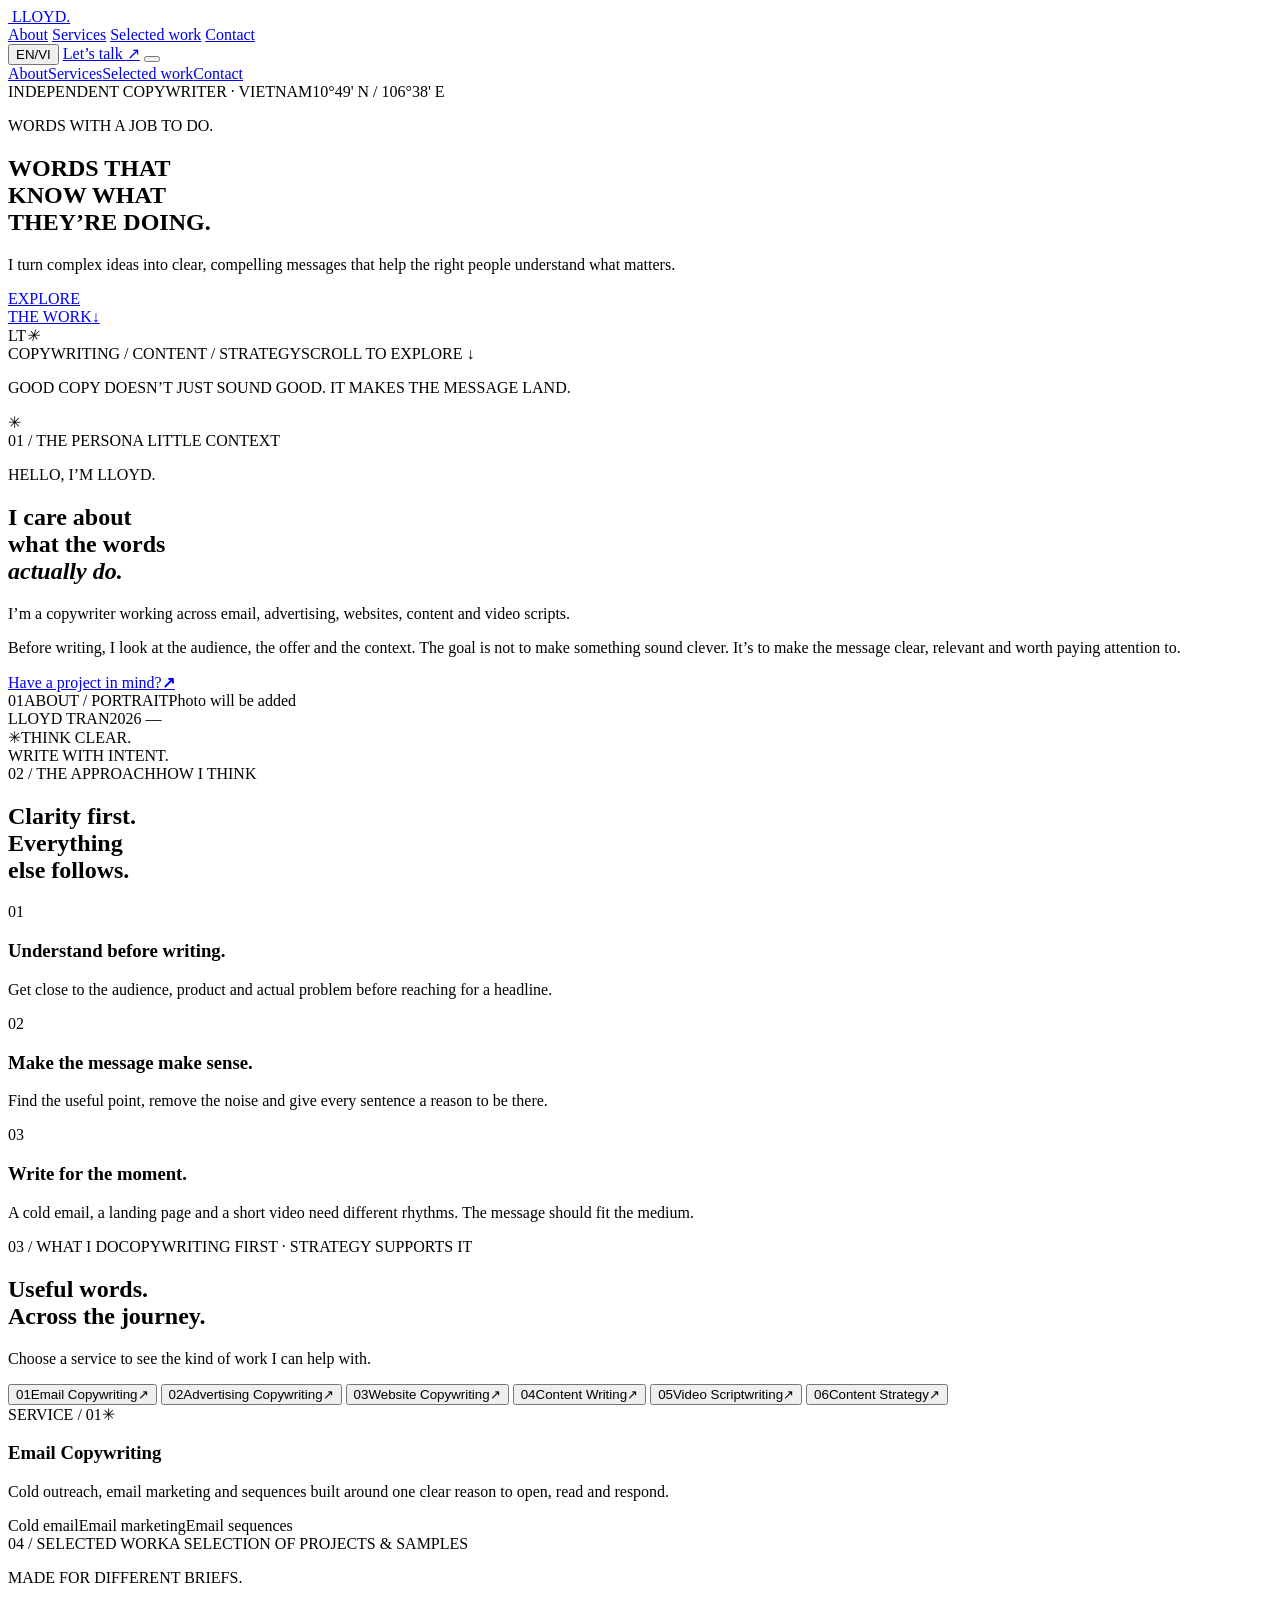
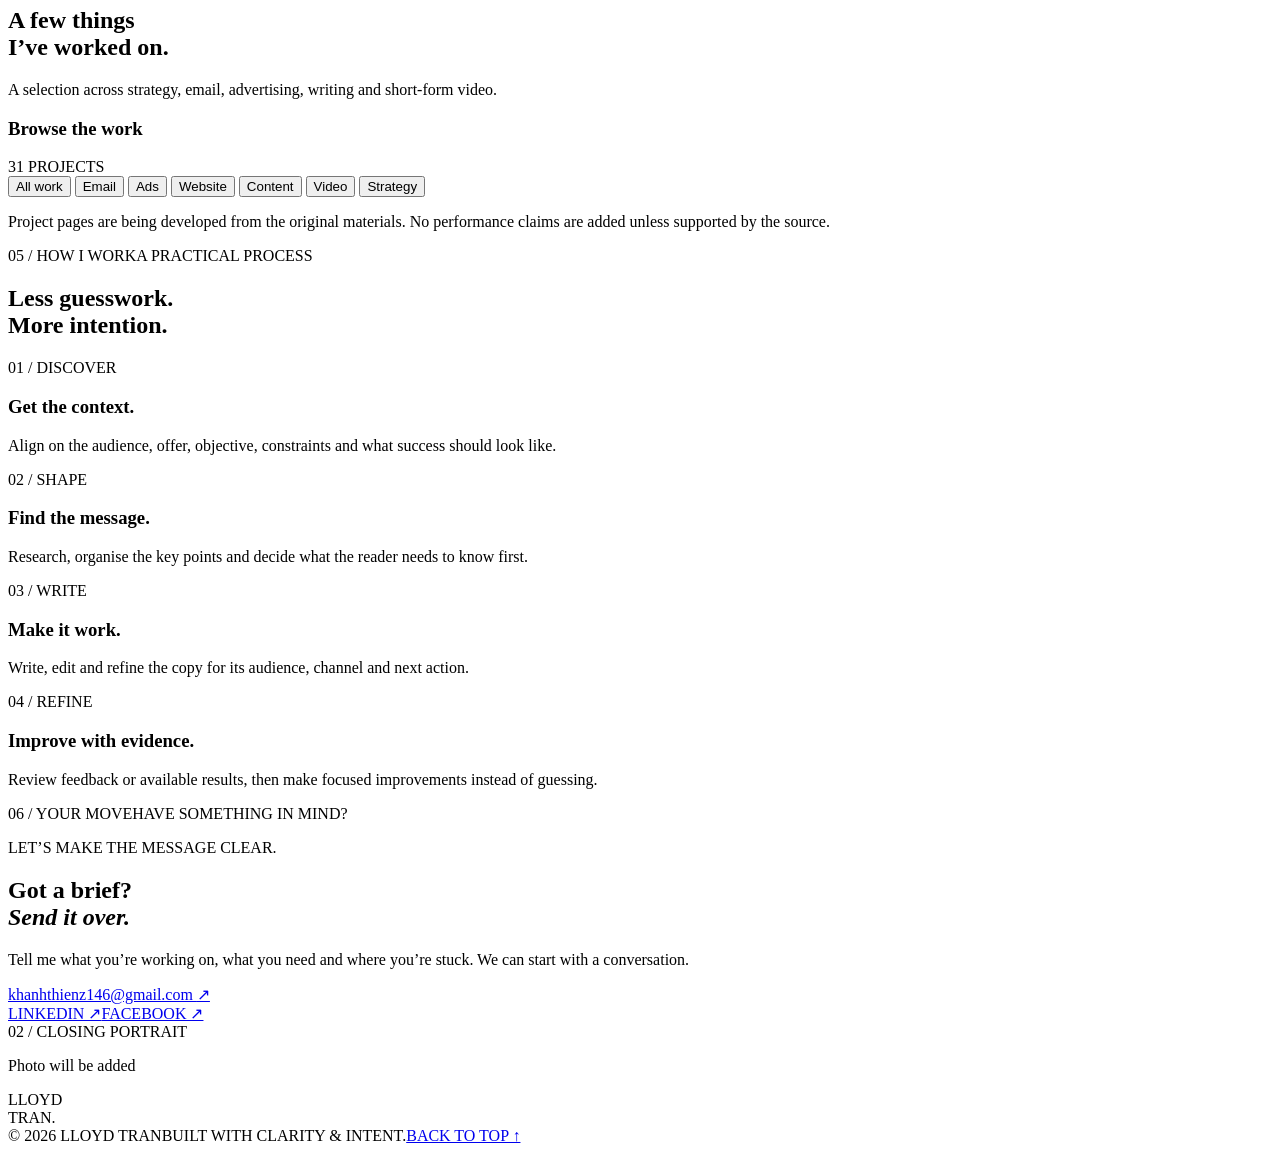
==== index.html @ ca958fb4 "Add bilingual portfolio homepage" ====
<!doctype html>
<html lang="en">
<head>
  <meta charset="utf-8">
  <meta name="viewport" content="width=device-width, initial-scale=1">
  <meta name="theme-color" content="#101114">
  <meta name="description" content="Lloyd Tran — Copywriter turning complex ideas into clear, compelling messages.">
  <title>Lloyd Tran — Copywriter</title>
  <link rel="icon" href="assets/mark.svg" type="image/svg+xml">
  <link rel="preconnect" href="https://fonts.googleapis.com">
  <link rel="preconnect" href="https://fonts.gstatic.com" crossorigin>
  <link href="https://fonts.googleapis.com/css2?family=DM+Mono:wght@400;500&family=Manrope:wght@400;500;600;700;800&family=Space+Grotesk:wght@400;500;600;700&display=swap" rel="stylesheet">
  <link rel="stylesheet" href="styles.css">
  <script defer src="app.js"></script>
</head>
<body>
  <div class="noise" aria-hidden="true"></div>
  <header class="site-header" id="top">
    <a class="brand" href="#top" aria-label="Lloyd Tran home">
      <img src="assets/mark.svg" alt="" class="brand-mark">
      <span class="brand-name">LLOYD<span class="brand-dot">.</span></span>
    </a>
    <nav class="desktop-nav" aria-label="Main navigation">
      <a href="#about" data-i18n="navAbout">About</a>
      <a href="#services" data-i18n="navServices">Services</a>
      <a href="#work" data-i18n="navWork">Selected work</a>
      <a href="#contact" data-i18n="navContact">Contact</a>
    </nav>
    <div class="header-actions">
      <button class="lang-toggle" id="langToggle" type="button" aria-label="Switch language"><span class="lang-active">EN</span><span class="lang-divider">/</span><span>VI</span></button>
      <a class="header-cta" href="mailto:khanhthienz146@gmail.com" data-i18n="headerCta">Let’s talk <span>↗</span></a>
      <button class="menu-toggle" id="menuToggle" type="button" aria-label="Open menu" aria-expanded="false"><span></span><span></span></button>
    </div>
  </header>
  <nav class="mobile-nav" id="mobileNav" aria-label="Mobile navigation">
    <a href="#about" data-i18n="navAbout">About</a><a href="#services" data-i18n="navServices">Services</a><a href="#work" data-i18n="navWork">Selected work</a><a href="#contact" data-i18n="navContact">Contact</a>
  </nav>

  <main>
    <section class="hero section-dark">
      <div class="hero-gridline" aria-hidden="true"></div>
      <div class="hero-topline mono"><span data-i18n="heroKicker">INDEPENDENT COPYWRITER · VIETNAM</span><span>10°49' N / 106°38' E</span></div>
      <div class="hero-content">
        <p class="eyebrow hero-eyebrow" data-i18n="heroEyebrow">WORDS WITH A JOB TO DO.</p>
        <h1 class="hero-title"><span data-i18n="heroLine1">WORDS THAT</span><br><span class="outline-word" data-i18n="heroLine2">KNOW</span> <span data-i18n="heroLine3">WHAT</span><br><span data-i18n="heroLine4">THEY’RE</span> <span class="blue-word" data-i18n="heroLine5">DOING.</span></h1>
        <div class="hero-bottom">
          <p class="hero-description" data-i18n="heroDescription">I turn complex ideas into clear, compelling messages that help the right people understand what matters.</p>
          <a class="round-link" href="#work" aria-label="Explore selected work"><span data-i18n="exploreWork">EXPLORE<br>THE WORK</span><b>↓</b></a>
        </div>
      </div>
      <div class="hero-stamp" aria-hidden="true"><span>LT</span><i>✳</i></div>
      <div class="hero-footer mono"><span data-i18n="heroFooterLeft">COPYWRITING / CONTENT / STRATEGY</span><span data-i18n="heroFooterRight">SCROLL TO EXPLORE ↓</span></div>
    </section>

    <section class="intro-strip">
      <p data-i18n="introStrip">GOOD COPY DOESN’T JUST SOUND GOOD. IT MAKES THE MESSAGE LAND.</p>
      <span class="strip-star">✳</span>
    </section>

    <section class="about section-light section-pad" id="about">
      <div class="section-index mono"><span>01 / <span data-i18n="aboutIndex">THE PERSON</span></span><span data-i18n="aboutAside">A LITTLE CONTEXT</span></div>
      <div class="about-layout">
        <div class="about-copy">
          <p class="eyebrow blue-eyebrow" data-i18n="aboutEyebrow">HELLO, I’M LLOYD.</p>
          <h2 class="section-heading" data-i18n="aboutHeading">I care about<br>what the words<br><em>actually do.</em></h2>
          <div class="about-paragraphs">
            <p data-i18n="aboutP1">I’m a copywriter working across email, advertising, websites, content and video scripts.</p>
            <p data-i18n="aboutP2">Before writing, I look at the audience, the offer and the context. The goal is not to make something sound clever. It’s to make the message clear, relevant and worth paying attention to.</p>
          </div>
          <a class="text-link" href="mailto:khanhthienz146@gmail.com"><span data-i18n="aboutLink">Have a project in mind?</span><b>↗</b></a>
        </div>
        <div class="about-visual">
          <div class="portrait-frame portrait-about" data-photo-slot="about">
            <div class="portrait-placeholder"><span class="portrait-number">01</span><span class="portrait-label" data-i18n="portraitAbout">ABOUT / PORTRAIT</span><span class="portrait-note" data-i18n="photoPending">Photo will be added</span></div>
            <img class="portrait-real" src="assets/portrait-about.jpg" alt="Lloyd Tran portrait" onerror="this.hidden=true">
            <div class="portrait-caption mono"><span>LLOYD TRAN</span><span>2026 —</span></div>
          </div>
          <div class="orbit-note mono"><span>✳</span><span data-i18n="orbitNote">THINK CLEAR.<br>WRITE WITH INTENT.</span></div>
        </div>
      </div>
    </section>

    <section class="thinking section-dark section-pad" id="thinking">
      <div class="section-index mono"><span>02 / <span data-i18n="thinkingIndex">THE APPROACH</span></span><span data-i18n="thinkingAside">HOW I THINK</span></div>
      <div class="thinking-layout">
        <h2 class="section-heading light-heading" data-i18n="thinkingHeading">Clarity first.<br><span class="blue-word">Everything</span><br>else follows.</h2>
        <div class="thinking-points">
          <article><span class="point-no mono">01</span><div><h3 data-i18n="think1Title">Understand before writing.</h3><p data-i18n="think1Body">Get close to the audience, product and actual problem before reaching for a headline.</p></div></article>
          <article><span class="point-no mono">02</span><div><h3 data-i18n="think2Title">Make the message make sense.</h3><p data-i18n="think2Body">Find the useful point, remove the noise and give every sentence a reason to be there.</p></div></article>
          <article><span class="point-no mono">03</span><div><h3 data-i18n="think3Title">Write for the moment.</h3><p data-i18n="think3Body">A cold email, a landing page and a short video need different rhythms. The message should fit the medium.</p></div></article>
        </div>
      </div>
    </section>

    <section class="services section-blue section-pad" id="services">
      <div class="section-index mono"><span>03 / <span data-i18n="servicesIndex">WHAT I DO</span></span><span data-i18n="servicesAside">COPYWRITING FIRST · STRATEGY SUPPORTS IT</span></div>
      <div class="services-heading-row"><h2 class="section-heading" data-i18n="servicesHeading">Useful words.<br>Across the journey.</h2><p data-i18n="servicesIntro">Choose a service to see the kind of work I can help with.</p></div>
      <div class="service-list" id="serviceList">
        <button class="service-item is-active" type="button" data-service="email"><span class="service-number mono">01</span><span class="service-name" data-i18n="serviceEmail">Email Copywriting</span><span class="service-arrow">↗</span></button>
        <button class="service-item" type="button" data-service="ads"><span class="service-number mono">02</span><span class="service-name" data-i18n="serviceAds">Advertising Copywriting</span><span class="service-arrow">↗</span></button>
        <button class="service-item" type="button" data-service="website"><span class="service-number mono">03</span><span class="service-name" data-i18n="serviceWebsite">Website Copywriting</span><span class="service-arrow">↗</span></button>
        <button class="service-item" type="button" data-service="content"><span class="service-number mono">04</span><span class="service-name" data-i18n="serviceContent">Content Writing</span><span class="service-arrow">↗</span></button>
        <button class="service-item" type="button" data-service="video"><span class="service-number mono">05</span><span class="service-name" data-i18n="serviceVideo">Video Scriptwriting</span><span class="service-arrow">↗</span></button>
        <button class="service-item" type="button" data-service="strategy"><span class="service-number mono">06</span><span class="service-name" data-i18n="serviceStrategy">Content Strategy</span><span class="service-arrow">↗</span></button>
      </div>
      <aside class="service-detail" id="serviceDetail" aria-live="polite">
        <div class="service-detail-top"><span class="mono" id="serviceDetailNo">SERVICE / 01</span><span class="service-detail-mark">✳</span></div>
        <h3 id="serviceDetailTitle">Email Copywriting</h3>
        <p id="serviceDetailBody">Cold outreach, email marketing and sequences built around one clear reason to open, read and respond.</p>
        <div class="service-tags" id="serviceDetailTags"><span>Cold email</span><span>Email marketing</span><span>Email sequences</span></div>
      </aside>
    </section>

    <section class="work section-light section-pad" id="work">
      <div class="section-index mono"><span>04 / <span data-i18n="workIndex">SELECTED WORK</span></span><span data-i18n="workAside">A SELECTION OF PROJECTS & SAMPLES</span></div>
      <div class="work-heading-row"><div><p class="eyebrow blue-eyebrow" data-i18n="workEyebrow">MADE FOR DIFFERENT BRIEFS.</p><h2 class="section-heading" data-i18n="workHeading">A few things<br>I’ve worked on<span class="blue-word">.</span></h2></div><p data-i18n="workIntro">A selection across strategy, email, advertising, writing and short-form video.</p></div>
      <div class="featured-grid" id="featuredGrid"></div>
      <div class="all-work-header"><h3 data-i18n="allWorkHeading">Browse the work</h3><span class="mono" id="projectCount">31 PROJECTS</span></div>
      <div class="filter-row" id="filterRow" aria-label="Filter projects">
        <button class="filter-button is-active" data-filter="all" type="button" data-i18n="filterAll">All work</button>
        <button class="filter-button" data-filter="email" type="button">Email</button>
        <button class="filter-button" data-filter="ads" type="button">Ads</button>
        <button class="filter-button" data-filter="website" type="button">Website</button>
        <button class="filter-button" data-filter="content" type="button">Content</button>
        <button class="filter-button" data-filter="video" type="button">Video</button>
        <button class="filter-button" data-filter="strategy" type="button">Strategy</button>
      </div>
      <div class="project-grid" id="projectGrid"></div>
      <p class="work-footnote" data-i18n="workFootnote">Project pages are being developed from the original materials. No performance claims are added unless supported by the source.</p>
    </section>

    <section class="process section-dark section-pad" id="process">
      <div class="section-index mono"><span>05 / <span data-i18n="processIndex">HOW I WORK</span></span><span data-i18n="processAside">A PRACTICAL PROCESS</span></div>
      <h2 class="section-heading light-heading process-heading" data-i18n="processHeading">Less guesswork.<br><span class="blue-word">More intention.</span></h2>
      <div class="process-steps">
        <article><span class="mono">01 / DISCOVER</span><h3 data-i18n="process1Title">Get the context.</h3><p data-i18n="process1Body">Align on the audience, offer, objective, constraints and what success should look like.</p></article>
        <article><span class="mono">02 / SHAPE</span><h3 data-i18n="process2Title">Find the message.</h3><p data-i18n="process2Body">Research, organise the key points and decide what the reader needs to know first.</p></article>
        <article><span class="mono">03 / WRITE</span><h3 data-i18n="process3Title">Make it work.</h3><p data-i18n="process3Body">Write, edit and refine the copy for its audience, channel and next action.</p></article>
        <article><span class="mono">04 / REFINE</span><h3 data-i18n="process4Title">Improve with evidence.</h3><p data-i18n="process4Body">Review feedback or available results, then make focused improvements instead of guessing.</p></article>
      </div>
    </section>

    <section class="contact section-blue section-pad" id="contact">
      <div class="section-index mono"><span>06 / <span data-i18n="contactIndex">YOUR MOVE</span></span><span data-i18n="contactAside">HAVE SOMETHING IN MIND?</span></div>
      <div class="contact-layout">
        <div><p class="eyebrow" data-i18n="contactEyebrow">LET’S MAKE THE MESSAGE CLEAR.</p><h2 class="contact-heading" data-i18n="contactHeading">Got a brief?<br><em>Send it over.</em></h2></div>
        <div class="contact-side"><p data-i18n="contactBody">Tell me what you’re working on, what you need and where you’re stuck. We can start with a conversation.</p><a class="email-link" href="mailto:khanhthienz146@gmail.com">khanhthienz146@gmail.com <span>↗</span></a><div class="social-links"><a href="https://www.linkedin.com/in/kh%C3%A1nh-thi%E1%BB%87n-lloyd-90896231b/" target="_blank" rel="noopener noreferrer">LINKEDIN ↗</a><a href="https://web.facebook.com/khanh.thien.75873" target="_blank" rel="noopener noreferrer">FACEBOOK ↗</a></div></div>
      </div>
      <div class="closing-portrait" data-photo-slot="closing"><div class="closing-photo-placeholder"><span class="mono">02 / <span data-i18n="portraitClosing">CLOSING PORTRAIT</span></span><p data-i18n="photoPending">Photo will be added</p></div><img class="closing-photo-real" src="assets/portrait-closing.jpg" alt="Lloyd Tran full-body portrait" onerror="this.hidden=true"><div class="closing-signature">LLOYD<br><span>TRAN.</span></div></div>
      <footer class="site-footer mono"><span>© <span id="year">2026</span> LLOYD TRAN</span><span data-i18n="footerNote">BUILT WITH CLARITY & INTENT.</span><a href="#top" data-i18n="backTop">BACK TO TOP ↑</a></footer>
    </section>
  </main>
  <div class="cursor-dot" id="cursorDot" aria-hidden="true"></div>
</body>
</html>
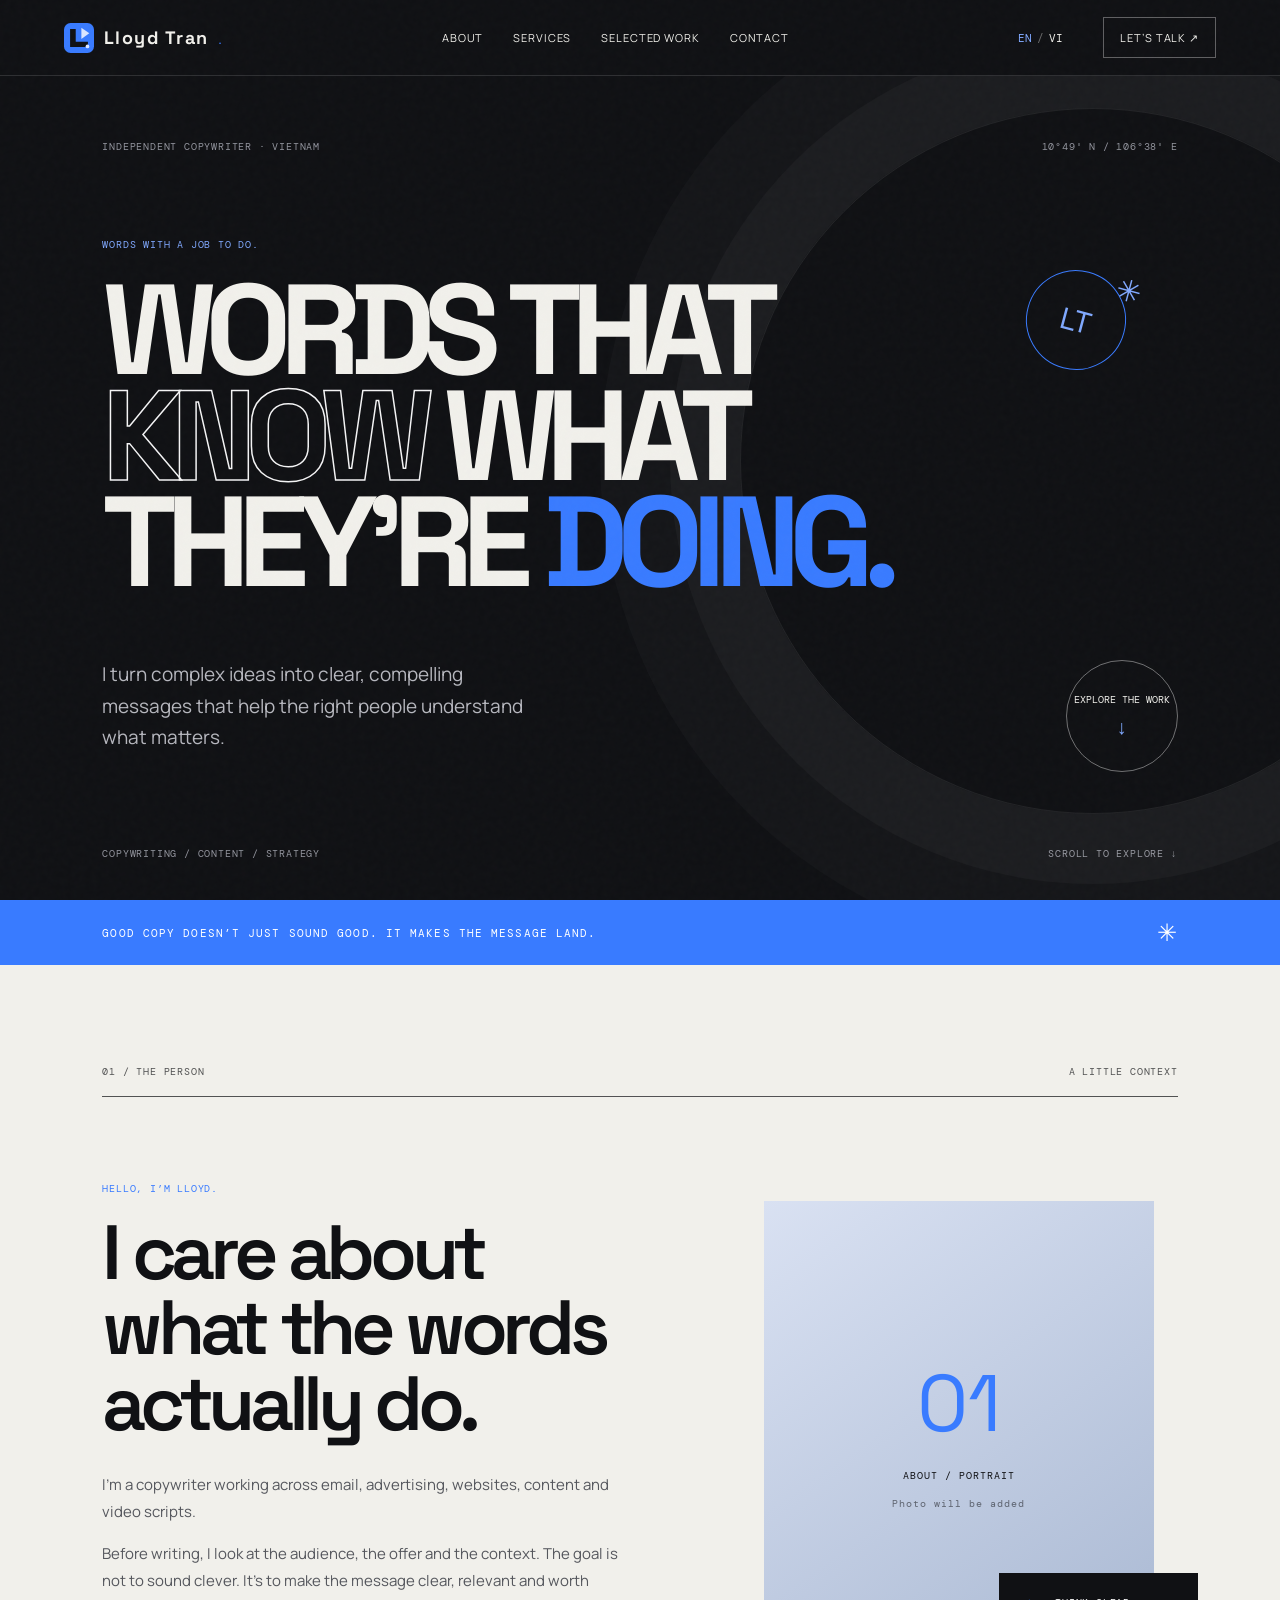
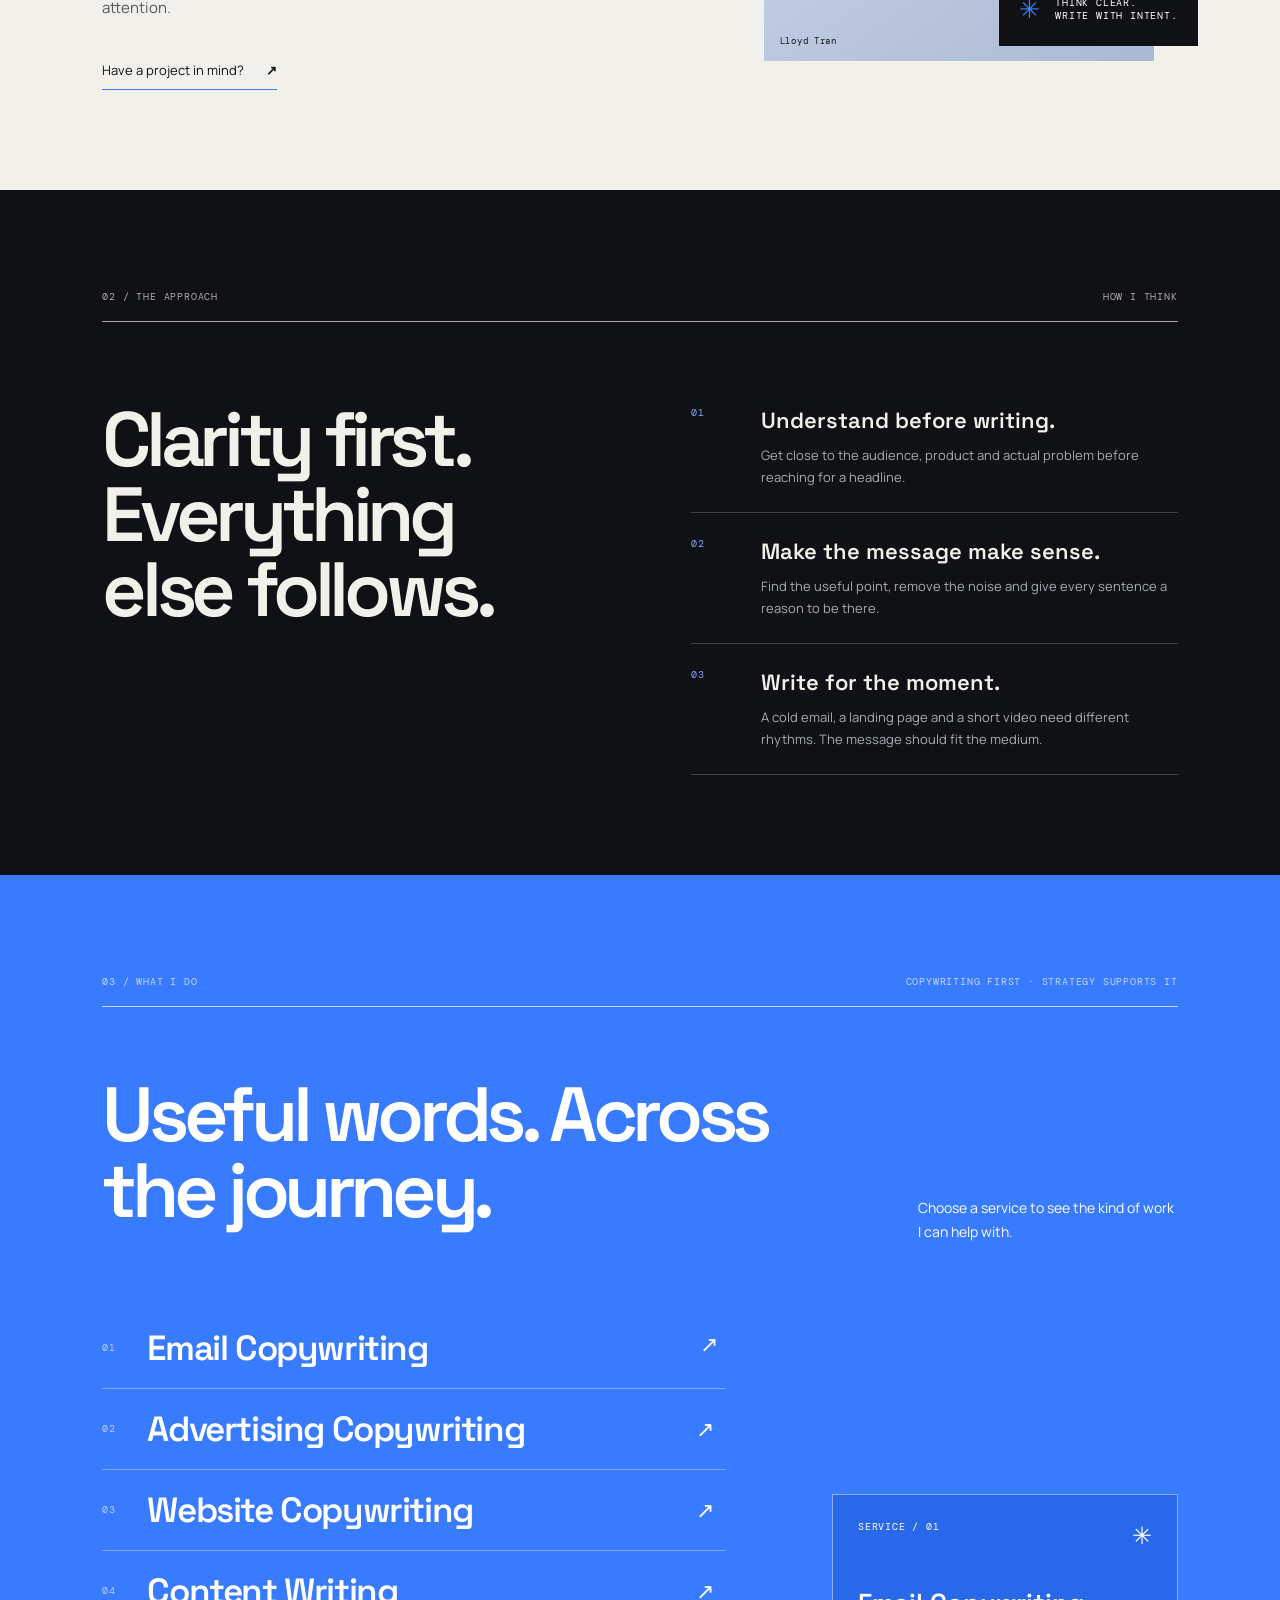
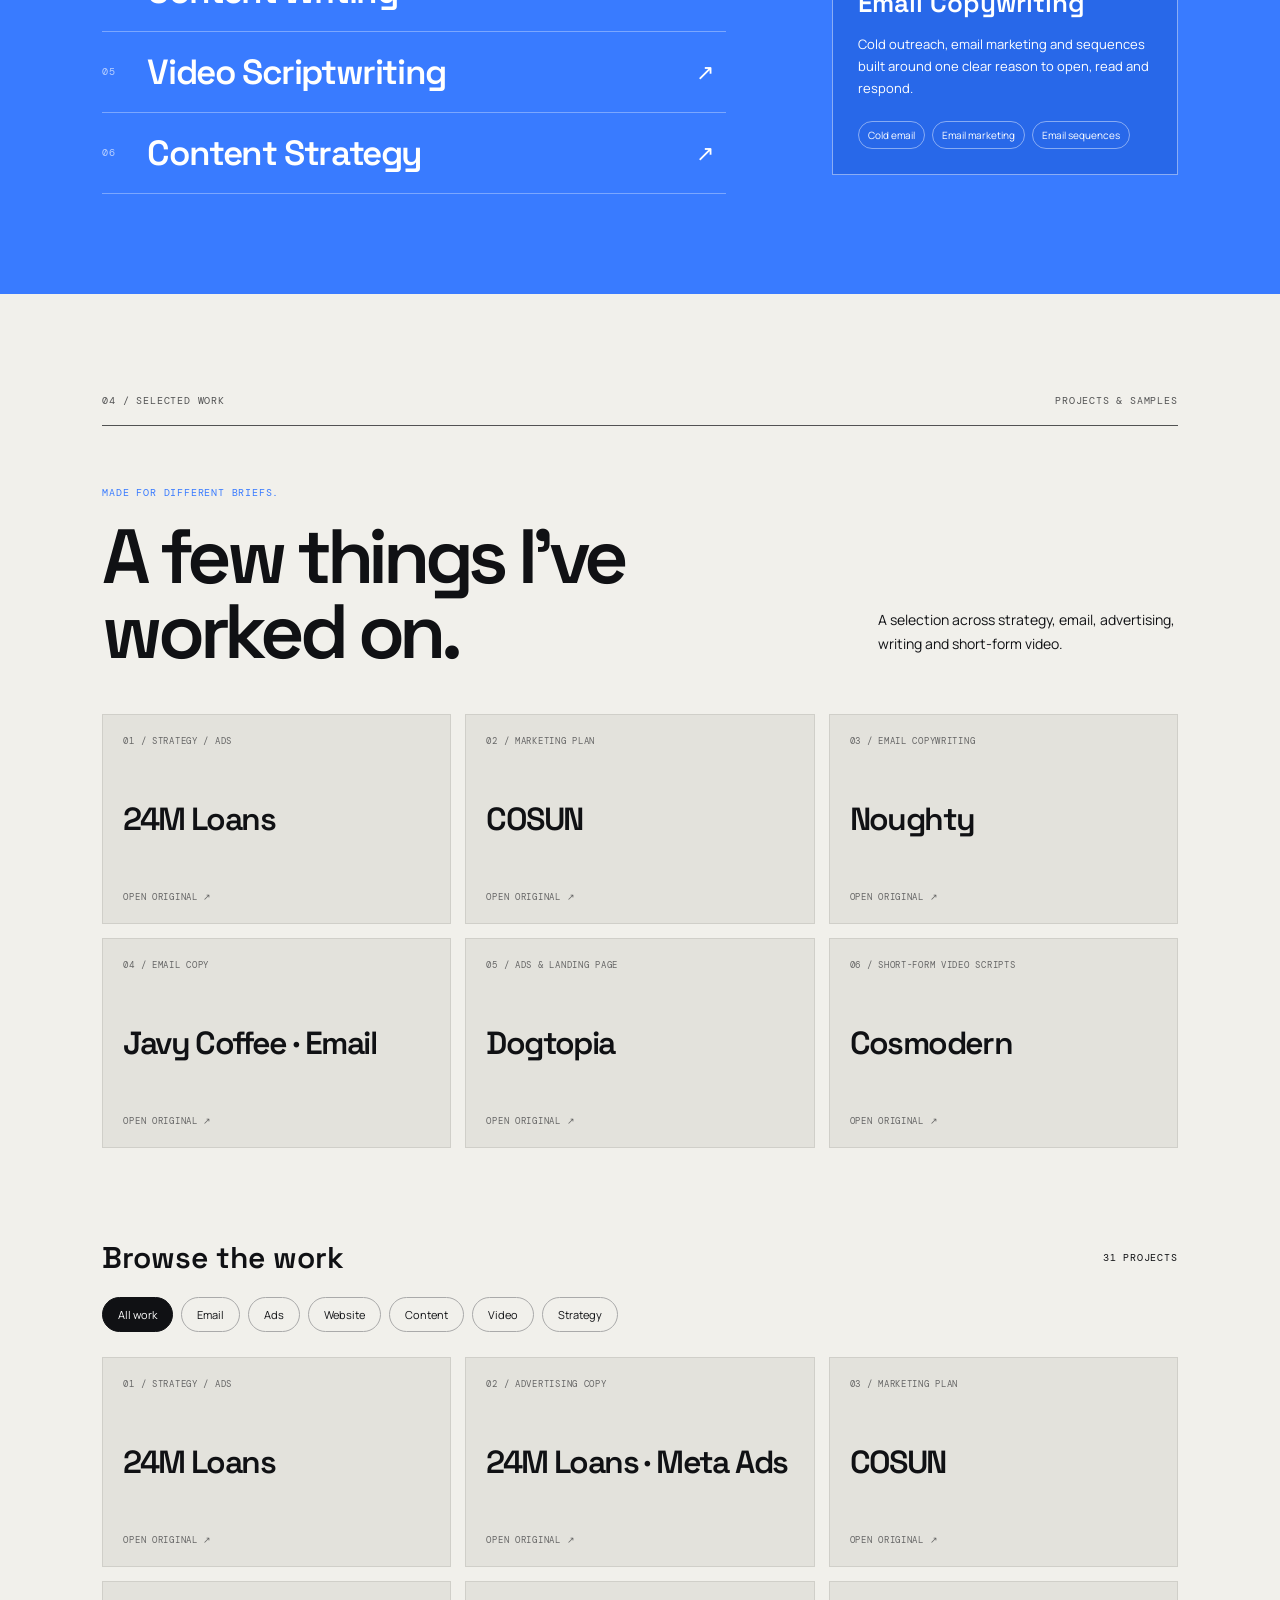
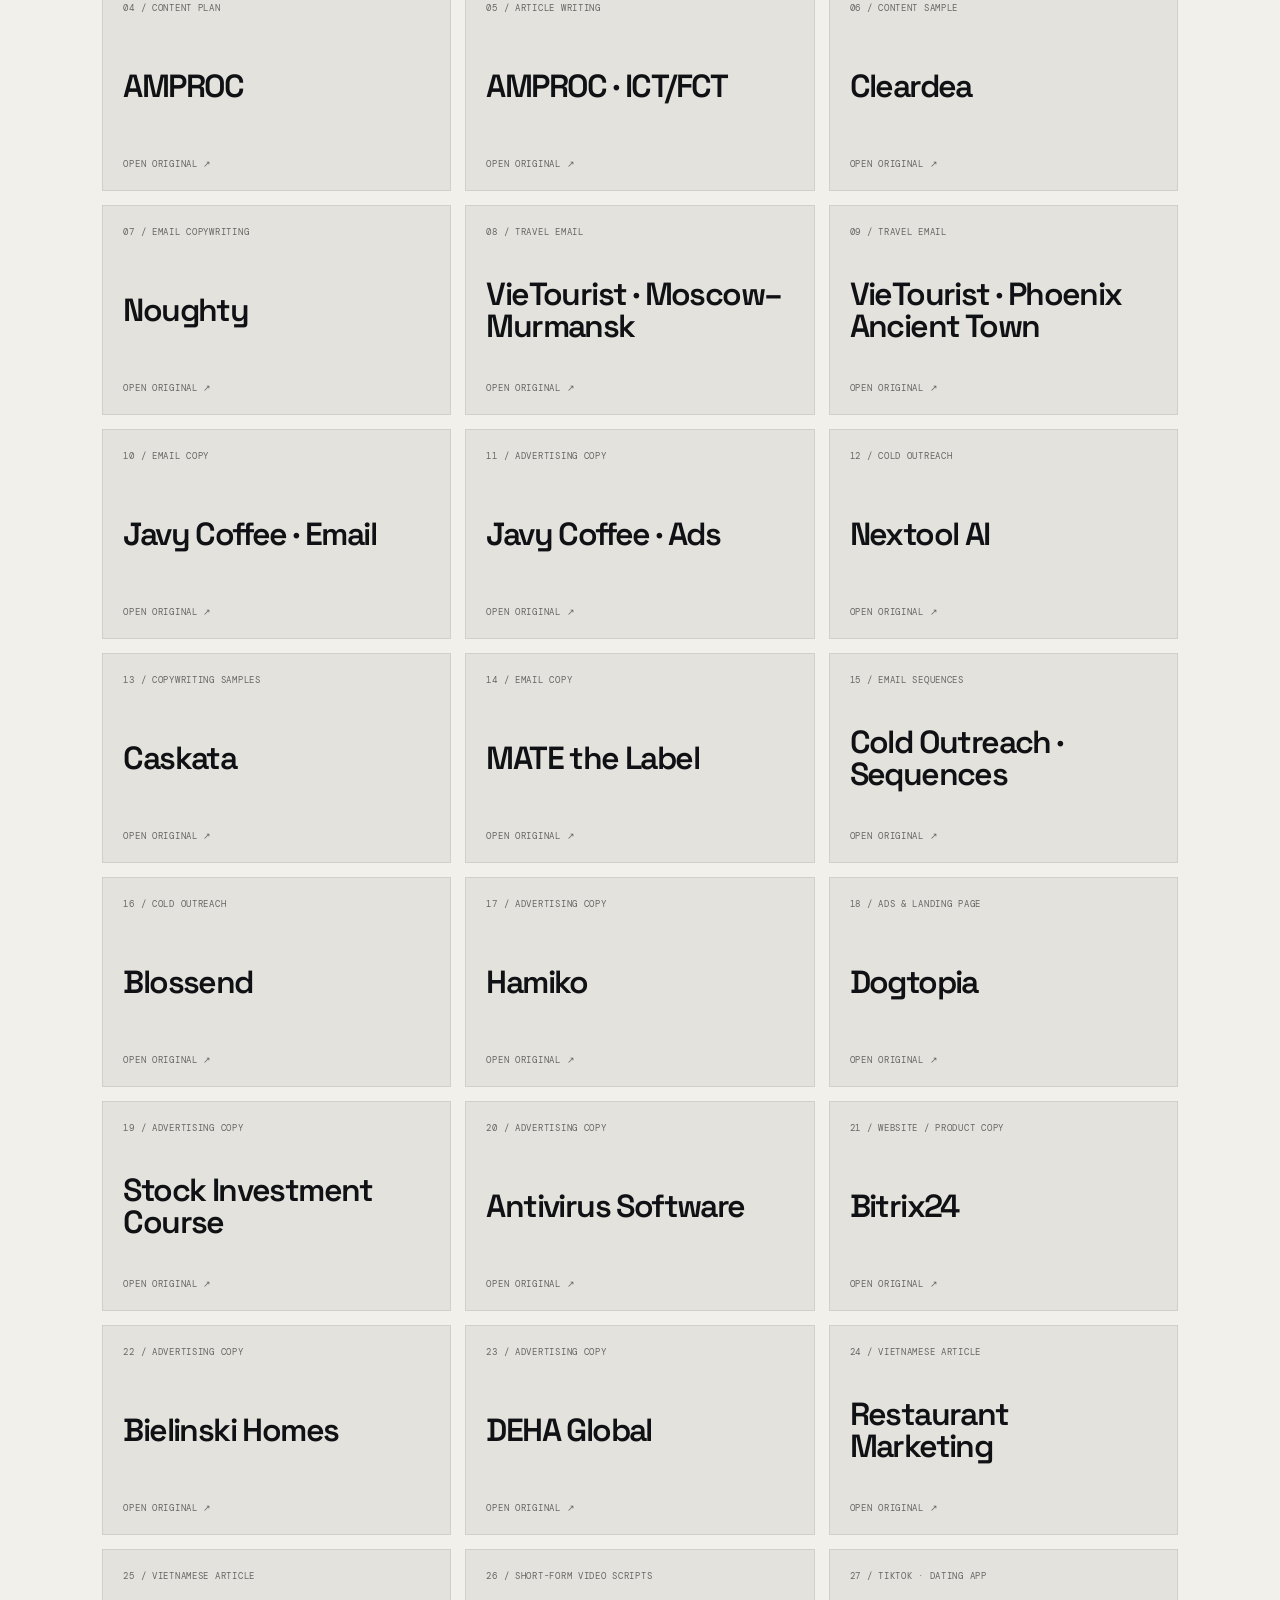
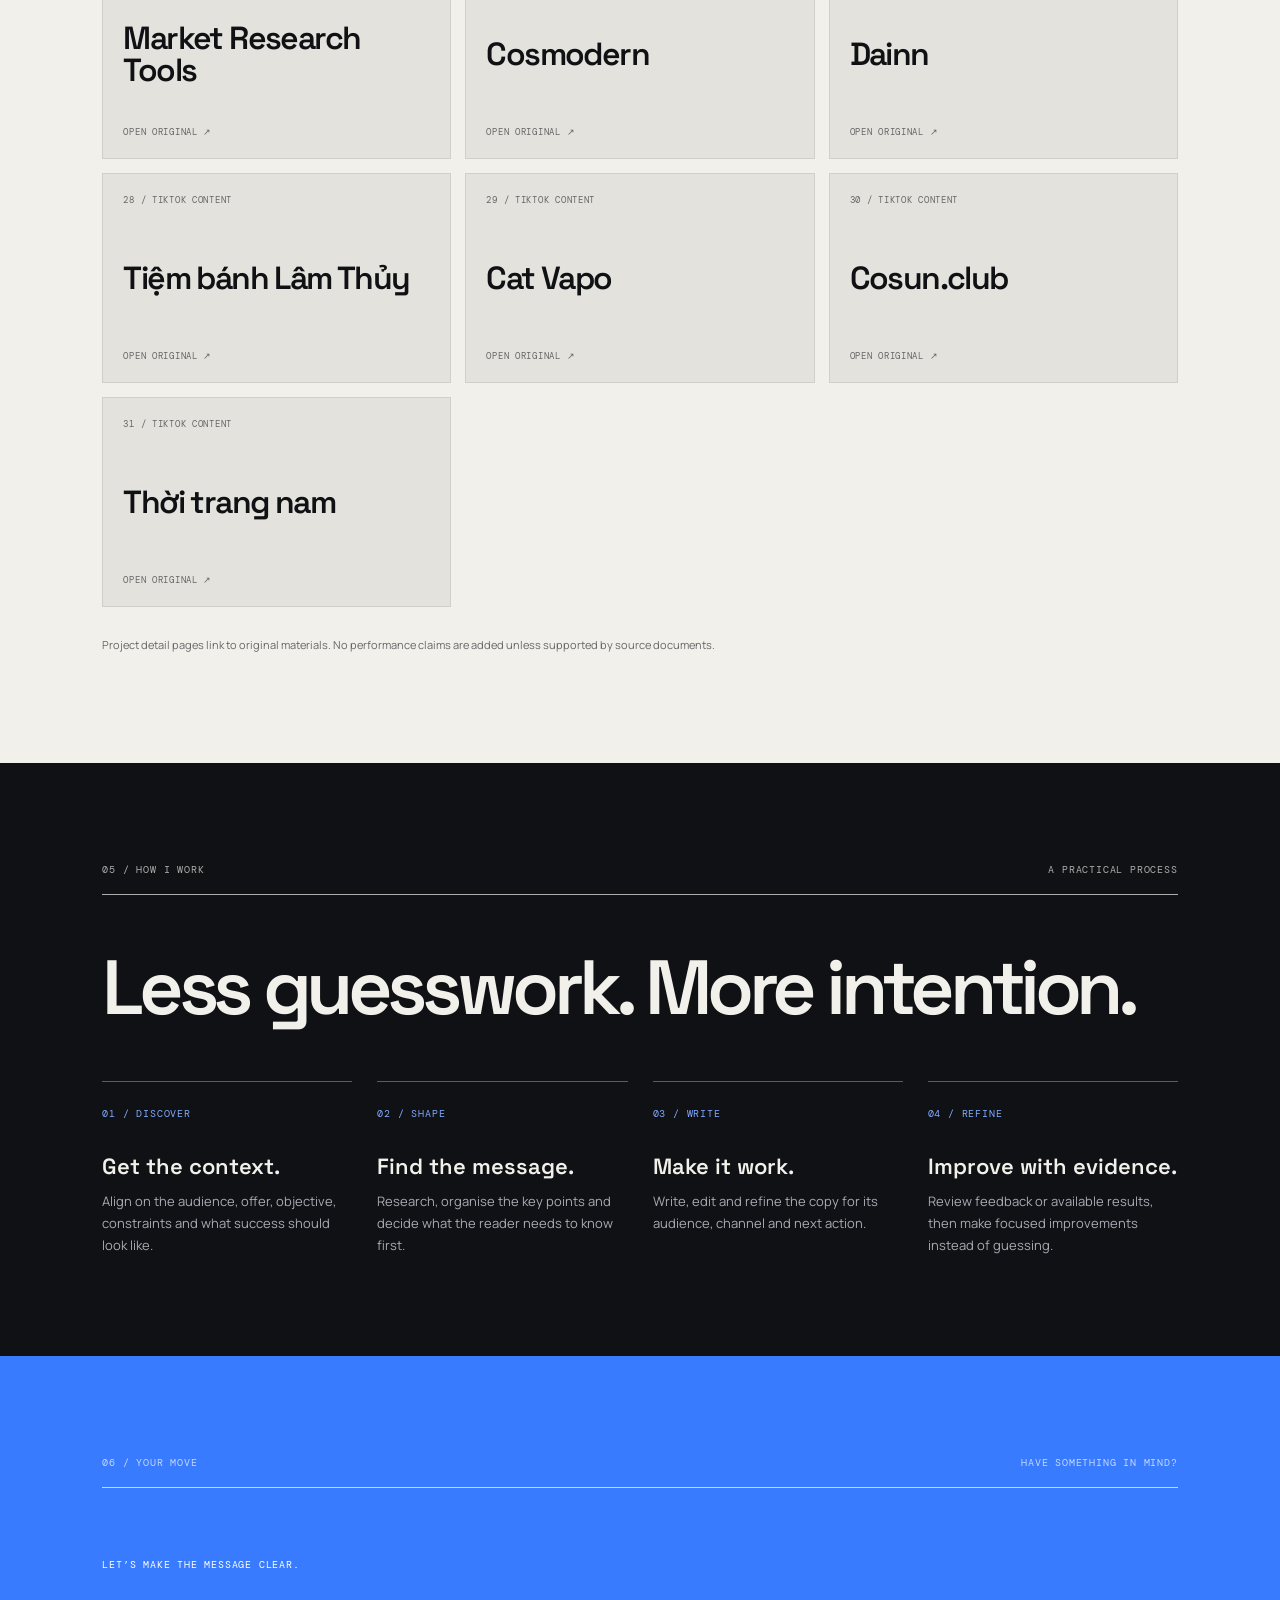
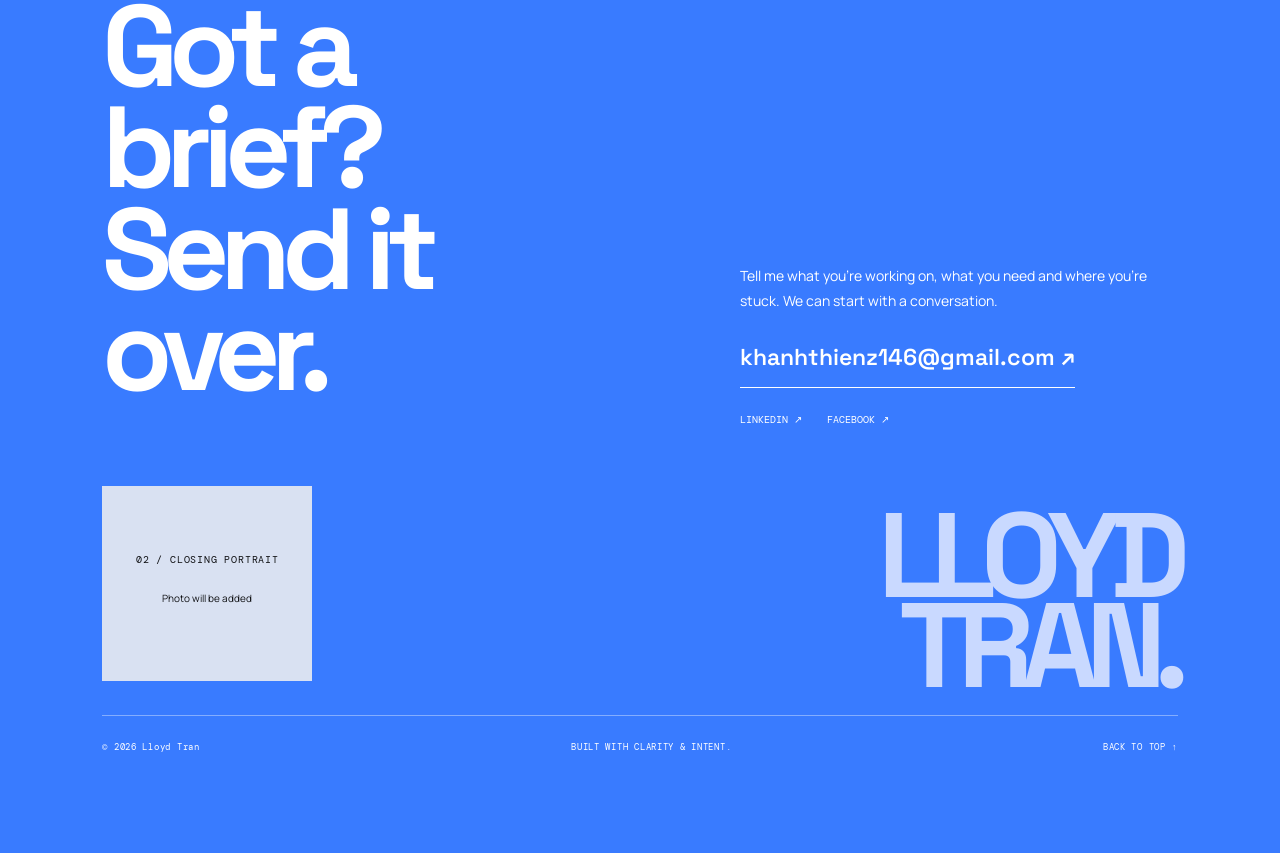
==== commit 893e8649: "Show localized personal name across the portfolio" ====
--- a/index.html
+++ b/index.html
@@ -18,7 +18,7 @@
   <header class="site-header" id="top">
     <a class="brand" href="#top" aria-label="Lloyd Tran home">
       <img src="assets/mark.svg" alt="" class="brand-mark">
-      <span class="brand-name">LLOYD<span class="brand-dot">.</span></span>
+      <span class="brand-name" data-i18n="brandName">Lloyd Tran</span><span class="brand-dot">.</span>
     </a>
     <nav class="desktop-nav" aria-label="Main navigation">
       <a href="#about" data-i18n="navAbout">About</a>
@@ -73,7 +73,7 @@
           <div class="portrait-frame portrait-about" data-photo-slot="about">
             <div class="portrait-placeholder"><span class="portrait-number">01</span><span class="portrait-label" data-i18n="portraitAbout">ABOUT / PORTRAIT</span><span class="portrait-note" data-i18n="photoPending">Photo will be added</span></div>
             <img class="portrait-real" src="assets/portrait-about.jpg" alt="Lloyd Tran portrait" onerror="this.hidden=true">
-            <div class="portrait-caption mono"><span>LLOYD TRAN</span><span>2026 —</span></div>
+            <div class="portrait-caption mono"><span data-i18n="brandName">Lloyd Tran</span><span>2026 —</span></div>
           </div>
           <div class="orbit-note mono"><span>✳</span><span data-i18n="orbitNote">THINK CLEAR.<br>WRITE WITH INTENT.</span></div>
         </div>
@@ -146,8 +146,8 @@
         <div><p class="eyebrow" data-i18n="contactEyebrow">LET’S MAKE THE MESSAGE CLEAR.</p><h2 class="contact-heading" data-i18n="contactHeading">Got a brief?<br><em>Send it over.</em></h2></div>
         <div class="contact-side"><p data-i18n="contactBody">Tell me what you’re working on, what you need and where you’re stuck. We can start with a conversation.</p><a class="email-link" href="mailto:khanhthienz146@gmail.com">khanhthienz146@gmail.com <span>↗</span></a><div class="social-links"><a href="https://www.linkedin.com/in/kh%C3%A1nh-thi%E1%BB%87n-lloyd-90896231b/" target="_blank" rel="noopener noreferrer">LINKEDIN ↗</a><a href="https://web.facebook.com/khanh.thien.75873" target="_blank" rel="noopener noreferrer">FACEBOOK ↗</a></div></div>
       </div>
-      <div class="closing-portrait" data-photo-slot="closing"><div class="closing-photo-placeholder"><span class="mono">02 / <span data-i18n="portraitClosing">CLOSING PORTRAIT</span></span><p data-i18n="photoPending">Photo will be added</p></div><img class="closing-photo-real" src="assets/portrait-closing.jpg" alt="Lloyd Tran full-body portrait" onerror="this.hidden=true"><div class="closing-signature">LLOYD<br><span>TRAN.</span></div></div>
-      <footer class="site-footer mono"><span>© <span id="year">2026</span> LLOYD TRAN</span><span data-i18n="footerNote">BUILT WITH CLARITY & INTENT.</span><a href="#top" data-i18n="backTop">BACK TO TOP ↑</a></footer>
+      <div class="closing-portrait" data-photo-slot="closing"><div class="closing-photo-placeholder"><span class="mono">02 / <span data-i18n="portraitClosing">CLOSING PORTRAIT</span></span><p data-i18n="photoPending">Photo will be added</p></div><img class="closing-photo-real" src="assets/portrait-closing.jpg" alt="Lloyd Tran full-body portrait" onerror="this.hidden=true"><div class="closing-signature"><span data-i18n="signatureLine1">LLOYD</span><br><span data-i18n="signatureLine2">TRAN.</span></div></div>
+      <footer class="site-footer mono"><span>© <span id="year">2026</span> <span data-i18n="brandName">Lloyd Tran</span></span><span data-i18n="footerNote">BUILT WITH CLARITY & INTENT.</span><a href="#top" data-i18n="backTop">BACK TO TOP ↑</a></footer>
     </section>
   </main>
   <div class="cursor-dot" id="cursorDot" aria-hidden="true"></div>
--- a/styles.css
+++ b/styles.css
@@ -0,0 +1 @@
+:root{--ink:#101114;--paper:#f1f0eb;--blue:#397bff;--line:rgba(16,17,20,.17);--display:"Space Grotesk",sans-serif;--body:"Manrope",sans-serif;--mono:"DM Mono",monospace}*{box-sizing:border-box}html{scroll-behavior:smooth}body{margin:0;background:var(--ink);color:var(--paper);font-family:var(--body);overflow-x:hidden}a{color:inherit;text-decoration:none}button{font:inherit;cursor:pointer}.noise{pointer-events:none;position:fixed;inset:0;z-index:20;opacity:.035;background-image:url("data:image/svg+xml,%3Csvg viewBox='0 0 180 180' xmlns='http://www.w3.org/2000/svg'%3E%3Cfilter id='n'%3E%3CfeTurbulence type='fractalNoise' baseFrequency='.8' numOctaves='3' stitchTiles='stitch'/%3E%3C/filter%3E%3Crect width='100%25' height='100%25' filter='url(%23n)' opacity='.6'/%3E%3C/svg%3E")}.mono,.eyebrow,.section-index,.hero-topline,.hero-footer,.project-card-top,.project-card-bottom{font-family:var(--mono);letter-spacing:.08em;font-size:10px}.site-header{height:76px;padding:0 5vw;display:flex;align-items:center;justify-content:space-between;border-bottom:1px solid #ffffff20;background:#101114;position:absolute;z-index:10;top:0;width:100%}.brand{display:flex;align-items:center;gap:10px}.brand-mark{width:30px}.brand-name{font:700 18px var(--display);letter-spacing:.08em}.brand-dot,.blue-word{color:var(--blue)}.desktop-nav,.header-actions{display:flex;align-items:center;gap:30px}.desktop-nav a,.header-cta{font-size:11px;text-transform:uppercase;letter-spacing:.08em}.desktop-nav a:hover,.header-cta:hover{color:#80a9ff}.lang-toggle{border:0;background:none;color:inherit;font:11px var(--mono);padding:10px}.lang-active{color:#80a9ff}.lang-divider{opacity:.4;padding:0 5px}.header-cta{border:1px solid #ffffff55;padding:12px 16px}.menu-toggle,.mobile-nav{display:none}.hero{min-height:760px;min-height:100svh;padding:140px 8vw 40px;position:relative;display:flex;flex-direction:column;justify-content:space-between;overflow:hidden}.hero:after{content:"";position:absolute;width:55vw;height:55vw;border:1px solid #ffffff14;border-radius:50%;right:-13vw;top:12%;box-shadow:0 0 0 70px #ffffff08,0 0 0 140px #ffffff05;pointer-events:none}.hero-topline,.hero-footer{display:flex;justify-content:space-between;color:#92949d}.hero-content{position:relative;z-index:1;margin:auto 0}.hero-eyebrow{color:#80a9ff;margin-bottom:26px}.hero-title{font:700 clamp(58px,10vw,150px)/.83 var(--display);letter-spacing:-.09em;margin:0;max-width:1200px}.outline-word{-webkit-text-stroke:1.5px #f4f4f5;color:transparent}.hero-bottom{display:flex;align-items:end;justify-content:space-between;gap:30px;margin-top:45px}.hero-description{font-size:clamp(14px,1.5vw,19px);line-height:1.65;max-width:450px;color:#b7b8bf}.round-link{width:112px;height:112px;border-radius:50%;border:1px solid #ffffff65;display:flex;flex-direction:column;justify-content:center;align-items:center;gap:8px;font:10px var(--mono);text-align:center}.round-link b{font-size:20px;color:#80a9ff}.hero-stamp{position:absolute;right:12%;top:30%;width:100px;height:100px;border:1px solid #397bff;border-radius:50%;display:grid;place-items:center;color:#80a9ff;font:30px var(--display);transform:rotate(15deg)}.hero-stamp i{position:absolute;right:-7px;top:-12px;font-style:normal;font-size:30px}.intro-strip{background:var(--blue);color:#fff;padding:17px 8vw;display:flex;justify-content:space-between;align-items:center;font:11px var(--mono);letter-spacing:.1em}.intro-strip p{margin:0}.strip-star{font-size:24px}.section-pad{padding:100px 8vw}.section-light{background:var(--paper);color:var(--ink)}.section-dark{background:var(--ink);color:var(--paper)}.section-blue{background:var(--blue);color:white}.section-index{display:flex;justify-content:space-between;border-bottom:1px solid currentColor;padding-bottom:18px;opacity:.7}.about-layout{display:grid;grid-template-columns:1.1fr .9fr;gap:8vw;padding-top:75px;align-items:center}.blue-eyebrow{color:var(--blue)}.section-heading{font:600 clamp(42px,6vw,84px)/.98 var(--display);letter-spacing:-.07em;margin:20px 0 30px}.section-heading em{font-style:normal;color:var(--blue)}.about-paragraphs{max-width:570px;font-size:15px;line-height:1.8;color:#55575d}.text-link{display:inline-flex;gap:22px;margin-top:25px;padding-bottom:10px;border-bottom:1px solid var(--blue);font-size:13px}.about-visual{position:relative;min-height:430px;display:grid;place-items:center}.portrait-frame{position:relative;width:min(100%,390px);height:460px;background:#d5d9e3;overflow:hidden;color:#101114}.portrait-placeholder{position:absolute;inset:0;display:flex;flex-direction:column;align-items:center;justify-content:center;gap:15px;background:linear-gradient(145deg,#d9e1f2,#aab9d3)}.portrait-number{font:80px var(--display);color:#397bff}.portrait-label,.portrait-note{font:10px var(--mono);letter-spacing:.1em}.portrait-note{opacity:.55}.portrait-caption{position:absolute;bottom:14px;left:16px;right:16px;display:flex;justify-content:space-between;font-size:9px}.portrait-real{position:absolute;inset:0;width:100%;height:100%;object-fit:cover;z-index:2}.orbit-note{position:absolute;right:-20px;bottom:15px;background:var(--ink);color:#fff;padding:20px;display:flex;gap:14px;align-items:center}.orbit-note>span:first-child{color:var(--blue);font-size:25px}.thinking-layout{display:grid;grid-template-columns:1fr 1fr;gap:8vw;padding-top:60px}.light-heading{color:var(--paper)}.thinking-points article{display:grid;grid-template-columns:50px 1fr;gap:20px;border-bottom:1px solid #ffffff30;padding:24px 0}.point-no{color:#80a9ff}.thinking-points h3,.process-steps h3{font:600 22px var(--display);margin:0 0 10px}.thinking-points p,.process-steps p{color:#a9abb4;line-height:1.7;font-size:13px;margin:0}.services-heading-row,.work-heading-row{display:flex;justify-content:space-between;align-items:end;gap:35px;margin:50px 0}.services-heading-row p,.work-heading-row>p{max-width:300px;font-size:14px;line-height:1.7}.service-list{width:58%}.service-item{display:grid;grid-template-columns:45px 1fr 30px;align-items:center;width:100%;padding:18px 0;border:0;border-bottom:1px solid #ffffff55;background:transparent;color:white;text-align:left}.service-number{font-size:10px;opacity:.65}.service-name{font:600 clamp(20px,3vw,35px) var(--display);letter-spacing:-.04em}.service-arrow{font-size:22px;transition:transform .2s}.service-item:hover .service-arrow,.service-item.is-active .service-arrow{transform:translate(4px,-4px)}.service-detail{position:absolute;right:8vw;width:27%;margin-top:-300px;padding:25px;border:1px solid #ffffff75;background:#2868e9}.service-detail-top{display:flex;justify-content:space-between;font:10px var(--mono)}.service-detail-mark{font-size:24px}.service-detail h3{font:600 26px var(--display);margin:35px 0 12px}.service-detail p{font-size:13px;line-height:1.7}.service-tags{display:flex;gap:7px;flex-wrap:wrap;margin-top:22px}.service-tags span{border:1px solid #ffffff70;border-radius:30px;padding:6px 9px;font-size:10px}.work-heading-row{margin-bottom:45px}.work-heading-row .section-heading{margin-bottom:0}.featured-grid,.project-grid{display:grid;grid-template-columns:repeat(3,1fr);gap:14px}.project-card{min-height:210px;background:#e3e2dc;border:1px solid #d0cfc9;padding:20px;display:flex;flex-direction:column;justify-content:space-between;color:var(--ink);transition:transform .25s,background .25s}.project-card:hover{transform:translateY(-6px);background:#fff}.project-card-top,.project-card-bottom{font-size:9px;color:#666}.project-card h4{font:600 clamp(22px,2.5vw,34px)/1 var(--display);letter-spacing:-.05em;margin:35px 0}.all-work-header{display:flex;justify-content:space-between;align-items:center;margin:90px 0 20px}.all-work-header h3{font:600 30px var(--display);margin:0}.filter-row{display:flex;gap:8px;flex-wrap:wrap;margin-bottom:25px}.filter-button{border:1px solid #aaa;background:transparent;color:var(--ink);padding:9px 15px;border-radius:30px;font-size:11px}.filter-button.is-active,.filter-button:hover{background:var(--ink);color:white;border-color:var(--ink)}.work-footnote{font-size:11px;color:#666;margin-top:30px}.process-heading{margin:55px 0}.process-steps{display:grid;grid-template-columns:repeat(4,1fr);gap:25px}.process-steps article{border-top:1px solid #ffffff50;padding-top:18px}.process-steps article>span{color:#80a9ff}.process-steps h3{margin-top:30px}.contact-layout{display:grid;grid-template-columns:1.1fr .9fr;gap:8vw;padding:60px 0}.contact-heading{font:700 clamp(55px,9vw,125px)/.88 var(--display);letter-spacing:-.08em;margin:25px 0}.contact-heading em{font-style:normal;color:#c9d9ff}.contact-side{align-self:end;max-width:450px}.contact-side p{line-height:1.8;font-size:14px}.email-link{display:inline-block;font:600 clamp(16px,2vw,23px) var(--display);padding:15px 0;border-bottom:1px solid white}.social-links{display:flex;gap:25px;margin-top:25px;font:10px var(--mono)}.closing-portrait{height:230px;position:relative;display:flex;justify-content:end;align-items:center;border-bottom:1px solid #ffffff60}.closing-photo-placeholder{position:absolute;left:0;top:0;width:210px;height:195px;background:#d9e1f2;color:#101114;display:flex;flex-direction:column;justify-content:center;align-items:center;gap:15px}.closing-photo-placeholder p{font-size:10px}.closing-photo-real{position:absolute;left:0;top:25px;width:210px;height:195px;object-fit:cover;z-index:2}.closing-signature{font:700 clamp(49px,13vw,120px)/.75 var(--display);letter-spacing:-.1em;text-align:right}.closing-signature span{color:#c9d9ff}.site-footer{display:flex;justify-content:space-between;padding-top:25px;font-size:9px}.site-footer a:hover{text-decoration:underline}.cursor-dot{display:none}.case-hero{padding:145px 8vw 75px;background:radial-gradient(circle at 82% 46%,#397bff38,transparent 30%),var(--ink)}.case-top{display:flex;justify-content:space-between;color:#9a9ca4}.case-category{color:#80a9ff;margin:70px 0 15px}.case-hero h1{font:700 clamp(58px,10vw,138px)/.9 var(--display);letter-spacing:-.08em;margin:0;max-width:1100px}.case-meta{display:grid;grid-template-columns:repeat(3,1fr);gap:25px;border-top:1px solid #ffffff30;margin-top:80px;padding-top:20px}.case-meta span,.case-body>.mono{font:10px var(--mono);color:#888}.case-body{background:var(--paper);color:var(--ink);padding:90px 8vw}.case-body h2{font:600 clamp(30px,4vw,48px) var(--display);margin:28px 0}.case-body>p:not(.mono){max-width:680px;line-height:1.8;color:#56585e}.case-source-link{display:inline-block;margin:30px 0;padding:16px 20px;background:var(--blue);color:white;font:11px var(--mono)}.case-note{font-size:11px!important;color:#777!important}.case-back-link{display:inline-block;margin-top:60px;font:11px var(--mono);color:var(--blue)}.case-footer{display:flex;justify-content:space-between;padding:25px 8vw;color:#aaa;font-size:10px}.case-footer a:hover{text-decoration:underline}@media(max-width:850px){.desktop-nav{display:none}.menu-toggle{display:flex;flex-direction:column;gap:5px;background:none;border:0;padding:10px}.menu-toggle span{width:22px;height:1px;background:white}.mobile-nav{display:flex;position:absolute;top:76px;left:0;right:0;background:#101114;padding:0 8vw;max-height:0;overflow:hidden;flex-direction:column;transition:max-height .3s,padding .3s;z-index:9}.mobile-nav.is-open{max-height:260px;padding:18px 8vw}.mobile-nav a{padding:12px 0;border-bottom:1px solid #ffffff25}.about-layout,.thinking-layout,.contact-layout{grid-template-columns:1fr}.about-visual{margin-top:20px}.service-list{width:100%}.service-detail{position:static;width:100%;margin:30px 0 0}.process-steps{grid-template-columns:repeat(2,1fr)}.featured-grid,.project-grid{grid-template-columns:repeat(2,1fr)}.services-heading-row,.work-heading-row{align-items:start;flex-direction:column}.hero{min-height:800px}.hero-stamp{right:8%;top:25%}}@media(max-width:520px){.site-header{height:66px;padding:0 5vw}.header-cta{display:none}.mobile-nav{top:66px}.hero{padding:120px 6vw 28px;min-height:760px}.hero-topline,.hero-footer{font-size:8px}.hero-title{font-size:clamp(49px,14vw,75px)}.hero-stamp{width:65px;height:65px;font-size:20px;top:24%;right:9%}.hero-bottom{align-items:start}.round-link{width:78px;height:78px;flex-basis:78px;font-size:8px}.section-pad{padding:70px 6vw}.section-index{font-size:8px}.section-heading{font-size:clamp(40px,12vw,58px)}.about-layout{padding-top:45px}.portrait-frame{height:380px}.orbit-note{right:-5px}.service-name{font-size:20px}.service-item{grid-template-columns:32px 1fr 24px}.featured-grid,.project-grid{grid-template-columns:1fr}.project-card{min-height:170px}.process-steps{grid-template-columns:1fr}.all-work-header{margin-top:60px}.filter-row{gap:6px}.filter-button{padding:8px 11px}.contact-heading{font-size:clamp(52px,15vw,78px)}.closing-portrait{height:190px}.closing-photo-placeholder,.closing-photo-real{width:125px;height:140px}.closing-photo-real{top:25px}.closing-signature{font-size:49px}.site-footer{font-size:7px;gap:10px;flex-wrap:wrap}.case-hero{padding:115px 6vw 55px}.case-hero h1{font-size:55px}.case-meta{grid-template-columns:1fr;gap:5px;margin-top:50px}.case-body{padding:65px 6vw}.case-footer{padding:20px 6vw}}@media(prefers-reduced-motion:reduce){*,*:before,*:after{animation-duration:.01ms!important;transition-duration:.01ms!important;scroll-behavior:auto!important}}
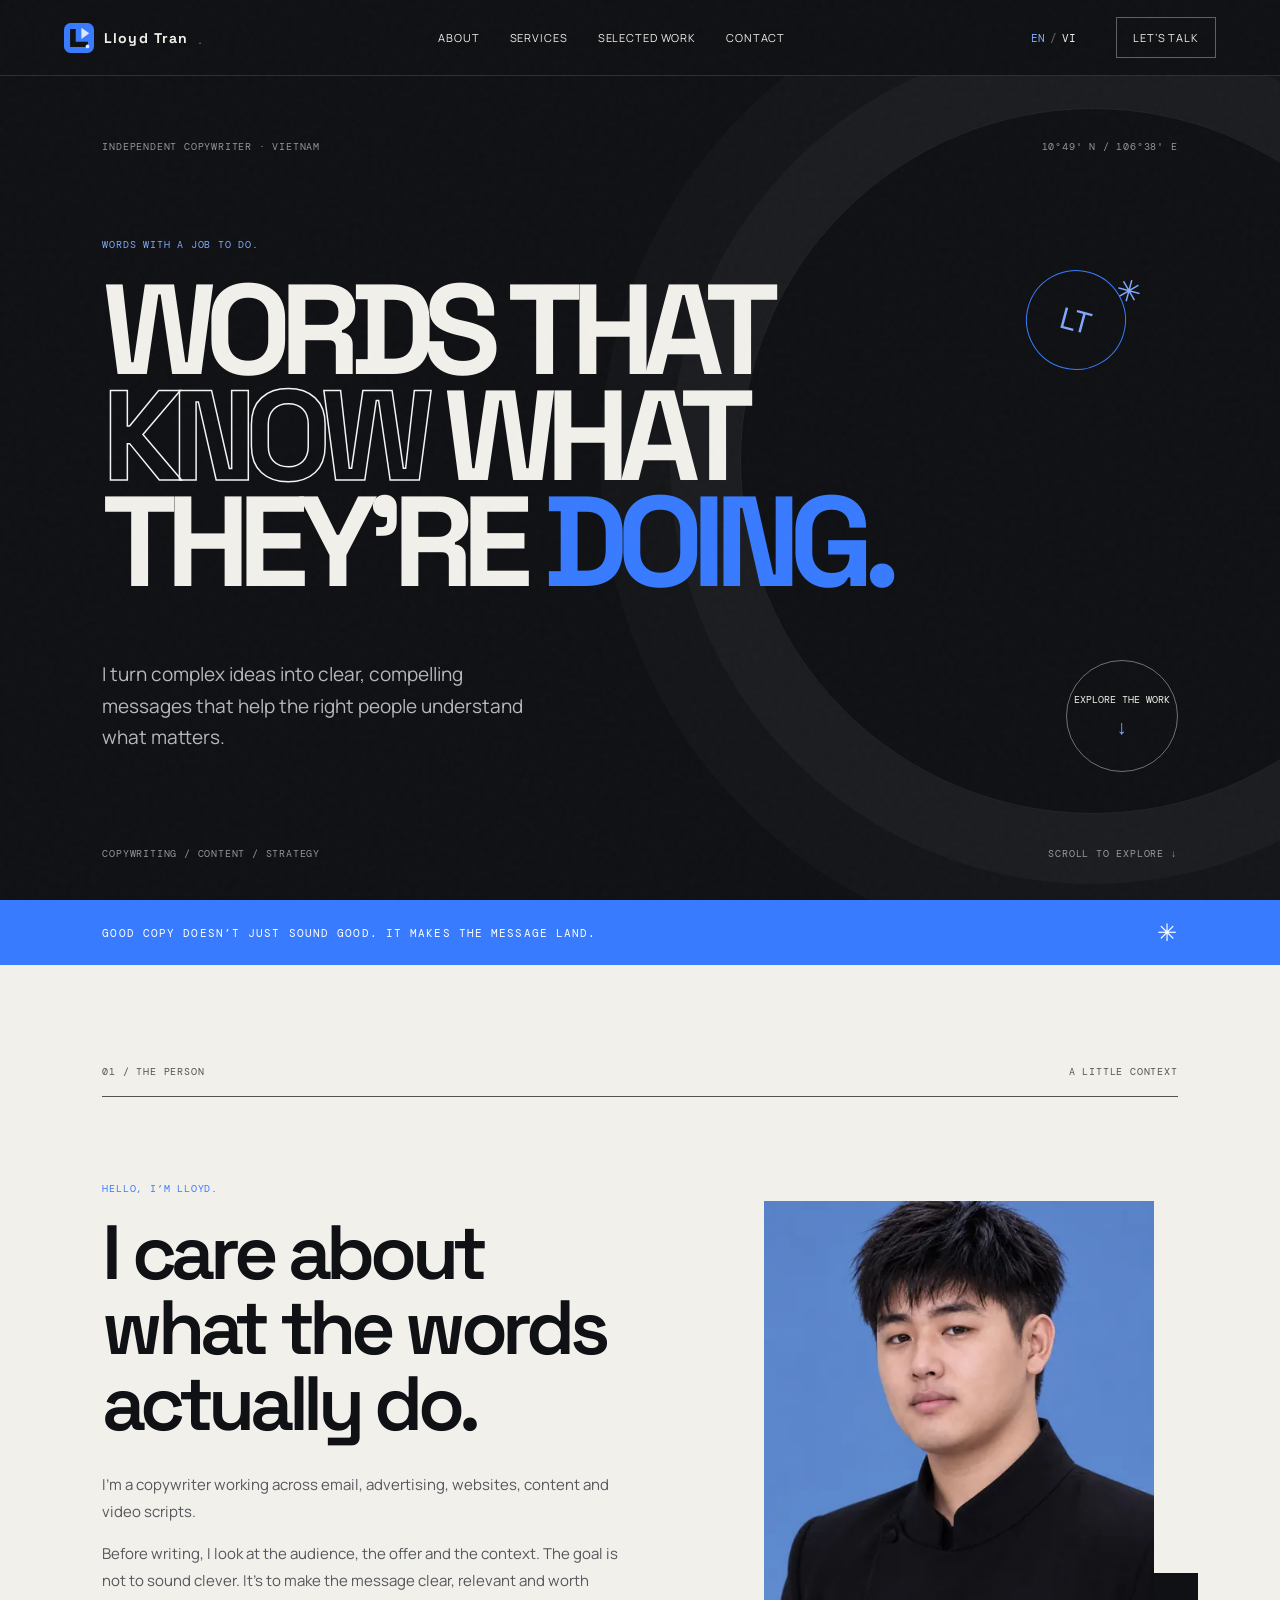
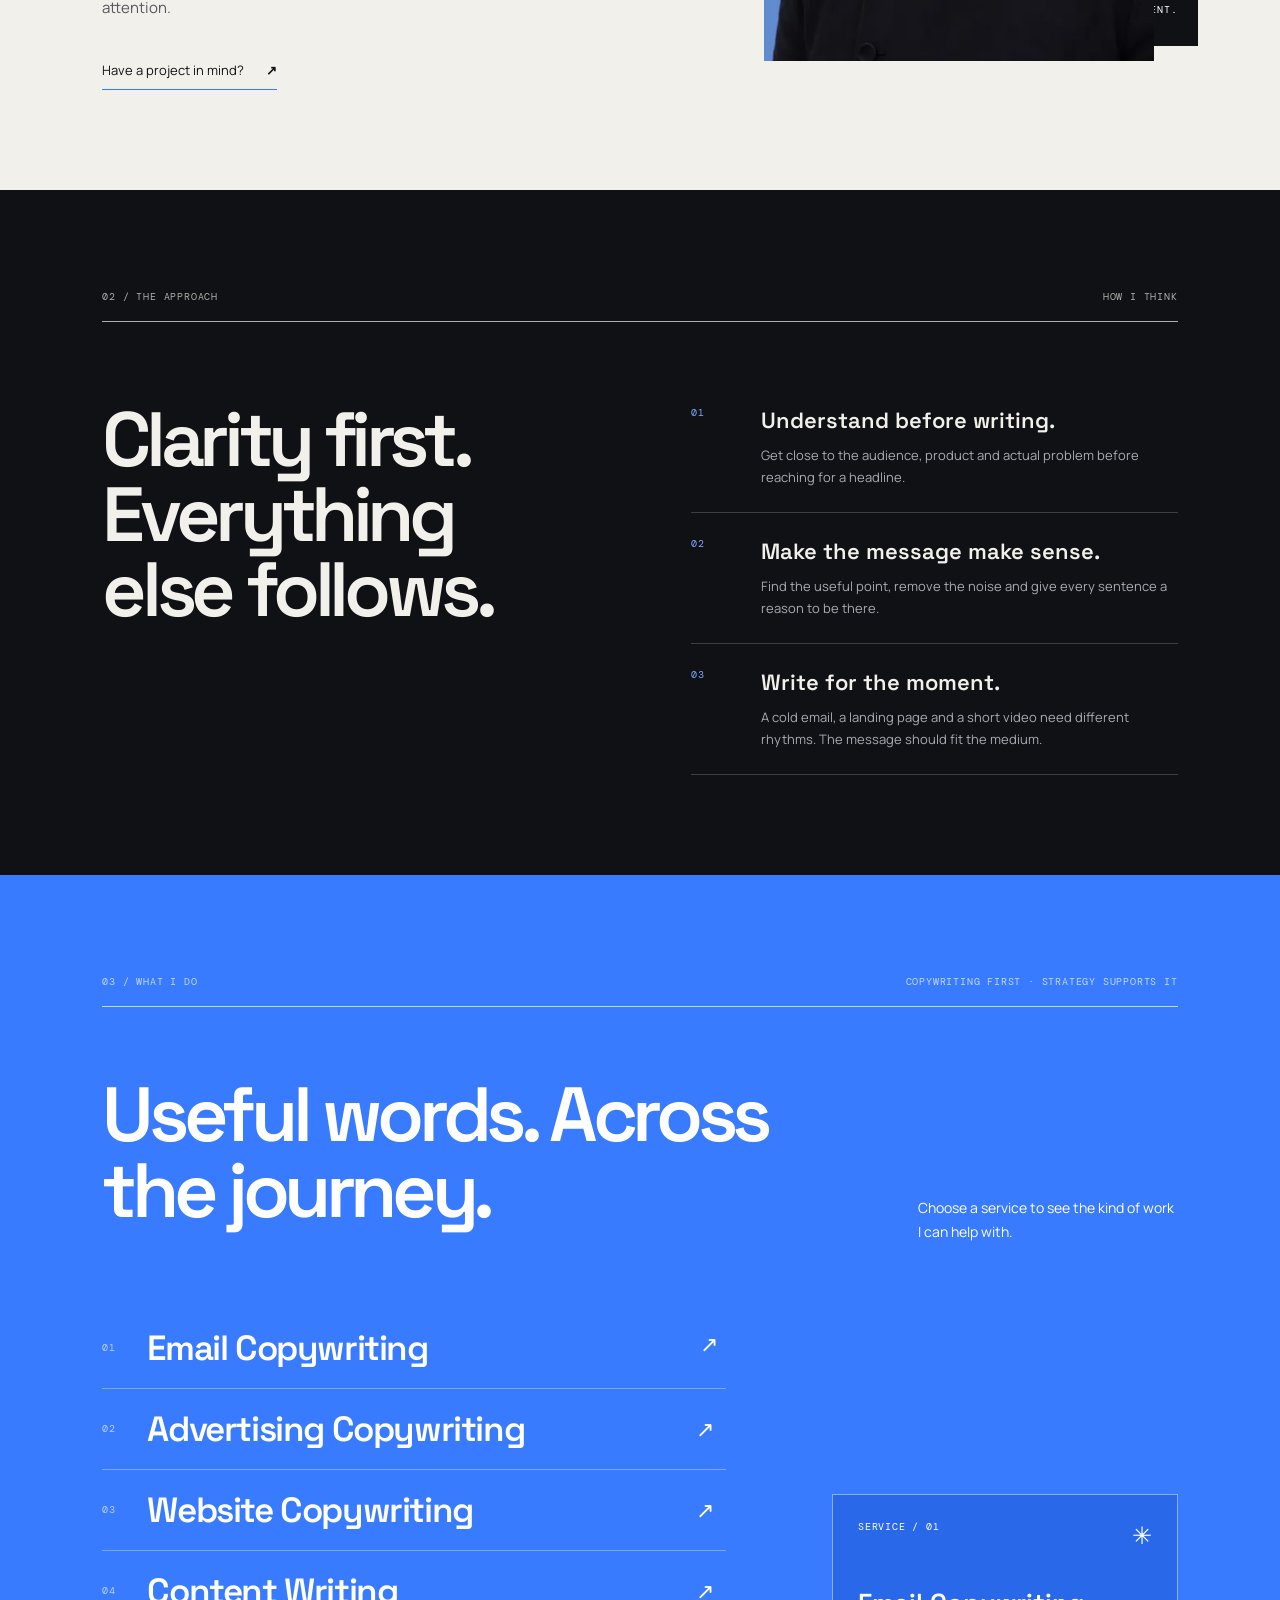
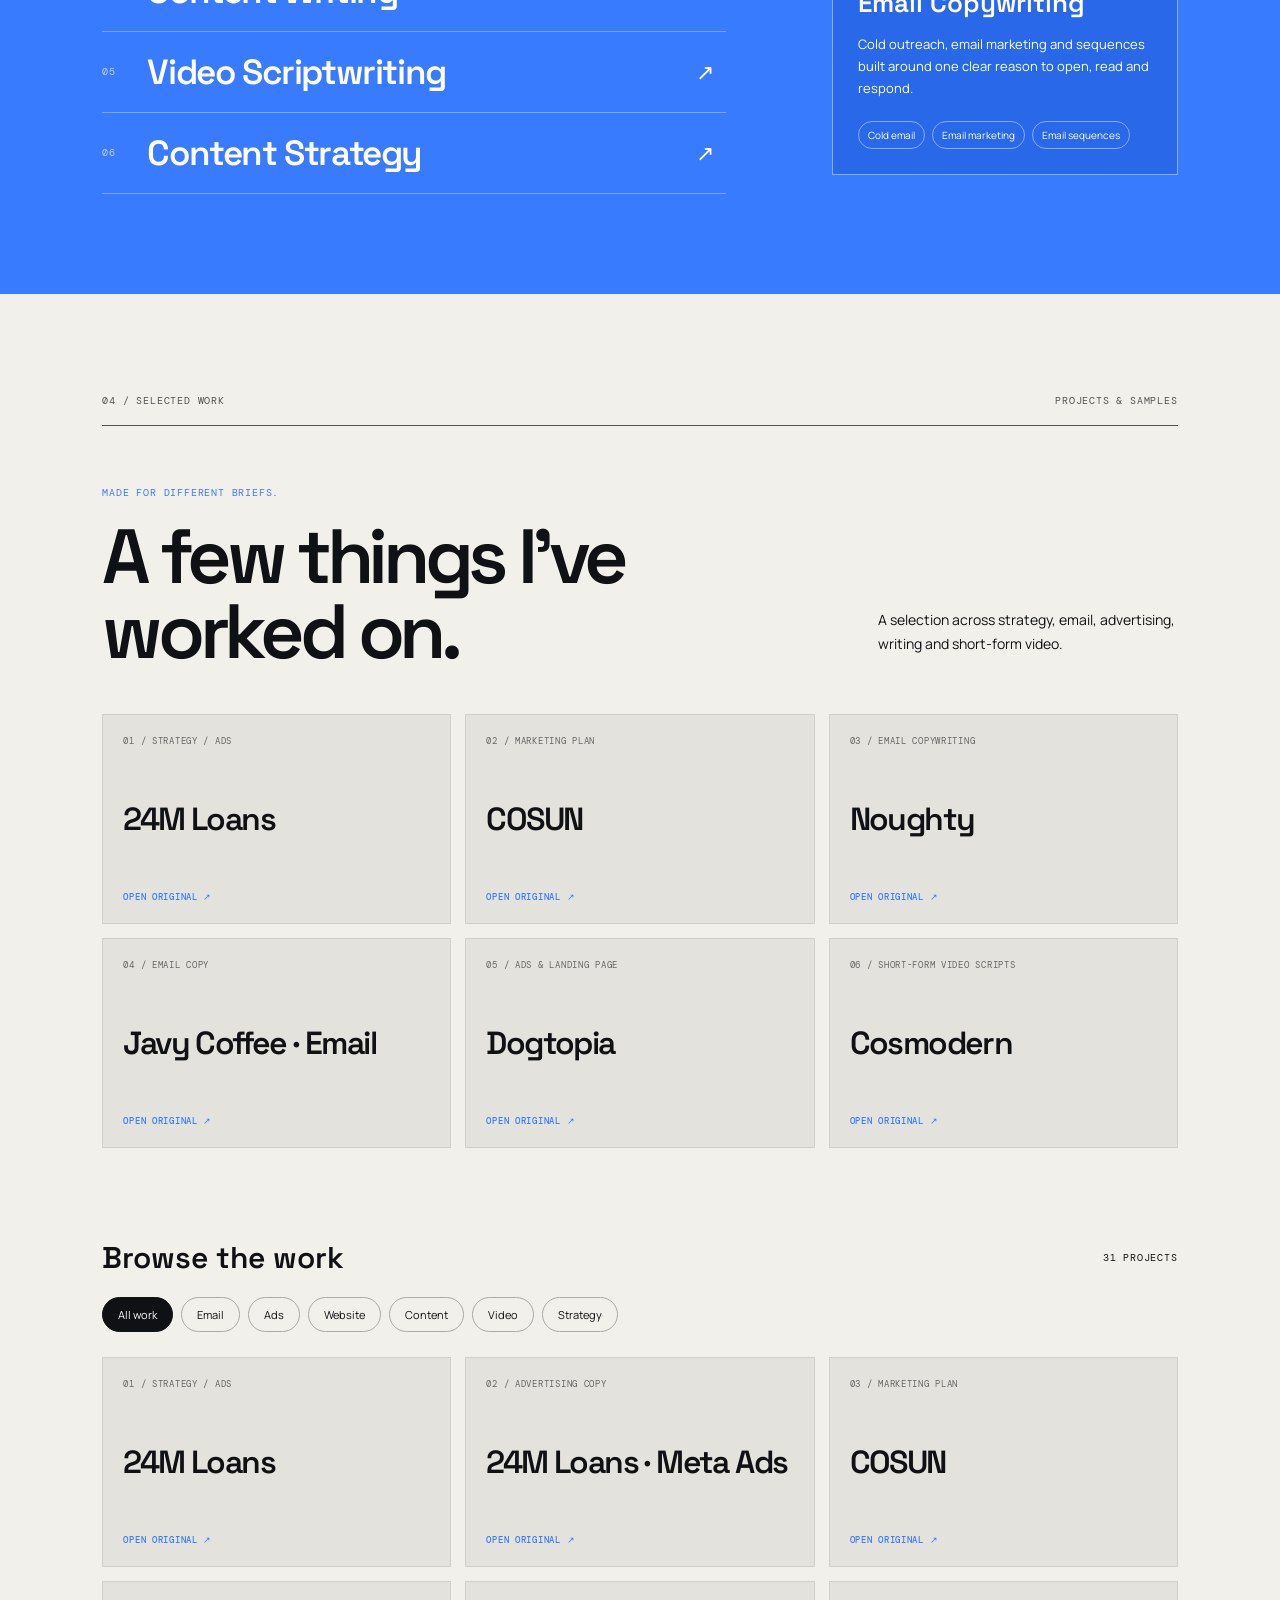
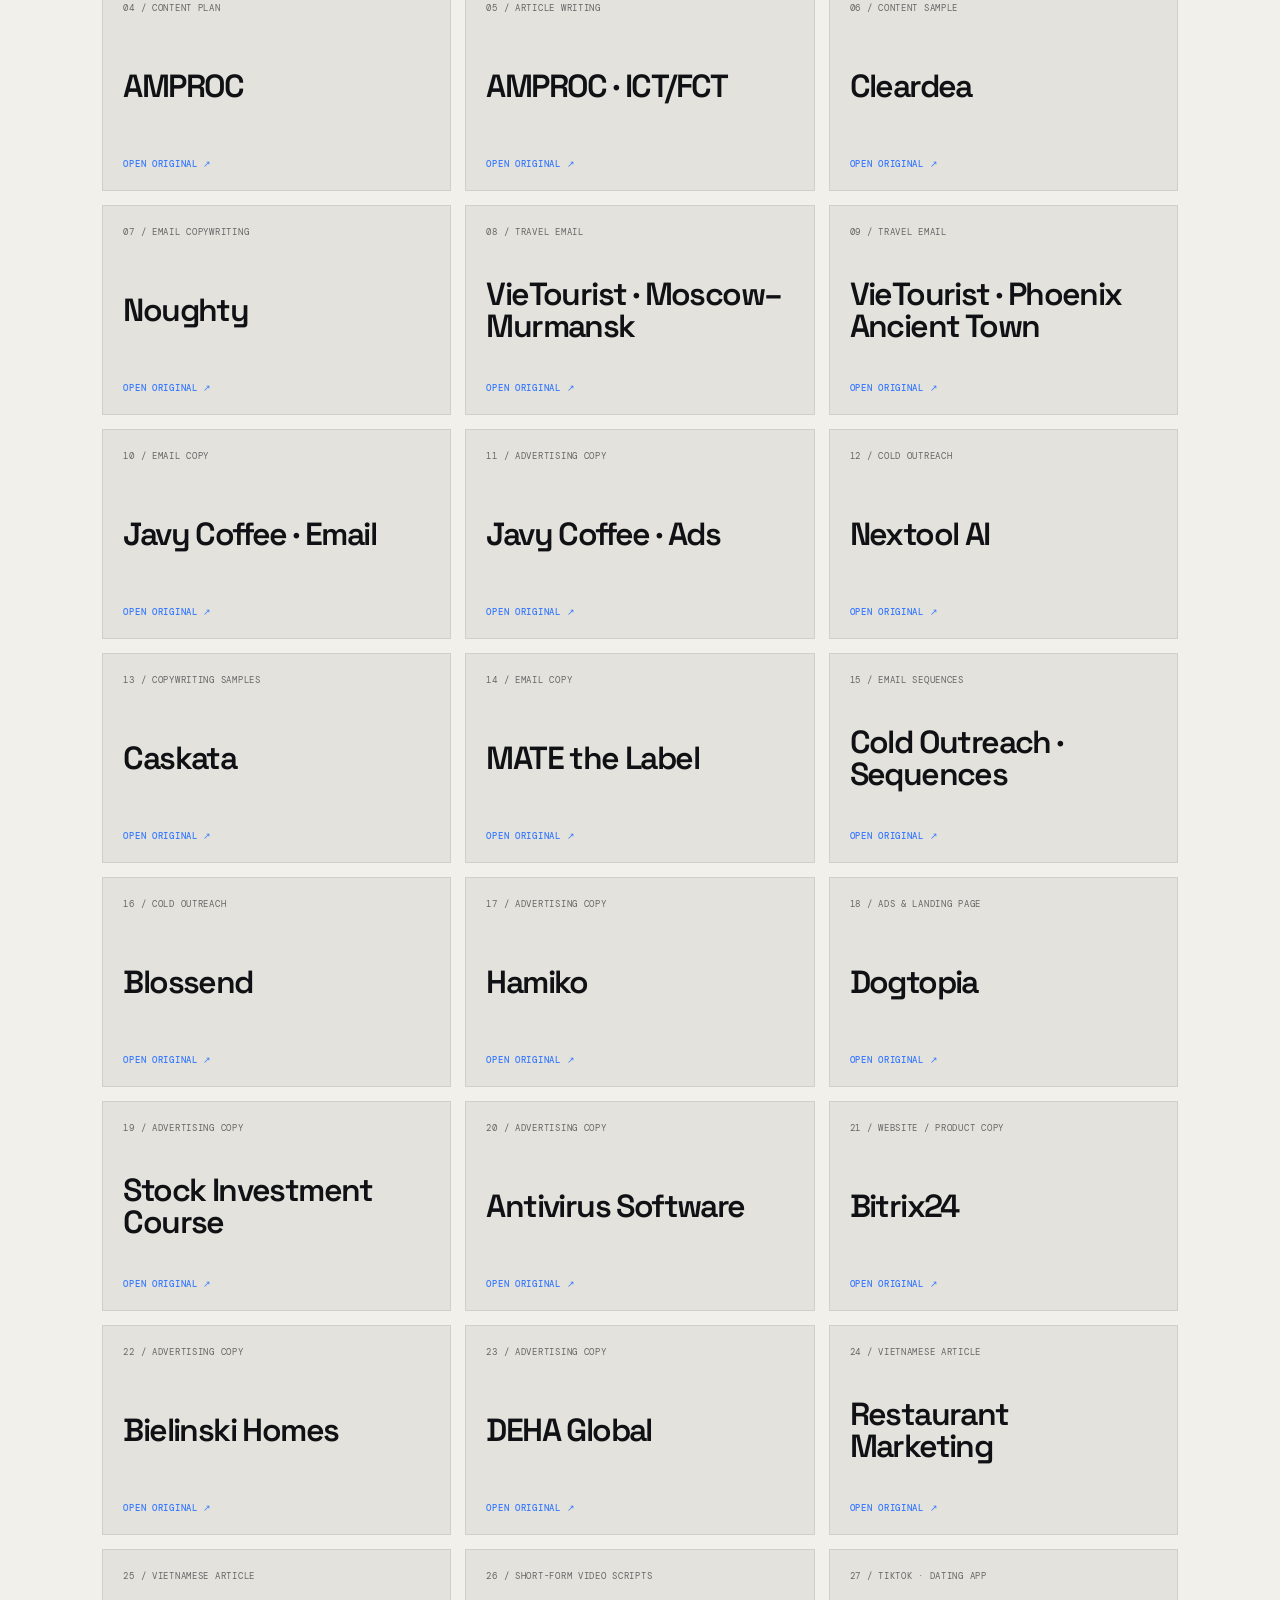
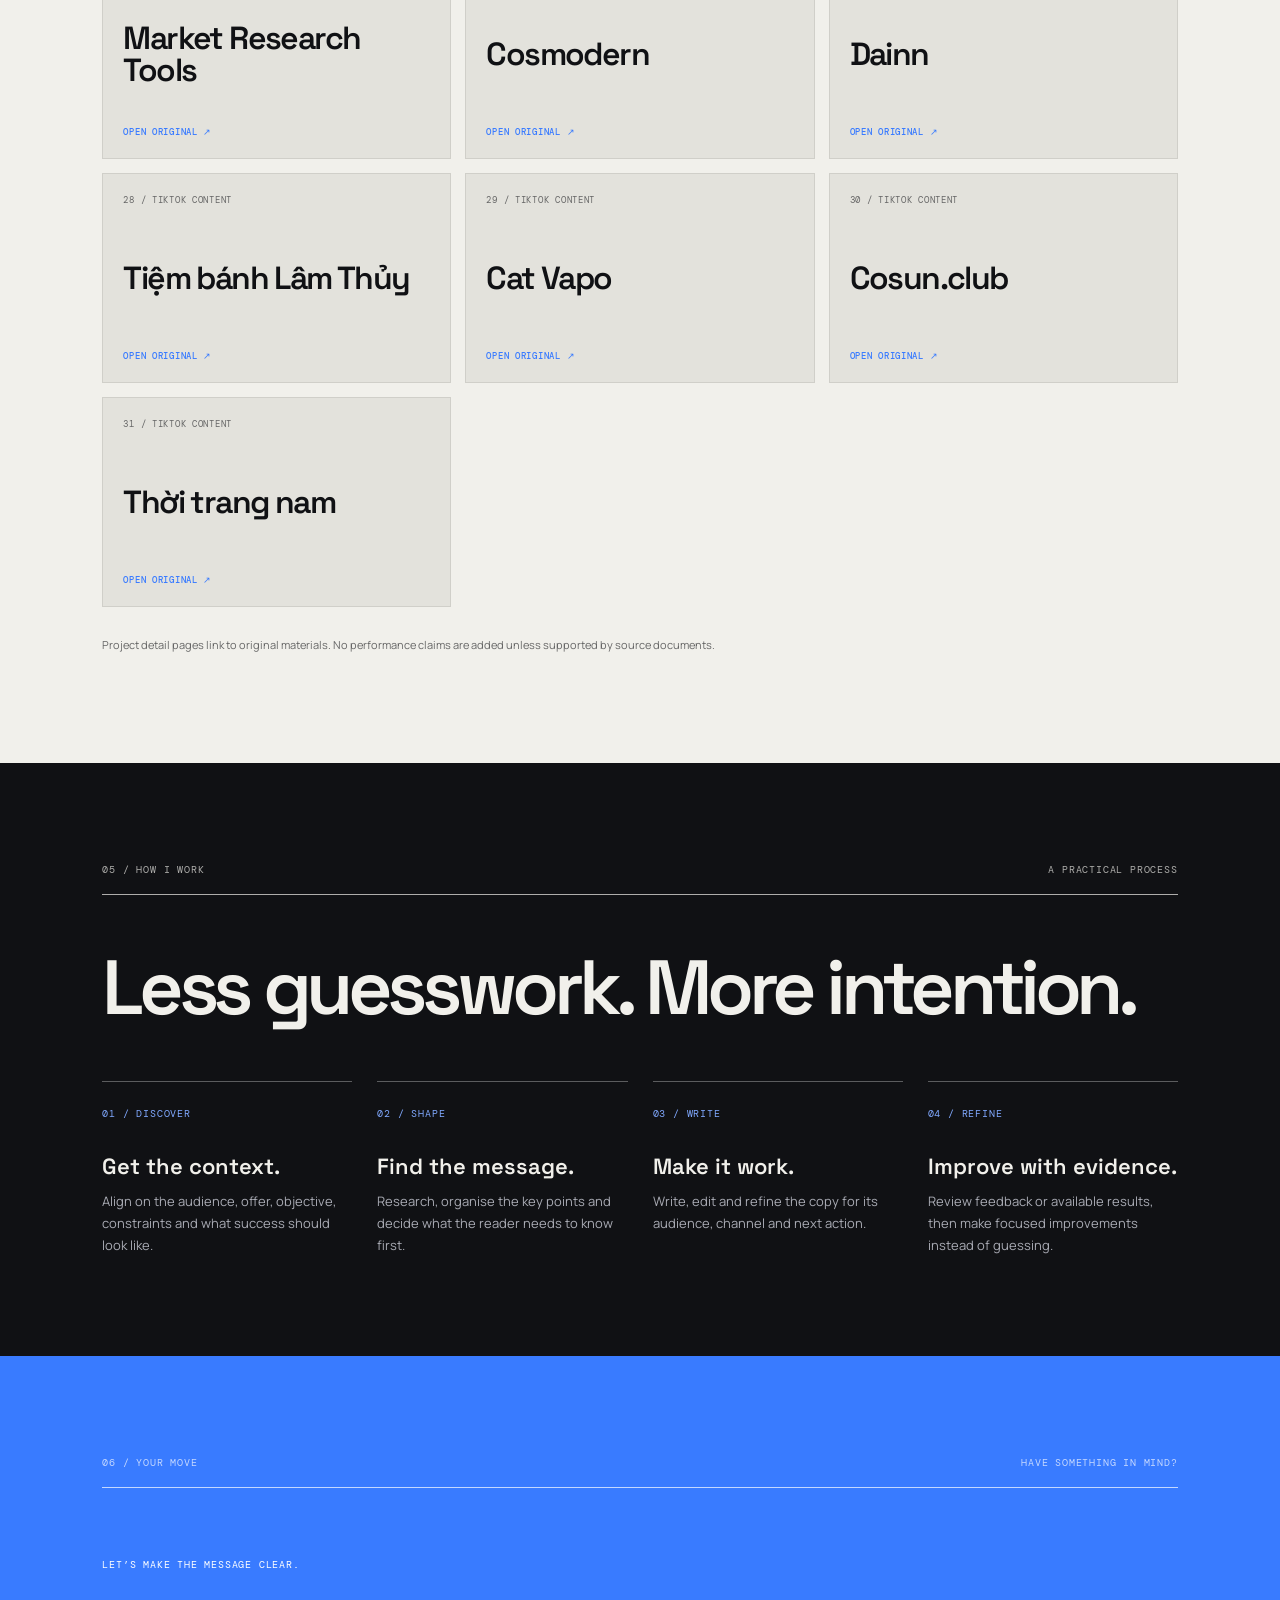
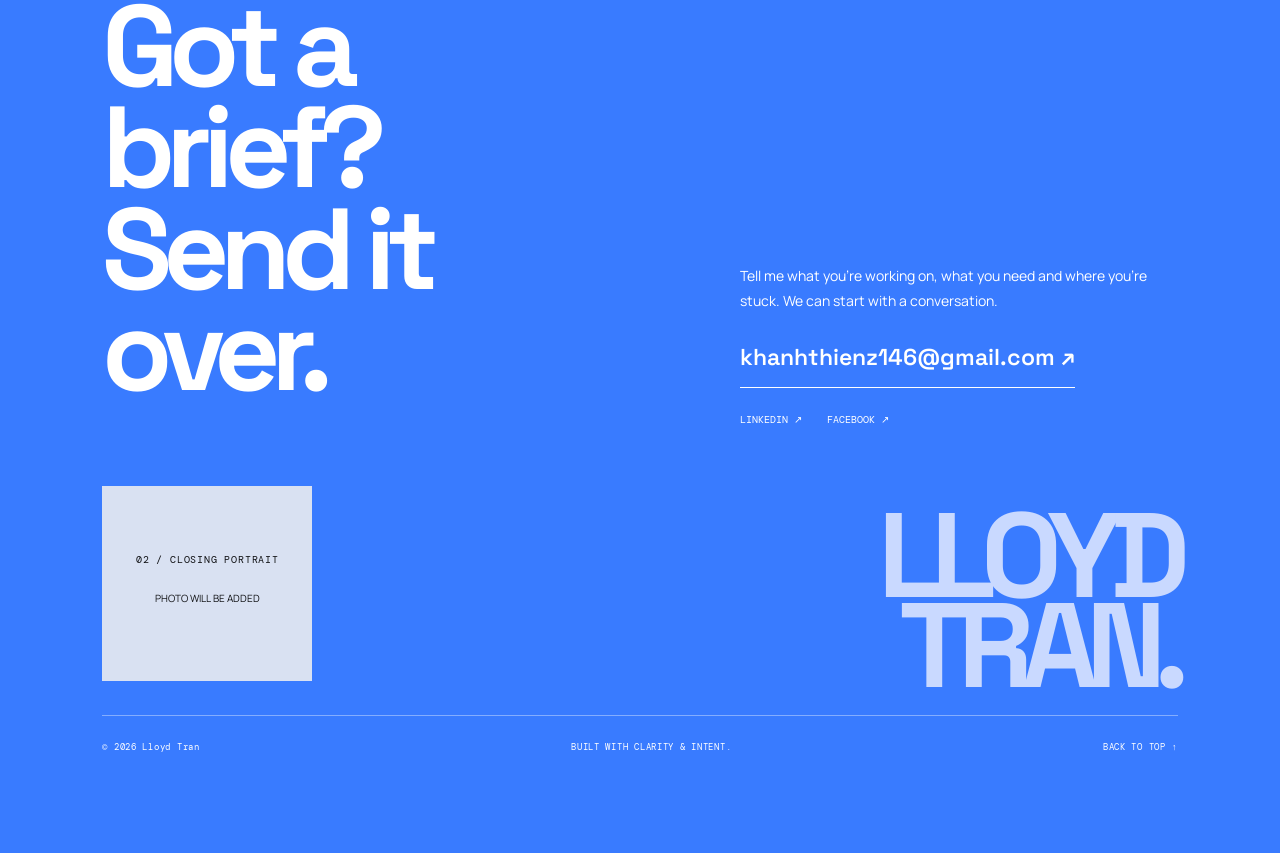
==== commit d495e0ca: "Add original portrait photos to portfolio" ====
--- a/index.html
+++ b/index.html
@@ -72,7 +72,7 @@
         <div class="about-visual">
           <div class="portrait-frame portrait-about" data-photo-slot="about">
             <div class="portrait-placeholder"><span class="portrait-number">01</span><span class="portrait-label" data-i18n="portraitAbout">ABOUT / PORTRAIT</span><span class="portrait-note" data-i18n="photoPending">Photo will be added</span></div>
-            <img class="portrait-real" src="assets/portrait-about.jpg" alt="Lloyd Tran portrait" onerror="this.hidden=true">
+            <img class="portrait-real" src="assets/portrait-about.webp" alt="Lloyd Tran portrait" onerror="this.hidden=true">
             <div class="portrait-caption mono"><span data-i18n="brandName">Lloyd Tran</span><span>2026 —</span></div>
           </div>
           <div class="orbit-note mono"><span>✳</span><span data-i18n="orbitNote">THINK CLEAR.<br>WRITE WITH INTENT.</span></div>
@@ -146,7 +146,7 @@
         <div><p class="eyebrow" data-i18n="contactEyebrow">LET’S MAKE THE MESSAGE CLEAR.</p><h2 class="contact-heading" data-i18n="contactHeading">Got a brief?<br><em>Send it over.</em></h2></div>
         <div class="contact-side"><p data-i18n="contactBody">Tell me what you’re working on, what you need and where you’re stuck. We can start with a conversation.</p><a class="email-link" href="mailto:khanhthienz146@gmail.com">khanhthienz146@gmail.com <span>↗</span></a><div class="social-links"><a href="https://www.linkedin.com/in/kh%C3%A1nh-thi%E1%BB%87n-lloyd-90896231b/" target="_blank" rel="noopener noreferrer">LINKEDIN ↗</a><a href="https://web.facebook.com/khanh.thien.75873" target="_blank" rel="noopener noreferrer">FACEBOOK ↗</a></div></div>
       </div>
-      <div class="closing-portrait" data-photo-slot="closing"><div class="closing-photo-placeholder"><span class="mono">02 / <span data-i18n="portraitClosing">CLOSING PORTRAIT</span></span><p data-i18n="photoPending">Photo will be added</p></div><img class="closing-photo-real" src="assets/portrait-closing.jpg" alt="Lloyd Tran full-body portrait" onerror="this.hidden=true"><div class="closing-signature"><span data-i18n="signatureLine1">LLOYD</span><br><span data-i18n="signatureLine2">TRAN.</span></div></div>
+      <div class="closing-portrait" data-photo-slot="closing"><div class="closing-photo-placeholder"><span class="mono">02 / <span data-i18n="portraitClosing">CLOSING PORTRAIT</span></span><p data-i18n="photoPending">Photo will be added</p></div><img class="closing-photo-real" src="assets/portrait-closing.webp" alt="Lloyd Tran full-body portrait" onerror="this.hidden=true"><div class="closing-signature"><span data-i18n="signatureLine1">LLOYD</span><br><span data-i18n="signatureLine2">TRAN.</span></div></div>
       <footer class="site-footer mono"><span>© <span id="year">2026</span> <span data-i18n="brandName">Lloyd Tran</span></span><span data-i18n="footerNote">BUILT WITH CLARITY & INTENT.</span><a href="#top" data-i18n="backTop">BACK TO TOP ↑</a></footer>
     </section>
   </main>
--- a/styles.css
+++ b/styles.css
@@ -1 +1,3 @@
-:root{--ink:#101114;--paper:#f1f0eb;--blue:#397bff;--line:rgba(16,17,20,.17);--display:"Space Grotesk",sans-serif;--body:"Manrope",sans-serif;--mono:"DM Mono",monospace}*{box-sizing:border-box}html{scroll-behavior:smooth}body{margin:0;background:var(--ink);color:var(--paper);font-family:var(--body);overflow-x:hidden}a{color:inherit;text-decoration:none}button{font:inherit;cursor:pointer}.noise{pointer-events:none;position:fixed;inset:0;z-index:20;opacity:.035;background-image:url("data:image/svg+xml,%3Csvg viewBox='0 0 180 180' xmlns='http://www.w3.org/2000/svg'%3E%3Cfilter id='n'%3E%3CfeTurbulence type='fractalNoise' baseFrequency='.8' numOctaves='3' stitchTiles='stitch'/%3E%3C/filter%3E%3Crect width='100%25' height='100%25' filter='url(%23n)' opacity='.6'/%3E%3C/svg%3E")}.mono,.eyebrow,.section-index,.hero-topline,.hero-footer,.project-card-top,.project-card-bottom{font-family:var(--mono);letter-spacing:.08em;font-size:10px}.site-header{height:76px;padding:0 5vw;display:flex;align-items:center;justify-content:space-between;border-bottom:1px solid #ffffff20;background:#101114;position:absolute;z-index:10;top:0;width:100%}.brand{display:flex;align-items:center;gap:10px}.brand-mark{width:30px}.brand-name{font:700 18px var(--display);letter-spacing:.08em}.brand-dot,.blue-word{color:var(--blue)}.desktop-nav,.header-actions{display:flex;align-items:center;gap:30px}.desktop-nav a,.header-cta{font-size:11px;text-transform:uppercase;letter-spacing:.08em}.desktop-nav a:hover,.header-cta:hover{color:#80a9ff}.lang-toggle{border:0;background:none;color:inherit;font:11px var(--mono);padding:10px}.lang-active{color:#80a9ff}.lang-divider{opacity:.4;padding:0 5px}.header-cta{border:1px solid #ffffff55;padding:12px 16px}.menu-toggle,.mobile-nav{display:none}.hero{min-height:760px;min-height:100svh;padding:140px 8vw 40px;position:relative;display:flex;flex-direction:column;justify-content:space-between;overflow:hidden}.hero:after{content:"";position:absolute;width:55vw;height:55vw;border:1px solid #ffffff14;border-radius:50%;right:-13vw;top:12%;box-shadow:0 0 0 70px #ffffff08,0 0 0 140px #ffffff05;pointer-events:none}.hero-topline,.hero-footer{display:flex;justify-content:space-between;color:#92949d}.hero-content{position:relative;z-index:1;margin:auto 0}.hero-eyebrow{color:#80a9ff;margin-bottom:26px}.hero-title{font:700 clamp(58px,10vw,150px)/.83 var(--display);letter-spacing:-.09em;margin:0;max-width:1200px}.outline-word{-webkit-text-stroke:1.5px #f4f4f5;color:transparent}.hero-bottom{display:flex;align-items:end;justify-content:space-between;gap:30px;margin-top:45px}.hero-description{font-size:clamp(14px,1.5vw,19px);line-height:1.65;max-width:450px;color:#b7b8bf}.round-link{width:112px;height:112px;border-radius:50%;border:1px solid #ffffff65;display:flex;flex-direction:column;justify-content:center;align-items:center;gap:8px;font:10px var(--mono);text-align:center}.round-link b{font-size:20px;color:#80a9ff}.hero-stamp{position:absolute;right:12%;top:30%;width:100px;height:100px;border:1px solid #397bff;border-radius:50%;display:grid;place-items:center;color:#80a9ff;font:30px var(--display);transform:rotate(15deg)}.hero-stamp i{position:absolute;right:-7px;top:-12px;font-style:normal;font-size:30px}.intro-strip{background:var(--blue);color:#fff;padding:17px 8vw;display:flex;justify-content:space-between;align-items:center;font:11px var(--mono);letter-spacing:.1em}.intro-strip p{margin:0}.strip-star{font-size:24px}.section-pad{padding:100px 8vw}.section-light{background:var(--paper);color:var(--ink)}.section-dark{background:var(--ink);color:var(--paper)}.section-blue{background:var(--blue);color:white}.section-index{display:flex;justify-content:space-between;border-bottom:1px solid currentColor;padding-bottom:18px;opacity:.7}.about-layout{display:grid;grid-template-columns:1.1fr .9fr;gap:8vw;padding-top:75px;align-items:center}.blue-eyebrow{color:var(--blue)}.section-heading{font:600 clamp(42px,6vw,84px)/.98 var(--display);letter-spacing:-.07em;margin:20px 0 30px}.section-heading em{font-style:normal;color:var(--blue)}.about-paragraphs{max-width:570px;font-size:15px;line-height:1.8;color:#55575d}.text-link{display:inline-flex;gap:22px;margin-top:25px;padding-bottom:10px;border-bottom:1px solid var(--blue);font-size:13px}.about-visual{position:relative;min-height:430px;display:grid;place-items:center}.portrait-frame{position:relative;width:min(100%,390px);height:460px;background:#d5d9e3;overflow:hidden;color:#101114}.portrait-placeholder{position:absolute;inset:0;display:flex;flex-direction:column;align-items:center;justify-content:center;gap:15px;background:linear-gradient(145deg,#d9e1f2,#aab9d3)}.portrait-number{font:80px var(--display);color:#397bff}.portrait-label,.portrait-note{font:10px var(--mono);letter-spacing:.1em}.portrait-note{opacity:.55}.portrait-caption{position:absolute;bottom:14px;left:16px;right:16px;display:flex;justify-content:space-between;font-size:9px}.portrait-real{position:absolute;inset:0;width:100%;height:100%;object-fit:cover;z-index:2}.orbit-note{position:absolute;right:-20px;bottom:15px;background:var(--ink);color:#fff;padding:20px;display:flex;gap:14px;align-items:center}.orbit-note>span:first-child{color:var(--blue);font-size:25px}.thinking-layout{display:grid;grid-template-columns:1fr 1fr;gap:8vw;padding-top:60px}.light-heading{color:var(--paper)}.thinking-points article{display:grid;grid-template-columns:50px 1fr;gap:20px;border-bottom:1px solid #ffffff30;padding:24px 0}.point-no{color:#80a9ff}.thinking-points h3,.process-steps h3{font:600 22px var(--display);margin:0 0 10px}.thinking-points p,.process-steps p{color:#a9abb4;line-height:1.7;font-size:13px;margin:0}.services-heading-row,.work-heading-row{display:flex;justify-content:space-between;align-items:end;gap:35px;margin:50px 0}.services-heading-row p,.work-heading-row>p{max-width:300px;font-size:14px;line-height:1.7}.service-list{width:58%}.service-item{display:grid;grid-template-columns:45px 1fr 30px;align-items:center;width:100%;padding:18px 0;border:0;border-bottom:1px solid #ffffff55;background:transparent;color:white;text-align:left}.service-number{font-size:10px;opacity:.65}.service-name{font:600 clamp(20px,3vw,35px) var(--display);letter-spacing:-.04em}.service-arrow{font-size:22px;transition:transform .2s}.service-item:hover .service-arrow,.service-item.is-active .service-arrow{transform:translate(4px,-4px)}.service-detail{position:absolute;right:8vw;width:27%;margin-top:-300px;padding:25px;border:1px solid #ffffff75;background:#2868e9}.service-detail-top{display:flex;justify-content:space-between;font:10px var(--mono)}.service-detail-mark{font-size:24px}.service-detail h3{font:600 26px var(--display);margin:35px 0 12px}.service-detail p{font-size:13px;line-height:1.7}.service-tags{display:flex;gap:7px;flex-wrap:wrap;margin-top:22px}.service-tags span{border:1px solid #ffffff70;border-radius:30px;padding:6px 9px;font-size:10px}.work-heading-row{margin-bottom:45px}.work-heading-row .section-heading{margin-bottom:0}.featured-grid,.project-grid{display:grid;grid-template-columns:repeat(3,1fr);gap:14px}.project-card{min-height:210px;background:#e3e2dc;border:1px solid #d0cfc9;padding:20px;display:flex;flex-direction:column;justify-content:space-between;color:var(--ink);transition:transform .25s,background .25s}.project-card:hover{transform:translateY(-6px);background:#fff}.project-card-top,.project-card-bottom{font-size:9px;color:#666}.project-card h4{font:600 clamp(22px,2.5vw,34px)/1 var(--display);letter-spacing:-.05em;margin:35px 0}.all-work-header{display:flex;justify-content:space-between;align-items:center;margin:90px 0 20px}.all-work-header h3{font:600 30px var(--display);margin:0}.filter-row{display:flex;gap:8px;flex-wrap:wrap;margin-bottom:25px}.filter-button{border:1px solid #aaa;background:transparent;color:var(--ink);padding:9px 15px;border-radius:30px;font-size:11px}.filter-button.is-active,.filter-button:hover{background:var(--ink);color:white;border-color:var(--ink)}.work-footnote{font-size:11px;color:#666;margin-top:30px}.process-heading{margin:55px 0}.process-steps{display:grid;grid-template-columns:repeat(4,1fr);gap:25px}.process-steps article{border-top:1px solid #ffffff50;padding-top:18px}.process-steps article>span{color:#80a9ff}.process-steps h3{margin-top:30px}.contact-layout{display:grid;grid-template-columns:1.1fr .9fr;gap:8vw;padding:60px 0}.contact-heading{font:700 clamp(55px,9vw,125px)/.88 var(--display);letter-spacing:-.08em;margin:25px 0}.contact-heading em{font-style:normal;color:#c9d9ff}.contact-side{align-self:end;max-width:450px}.contact-side p{line-height:1.8;font-size:14px}.email-link{display:inline-block;font:600 clamp(16px,2vw,23px) var(--display);padding:15px 0;border-bottom:1px solid white}.social-links{display:flex;gap:25px;margin-top:25px;font:10px var(--mono)}.closing-portrait{height:230px;position:relative;display:flex;justify-content:end;align-items:center;border-bottom:1px solid #ffffff60}.closing-photo-placeholder{position:absolute;left:0;top:0;width:210px;height:195px;background:#d9e1f2;color:#101114;display:flex;flex-direction:column;justify-content:center;align-items:center;gap:15px}.closing-photo-placeholder p{font-size:10px}.closing-photo-real{position:absolute;left:0;top:25px;width:210px;height:195px;object-fit:cover;z-index:2}.closing-signature{font:700 clamp(49px,13vw,120px)/.75 var(--display);letter-spacing:-.1em;text-align:right}.closing-signature span{color:#c9d9ff}.site-footer{display:flex;justify-content:space-between;padding-top:25px;font-size:9px}.site-footer a:hover{text-decoration:underline}.cursor-dot{display:none}.case-hero{padding:145px 8vw 75px;background:radial-gradient(circle at 82% 46%,#397bff38,transparent 30%),var(--ink)}.case-top{display:flex;justify-content:space-between;color:#9a9ca4}.case-category{color:#80a9ff;margin:70px 0 15px}.case-hero h1{font:700 clamp(58px,10vw,138px)/.9 var(--display);letter-spacing:-.08em;margin:0;max-width:1100px}.case-meta{display:grid;grid-template-columns:repeat(3,1fr);gap:25px;border-top:1px solid #ffffff30;margin-top:80px;padding-top:20px}.case-meta span,.case-body>.mono{font:10px var(--mono);color:#888}.case-body{background:var(--paper);color:var(--ink);padding:90px 8vw}.case-body h2{font:600 clamp(30px,4vw,48px) var(--display);margin:28px 0}.case-body>p:not(.mono){max-width:680px;line-height:1.8;color:#56585e}.case-source-link{display:inline-block;margin:30px 0;padding:16px 20px;background:var(--blue);color:white;font:11px var(--mono)}.case-note{font-size:11px!important;color:#777!important}.case-back-link{display:inline-block;margin-top:60px;font:11px var(--mono);color:var(--blue)}.case-footer{display:flex;justify-content:space-between;padding:25px 8vw;color:#aaa;font-size:10px}.case-footer a:hover{text-decoration:underline}@media(max-width:850px){.desktop-nav{display:none}.menu-toggle{display:flex;flex-direction:column;gap:5px;background:none;border:0;padding:10px}.menu-toggle span{width:22px;height:1px;background:white}.mobile-nav{display:flex;position:absolute;top:76px;left:0;right:0;background:#101114;padding:0 8vw;max-height:0;overflow:hidden;flex-direction:column;transition:max-height .3s,padding .3s;z-index:9}.mobile-nav.is-open{max-height:260px;padding:18px 8vw}.mobile-nav a{padding:12px 0;border-bottom:1px solid #ffffff25}.about-layout,.thinking-layout,.contact-layout{grid-template-columns:1fr}.about-visual{margin-top:20px}.service-list{width:100%}.service-detail{position:static;width:100%;margin:30px 0 0}.process-steps{grid-template-columns:repeat(2,1fr)}.featured-grid,.project-grid{grid-template-columns:repeat(2,1fr)}.services-heading-row,.work-heading-row{align-items:start;flex-direction:column}.hero{min-height:800px}.hero-stamp{right:8%;top:25%}}@media(max-width:520px){.site-header{height:66px;padding:0 5vw}.header-cta{display:none}.mobile-nav{top:66px}.hero{padding:120px 6vw 28px;min-height:760px}.hero-topline,.hero-footer{font-size:8px}.hero-title{font-size:clamp(49px,14vw,75px)}.hero-stamp{width:65px;height:65px;font-size:20px;top:24%;right:9%}.hero-bottom{align-items:start}.round-link{width:78px;height:78px;flex-basis:78px;font-size:8px}.section-pad{padding:70px 6vw}.section-index{font-size:8px}.section-heading{font-size:clamp(40px,12vw,58px)}.about-layout{padding-top:45px}.portrait-frame{height:380px}.orbit-note{right:-5px}.service-name{font-size:20px}.service-item{grid-template-columns:32px 1fr 24px}.featured-grid,.project-grid{grid-template-columns:1fr}.project-card{min-height:170px}.process-steps{grid-template-columns:1fr}.all-work-header{margin-top:60px}.filter-row{gap:6px}.filter-button{padding:8px 11px}.contact-heading{font-size:clamp(52px,15vw,78px)}.closing-portrait{height:190px}.closing-photo-placeholder,.closing-photo-real{width:125px;height:140px}.closing-photo-real{top:25px}.closing-signature{font-size:49px}.site-footer{font-size:7px;gap:10px;flex-wrap:wrap}.case-hero{padding:115px 6vw 55px}.case-hero h1{font-size:55px}.case-meta{grid-template-columns:1fr;gap:5px;margin-top:50px}.case-body{padding:65px 6vw}.case-footer{padding:20px 6vw}}@media(prefers-reduced-motion:reduce){*,*:before,*:after{animation-duration:.01ms!important;transition-duration:.01ms!important;scroll-behavior:auto!important}}+:root{--ink:#101114;--paper:#f1f0eb;--blue:#397bff;--line:rgba(16,17,20,.17);--display:"Space Grotesk",sans-serif;--body:"Manrope",sans-serif;--mono:"DM Mono",monospace}*{box-sizing:border-box}html{scroll-behavior:smooth}body{margin:0;background:var(--ink);color:var(--paper);font-family:var(--body);overflow-x:hidden}a{color:inherit;text-decoration:none}button{font:inherit;cursor:pointer}.noise{pointer-events:none;position:fixed;inset:0;z-index:20;opacity:.035;background-image:url("data:image/svg+xml,%3Csvg viewBox='0 0 180 180' xmlns='http://www.w3.org/2000/svg'%3E%3Cfilter id='n'%3E%3CfeTurbulence type='fractalNoise' baseFrequency='.8' numOctaves='3' stitchTiles='stitch'/%3E%3C/filter%3E%3Crect width='100%25' height='100%25' filter='url(%23n)' opacity='.6'/%3E%3C/svg%3E")}.mono,.eyebrow,.section-index,.hero-topline,.hero-footer,.project-card-top,.project-card-bottom{font-family:var(--mono);letter-spacing:.08em;font-size:10px}.site-header{height:76px;padding:0 5vw;display:flex;align-items:center;justify-content:space-between;border-bottom:1px solid #ffffff20;background:#101114;position:absolute;z-index:10;top:0;width:100%}.brand{display:flex;align-items:center;gap:10px}.brand-mark{width:30px}.brand-name{font:700 18px var(--display);letter-spacing:.08em}.brand-dot,.blue-word{color:var(--blue)}.desktop-nav,.header-actions{display:flex;align-items:center;gap:30px}.desktop-nav a,.header-cta{font-size:11px;text-transform:uppercase;letter-spacing:.08em}.desktop-nav a:hover,.header-cta:hover{color:#80a9ff}.lang-toggle{border:0;background:none;color:inherit;font:11px var(--mono);padding:10px}.lang-active{color:#80a9ff}.lang-divider{opacity:.4;padding:0 5px}.header-cta{border:1px solid #ffffff55;padding:12px 16px}.menu-toggle,.mobile-nav{display:none}.hero{min-height:760px;min-height:100svh;padding:140px 8vw 40px;position:relative;display:flex;flex-direction:column;justify-content:space-between;overflow:hidden}.hero:after{content:"";position:absolute;width:55vw;height:55vw;border:1px solid #ffffff14;border-radius:50%;right:-13vw;top:12%;box-shadow:0 0 0 70px #ffffff08,0 0 0 140px #ffffff05;pointer-events:none}.hero-topline,.hero-footer{display:flex;justify-content:space-between;color:#92949d}.hero-content{position:relative;z-index:1;margin:auto 0}.hero-eyebrow{color:#80a9ff;margin-bottom:26px}.hero-title{font:700 clamp(58px,10vw,150px)/.83 var(--display);letter-spacing:-.09em;margin:0;max-width:1200px}.outline-word{-webkit-text-stroke:1.5px #f4f4f5;color:transparent}.hero-bottom{display:flex;align-items:end;justify-content:space-between;gap:30px;margin-top:45px}.hero-description{font-size:clamp(14px,1.5vw,19px);line-height:1.65;max-width:450px;color:#b7b8bf}.round-link{width:112px;height:112px;border-radius:50%;border:1px solid #ffffff65;display:flex;flex-direction:column;justify-content:center;align-items:center;gap:8px;font:10px var(--mono);text-align:center}.round-link b{font-size:20px;color:#80a9ff}.hero-stamp{position:absolute;right:12%;top:30%;width:100px;height:100px;border:1px solid #397bff;border-radius:50%;display:grid;place-items:center;color:#80a9ff;font:30px var(--display);transform:rotate(15deg)}.hero-stamp i{position:absolute;right:-7px;top:-12px;font-style:normal;font-size:30px}.intro-strip{background:var(--blue);color:#fff;padding:17px 8vw;display:flex;justify-content:space-between;align-items:center;font:11px var(--mono);letter-spacing:.1em}.intro-strip p{margin:0}.strip-star{font-size:24px}.section-pad{padding:100px 8vw}.section-light{background:var(--paper);color:var(--ink)}.section-dark{background:var(--ink);color:var(--paper)}.section-blue{background:var(--blue);color:white}.section-index{display:flex;justify-content:space-between;border-bottom:1px solid currentColor;padding-bottom:18px;opacity:.7}.about-layout{display:grid;grid-template-columns:1.1fr .9fr;gap:8vw;padding-top:75px;align-items:center}.blue-eyebrow{color:var(--blue)}.section-heading{font:600 clamp(42px,6vw,84px)/.98 var(--display);letter-spacing:-.07em;margin:20px 0 30px}.section-heading em{font-style:normal;color:var(--blue)}.about-paragraphs{max-width:570px;font-size:15px;line-height:1.8;color:#55575d}.text-link{display:inline-flex;gap:22px;margin-top:25px;padding-bottom:10px;border-bottom:1px solid var(--blue);font-size:13px}.about-visual{position:relative;min-height:430px;display:grid;place-items:center}.portrait-frame{position:relative;width:min(100%,390px);height:460px;background:#d5d9e3;overflow:hidden;color:#101114}.portrait-placeholder{position:absolute;inset:0;display:flex;flex-direction:column;align-items:center;justify-content:center;gap:15px;background:linear-gradient(145deg,#d9e1f2,#aab9d3)}.portrait-number{font:80px var(--display);color:#397bff}.portrait-label,.portrait-note{font:10px var(--mono);letter-spacing:.1em}.portrait-note{opacity:.55}.portrait-caption{position:absolute;bottom:14px;left:16px;right:16px;display:flex;justify-content:space-between;font-size:9px}.portrait-real{position:absolute;inset:0;width:100%;height:100%;object-fit:cover;z-index:2}.orbit-note{position:absolute;right:-20px;bottom:15px;background:var(--ink);color:#fff;padding:20px;display:flex;gap:14px;align-items:center}.orbit-note>span:first-child{color:var(--blue);font-size:25px}.thinking-layout{display:grid;grid-template-columns:1fr 1fr;gap:8vw;padding-top:60px}.light-heading{color:var(--paper)}.thinking-points article{display:grid;grid-template-columns:50px 1fr;gap:20px;border-bottom:1px solid #ffffff30;padding:24px 0}.point-no{color:#80a9ff}.thinking-points h3,.process-steps h3{font:600 22px var(--display);margin:0 0 10px}.thinking-points p,.process-steps p{color:#a9abb4;line-height:1.7;font-size:13px;margin:0}.services-heading-row,.work-heading-row{display:flex;justify-content:space-between;align-items:end;gap:35px;margin:50px 0}.services-heading-row p,.work-heading-row>p{max-width:300px;font-size:14px;line-height:1.7}.service-list{width:58%}.service-item{display:grid;grid-template-columns:45px 1fr 30px;align-items:center;width:100%;padding:18px 0;border:0;border-bottom:1px solid #ffffff55;background:transparent;color:white;text-align:left}.service-number{font-size:10px;opacity:.65}.service-name{font:600 clamp(20px,3vw,35px) var(--display);letter-spacing:-.04em}.service-arrow{font-size:22px;transition:transform .2s}.service-item:hover .service-arrow,.service-item.is-active .service-arrow{transform:translate(4px,-4px)}.service-detail{position:absolute;right:8vw;width:27%;margin-top:-300px;padding:25px;border:1px solid #ffffff75;background:#2868e9}.service-detail-top{display:flex;justify-content:space-between;font:10px var(--mono)}.service-detail-mark{font-size:24px}.service-detail h3{font:600 26px var(--display);margin:35px 0 12px}.service-detail p{font-size:13px;line-height:1.7}.service-tags{display:flex;gap:7px;flex-wrap:wrap;margin-top:22px}.service-tags span{border:1px solid #ffffff70;border-radius:30px;padding:6px 9px;font-size:10px}.work-heading-row{margin-bottom:45px}.work-heading-row .section-heading{margin-bottom:0}.featured-grid,.project-grid{display:grid;grid-template-columns:repeat(3,1fr);gap:14px}.project-card{min-height:210px;background:#e3e2dc;border:1px solid #d0cfc9;padding:20px;display:flex;flex-direction:column;justify-content:space-between;color:var(--ink);transition:transform .25s,background .25s}.project-card:hover{transform:translateY(-6px);background:#fff}.project-card-top,.project-card-bottom{font-size:9px;color:#666}.project-card h4{font:600 clamp(22px,2.5vw,34px)/1 var(--display);letter-spacing:-.05em;margin:35px 0}.all-work-header{display:flex;justify-content:space-between;align-items:center;margin:90px 0 20px}.all-work-header h3{font:600 30px var(--display);margin:0}.filter-row{display:flex;gap:8px;flex-wrap:wrap;margin-bottom:25px}.filter-button{border:1px solid #aaa;background:transparent;color:var(--ink);padding:9px 15px;border-radius:30px;font-size:11px}.filter-button.is-active,.filter-button:hover{background:var(--ink);color:white;border-color:var(--ink)}.work-footnote{font-size:11px;color:#666;margin-top:30px}.process-heading{margin:55px 0}.process-steps{display:grid;grid-template-columns:repeat(4,1fr);gap:25px}.process-steps article{border-top:1px solid #ffffff50;padding-top:18px}.process-steps article>span{color:#80a9ff}.process-steps h3{margin-top:30px}.contact-layout{display:grid;grid-template-columns:1.1fr .9fr;gap:8vw;padding:60px 0}.contact-heading{font:700 clamp(55px,9vw,125px)/.88 var(--display);letter-spacing:-.08em;margin:25px 0}.contact-heading em{font-style:normal;color:#c9d9ff}.contact-side{align-self:end;max-width:450px}.contact-side p{line-height:1.8;font-size:14px}.email-link{display:inline-block;font:600 clamp(16px,2vw,23px) var(--display);padding:15px 0;border-bottom:1px solid white}.social-links{display:flex;gap:25px;margin-top:25px;font:10px var(--mono)}.closing-portrait{height:230px;position:relative;display:flex;justify-content:end;align-items:center;border-bottom:1px solid #ffffff60}.closing-photo-placeholder{position:absolute;left:0;top:0;width:210px;height:195px;background:#d9e1f2;color:#101114;display:flex;flex-direction:column;justify-content:center;align-items:center;gap:15px}.closing-photo-placeholder p{font-size:10px}.closing-photo-real{position:absolute;left:0;top:25px;width:210px;height:195px;object-fit:cover;z-index:2}.closing-signature{font:700 clamp(49px,13vw,120px)/.75 var(--display);letter-spacing:-.1em;text-align:right}.closing-signature span{color:#c9d9ff}.site-footer{display:flex;justify-content:space-between;padding-top:25px;font-size:9px}.site-footer a:hover{text-decoration:underline}.cursor-dot{display:none}.case-hero{padding:145px 8vw 75px;background:radial-gradient(circle at 82% 46%,#397bff38,transparent 30%),var(--ink)}.case-top{display:flex;justify-content:space-between;color:#9a9ca4}.case-category{color:#80a9ff;margin:70px 0 15px}.case-hero h1{font:700 clamp(58px,10vw,138px)/.9 var(--display);letter-spacing:-.08em;margin:0;max-width:1100px}.case-meta{display:grid;grid-template-columns:repeat(3,1fr);gap:25px;border-top:1px solid #ffffff30;margin-top:80px;padding-top:20px}.case-meta span,.case-body>.mono{font:10px var(--mono);color:#888}.case-body{background:var(--paper);color:var(--ink);padding:90px 8vw}.case-body h2{font:600 clamp(30px,4vw,48px) var(--display);margin:28px 0}.case-body>p:not(.mono){max-width:680px;line-height:1.8;color:#56585e}.case-source-link{display:inline-block;margin:30px 0;padding:16px 20px;background:var(--blue);color:white;font:11px var(--mono)}.case-note{font-size:11px!important;color:#777!important}.case-back-link{display:inline-block;margin-top:60px;font:11px var(--mono);color:var(--blue)}.case-footer{display:flex;justify-content:space-between;padding:25px 8vw;color:#aaa;font-size:10px}.case-footer a:hover{text-decoration:underline}@media(max-width:850px){.desktop-nav{display:none}.menu-toggle{display:flex;flex-direction:column;gap:5px;background:none;border:0;padding:10px}.menu-toggle span{width:22px;height:1px;background:white}.mobile-nav{display:flex;position:absolute;top:76px;left:0;right:0;background:#101114;padding:0 8vw;max-height:0;overflow:hidden;flex-direction:column;transition:max-height .3s,padding .3s;z-index:9}.mobile-nav.is-open{max-height:260px;padding:18px 8vw}.mobile-nav a{padding:12px 0;border-bottom:1px solid #ffffff25}.about-layout,.thinking-layout,.contact-layout{grid-template-columns:1fr}.about-visual{margin-top:20px}.service-list{width:100%}.service-detail{position:static;width:100%;margin:30px 0 0}.process-steps{grid-template-columns:repeat(2,1fr)}.featured-grid,.project-grid{grid-template-columns:repeat(2,1fr)}.services-heading-row,.work-heading-row{align-items:start;flex-direction:column}.hero{min-height:800px}.hero-stamp{right:8%;top:25%}}@media(max-width:520px){.site-header{height:66px;padding:0 5vw}.header-cta{display:none}.mobile-nav{top:66px}.hero{padding:120px 6vw 28px;min-height:760px}.hero-topline,.hero-footer{font-size:8px}.hero-title{font-size:clamp(49px,14vw,75px)}.hero-stamp{width:65px;height:65px;font-size:20px;top:24%;right:9%}.hero-bottom{align-items:start}.round-link{width:78px;height:78px;flex-basis:78px;font-size:8px}.section-pad{padding:70px 6vw}.section-index{font-size:8px}.section-heading{font-size:clamp(40px,12vw,58px)}.about-layout{padding-top:45px}.portrait-frame{height:380px}.orbit-note{right:-5px}.service-name{font-size:20px}.service-item{grid-template-columns:32px 1fr 24px}.featured-grid,.project-grid{grid-template-columns:1fr}.project-card{min-height:170px}.process-steps{grid-template-columns:1fr}.all-work-header{margin-top:60px}.filter-row{gap:6px}.filter-button{padding:8px 11px}.contact-heading{font-size:clamp(52px,15vw,78px)}.closing-portrait{height:190px}.closing-photo-placeholder,.closing-photo-real{width:125px;height:140px}.closing-photo-real{top:25px}.closing-signature{font-size:49px}.site-footer{font-size:7px;gap:10px;flex-wrap:wrap}.case-hero{padding:115px 6vw 55px}.case-hero h1{font-size:55px}.case-meta{grid-template-columns:1fr;gap:5px;margin-top:50px}.case-body{padding:65px 6vw}.case-footer{padding:20px 6vw}}@media(prefers-reduced-motion:reduce){*,*:before,*:after{animation-duration:.01ms!important;transition-duration:.01ms!important;scroll-behavior:auto!important}}
+/* Visibility guard: keep core content visible if an optional effect or script fails. */
+main{display:block!important;visibility:visible!important;opacity:1!important}main>section{visibility:visible!important;opacity:1!important}main>.hero{display:flex!important}.hero-content{display:block!important;visibility:visible!important;opacity:1!important}.hero-topline,.hero-footer{visibility:visible!important;opacity:1!important}.hero-title,.hero-eyebrow,.hero-description{visibility:visible!important;opacity:1!important}.hero-title{color:var(--paper)!important}.hero-description{color:#b7b8bf!important}.brand-name{white-space:nowrap;font-size:clamp(13px,1.1vw,18px)}.project-card{cursor:pointer}.project-card-bottom{color:var(--blue)!important;font-weight:500}
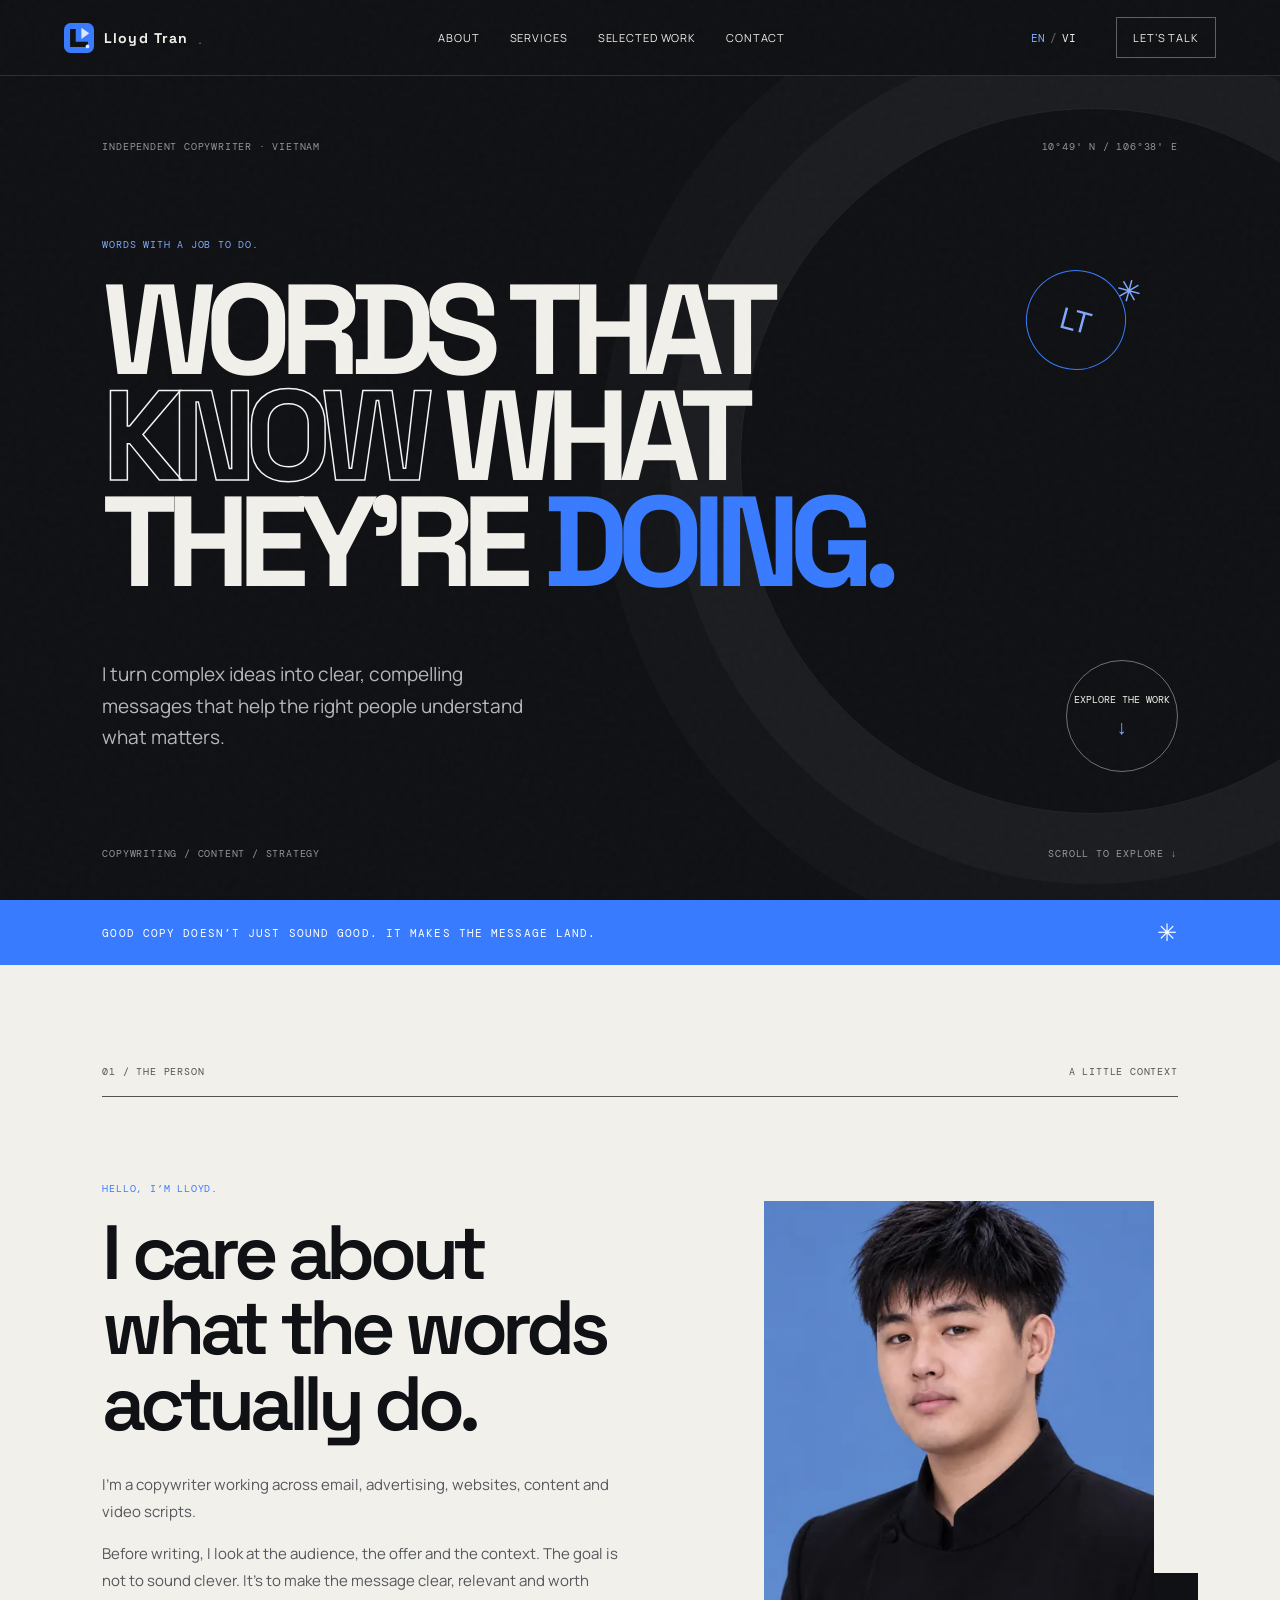
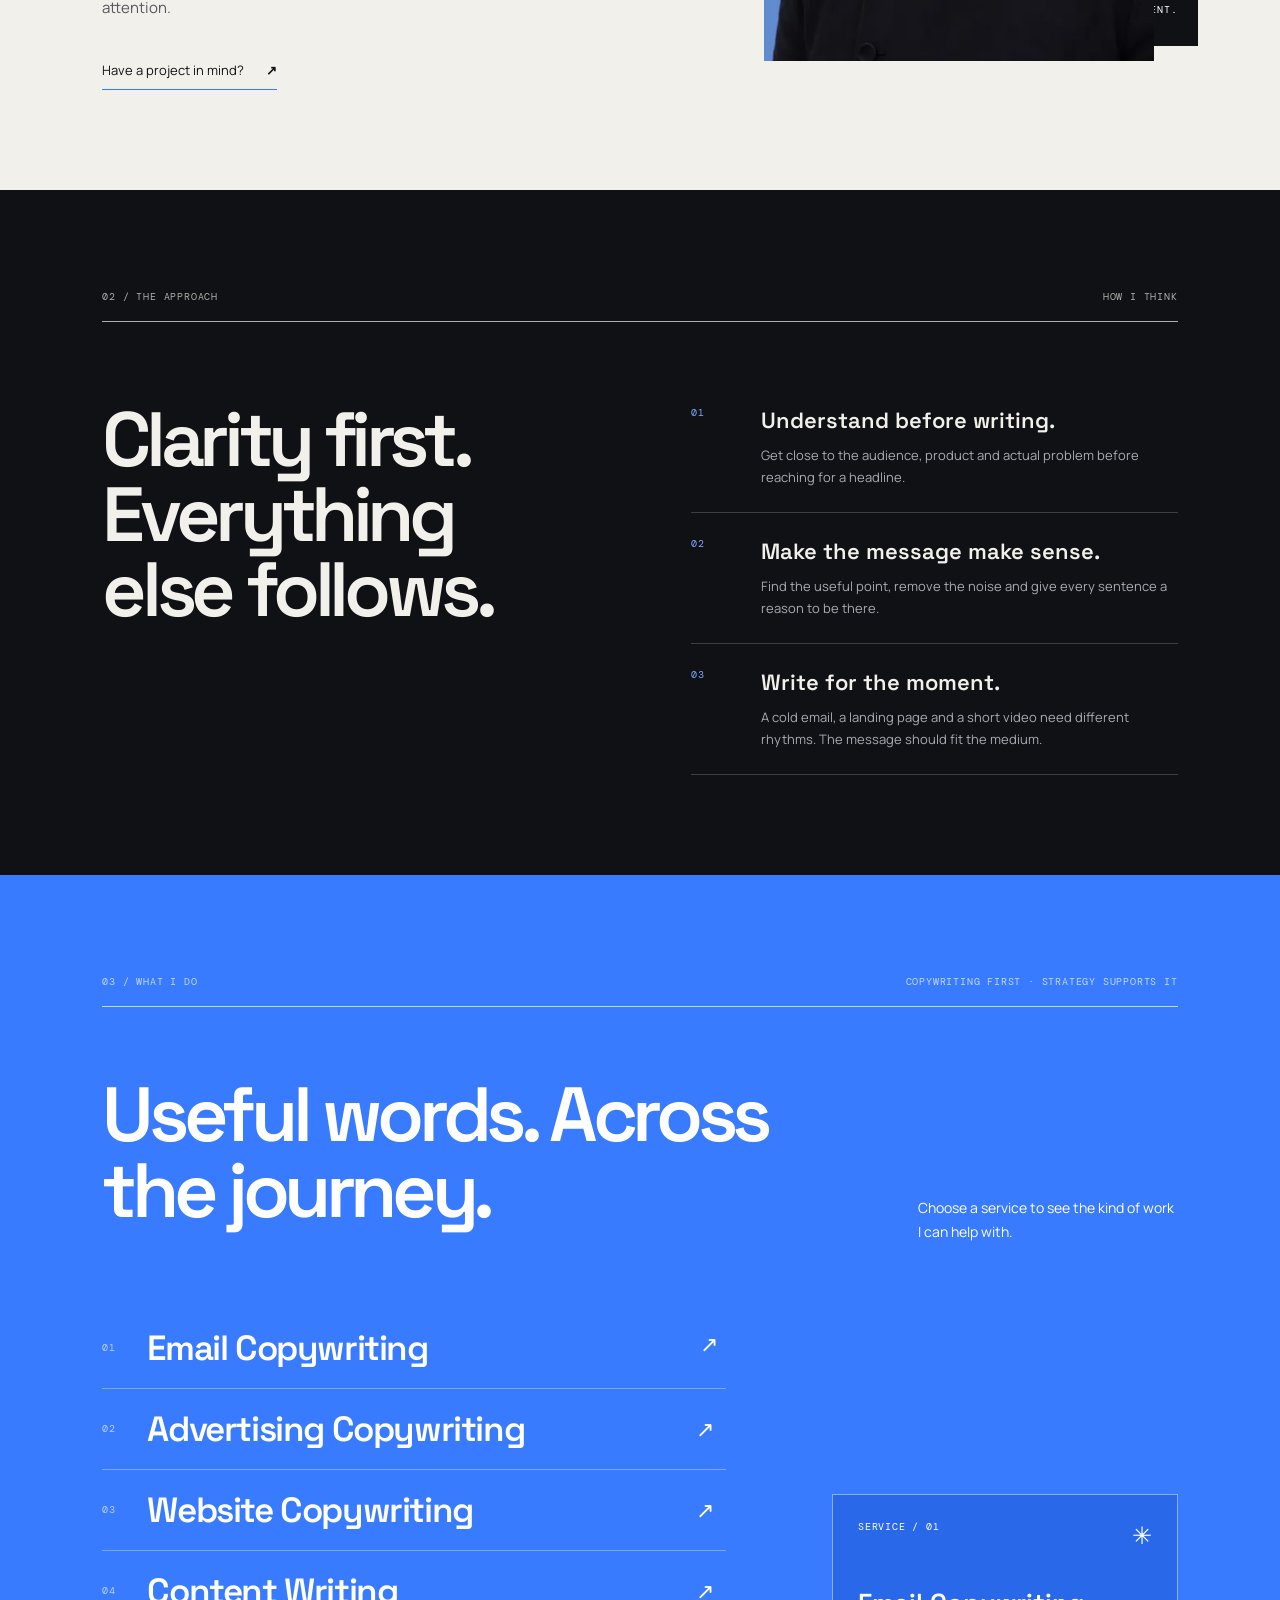
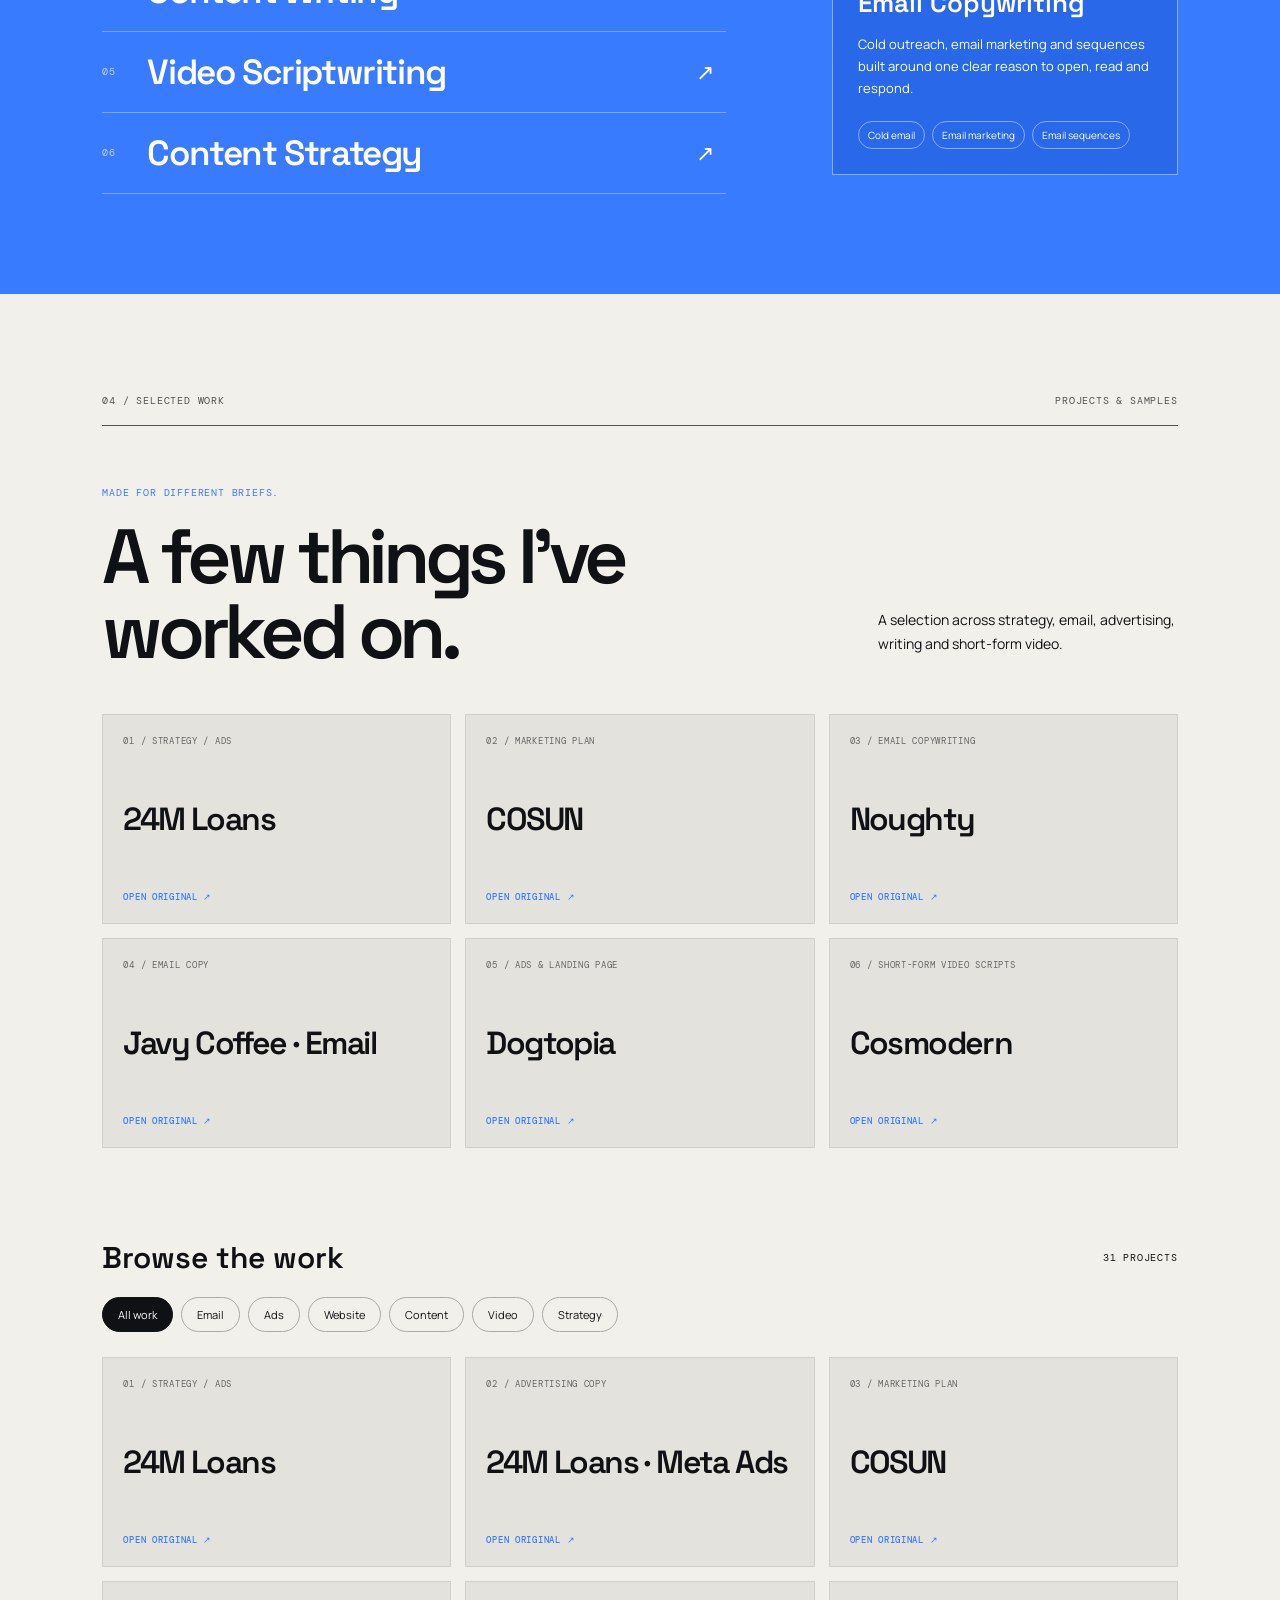
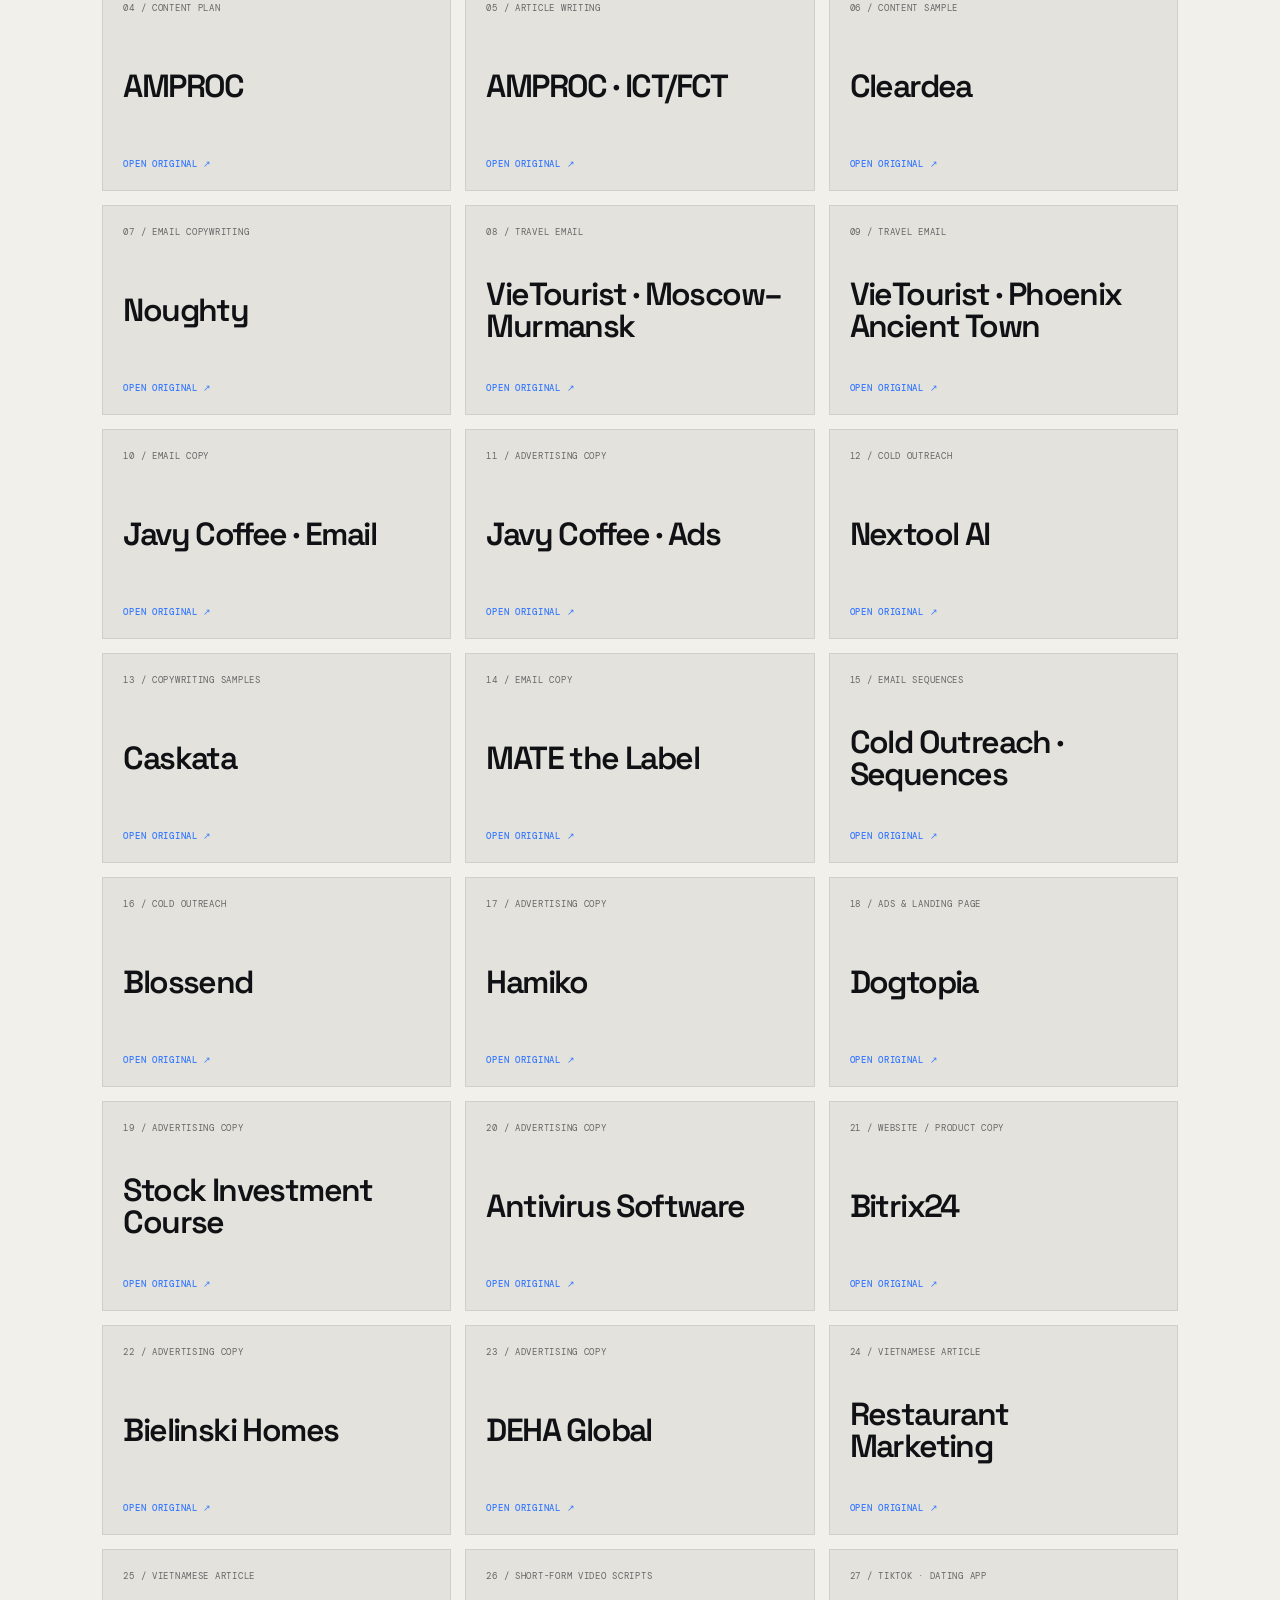
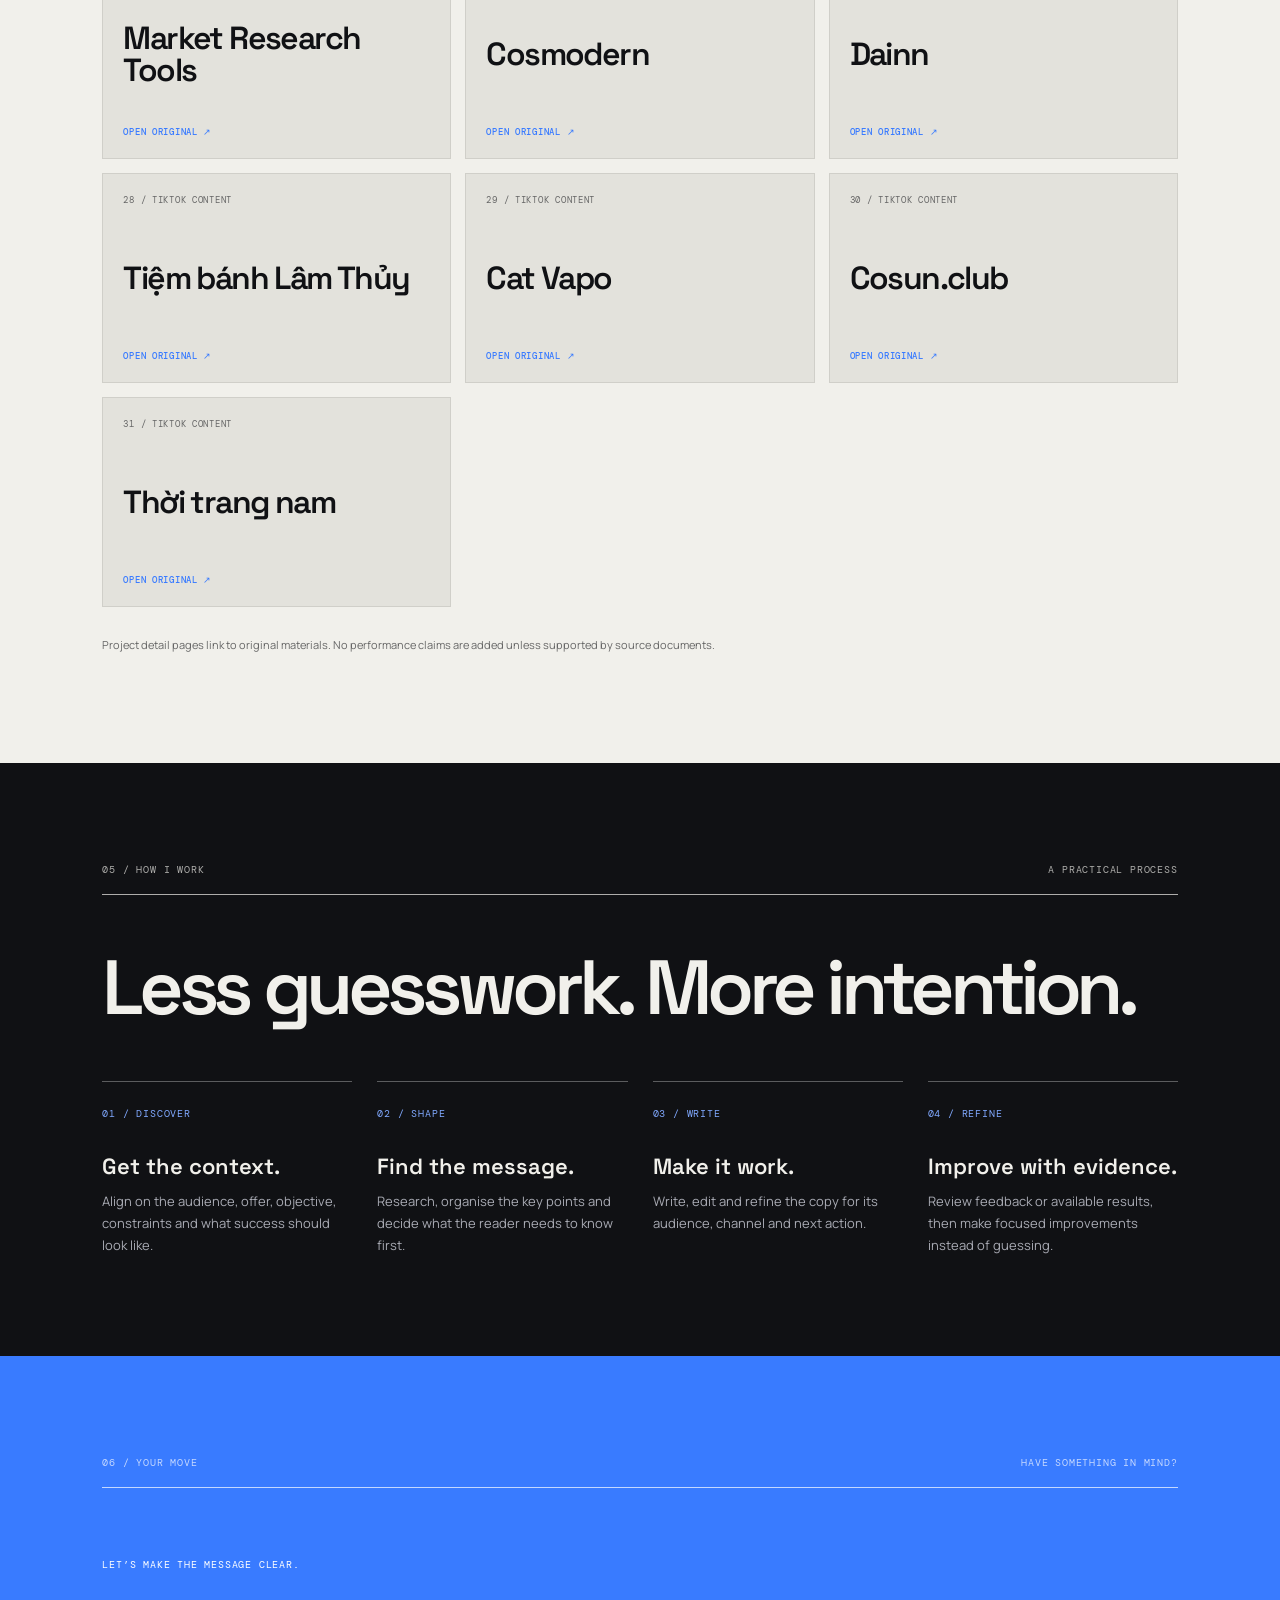
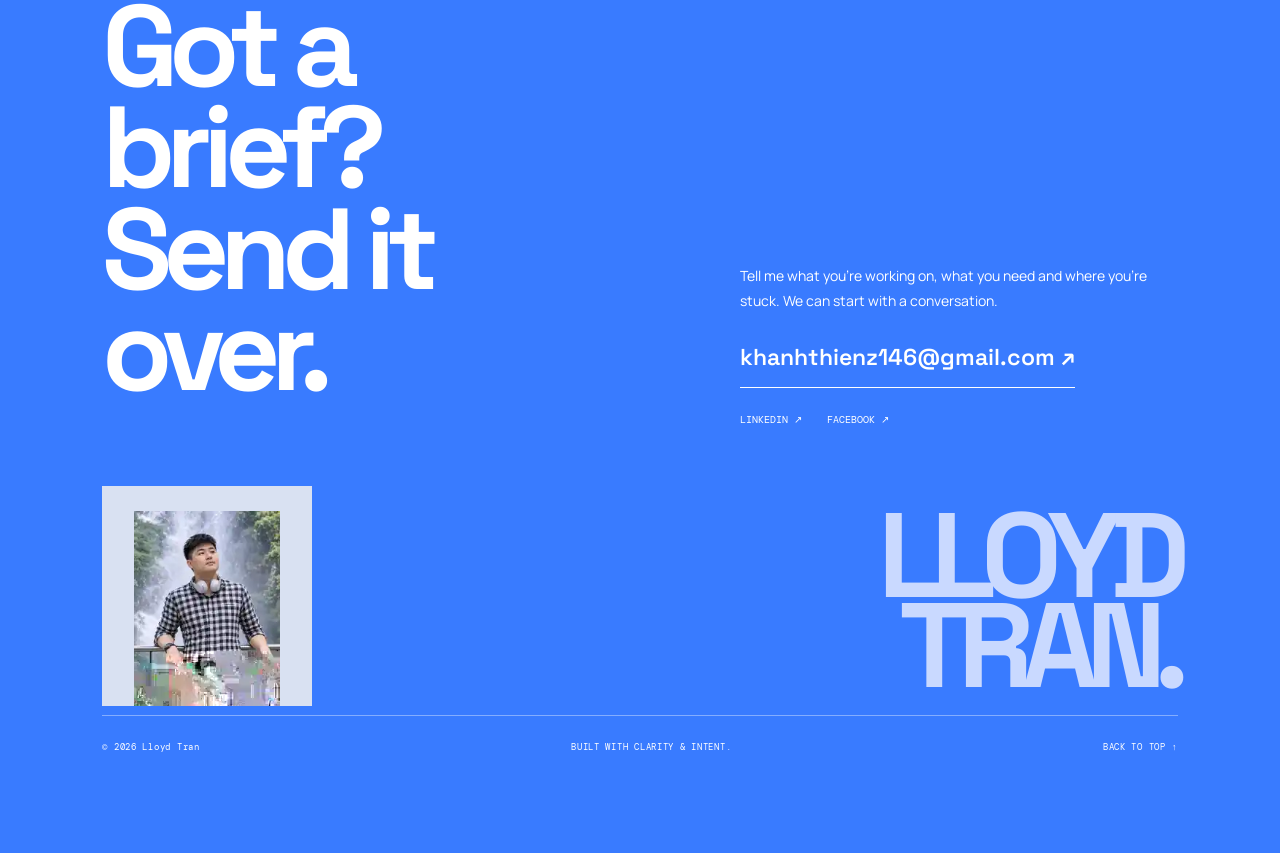
==== commit 7983135c: "Fix closing portrait markup and refresh image cache" ====
--- a/index.html
+++ b/index.html
@@ -146,7 +146,7 @@
         <div><p class="eyebrow" data-i18n="contactEyebrow">LET’S MAKE THE MESSAGE CLEAR.</p><h2 class="contact-heading" data-i18n="contactHeading">Got a brief?<br><em>Send it over.</em></h2></div>
         <div class="contact-side"><p data-i18n="contactBody">Tell me what you’re working on, what you need and where you’re stuck. We can start with a conversation.</p><a class="email-link" href="mailto:khanhthienz146@gmail.com">khanhthienz146@gmail.com <span>↗</span></a><div class="social-links"><a href="https://www.linkedin.com/in/kh%C3%A1nh-thi%E1%BB%87n-lloyd-90896231b/" target="_blank" rel="noopener noreferrer">LINKEDIN ↗</a><a href="https://web.facebook.com/khanh.thien.75873" target="_blank" rel="noopener noreferrer">FACEBOOK ↗</a></div></div>
       </div>
-      <div class="closing-portrait" data-photo-slot="closing"><div class="closing-photo-placeholder"><span class="mono">02 / <span data-i18n="portraitClosing">CLOSING PORTRAIT</span></span><p data-i18n="photoPending">Photo will be added</p></div><img class="closing-photo-real" src="assets/portrait-closing.webp" alt="Lloyd Tran full-body portrait" onerror="this.hidden=true"><div class="closing-signature"><span data-i18n="signatureLine1">LLOYD</span><br><span data-i18n="signatureLine2">TRAN.</span></div></div>
+      <div class="closing-portrait" data-photo-slot="closing"><div class="closing-photo-placeholder"><span class="mono">02 / <span data-i18n="portraitClosing">CLOSING PORTRAIT</span></span><p data-i18n="photoPending">Photo will be added</p></div><img class="closing-photo-real" src="assets/portrait-closing.webp?v=3" alt="Portrait of Trần Khánh Thiện outdoors" width="180" height="240" loading="eager" decoding="async" onerror="this.hidden=true"><div class="closing-signature"><span data-i18n="signatureLine1">LLOYD</span><br><span data-i18n="signatureLine2">TRAN.</span></div></div>
       <footer class="site-footer mono"><span>© <span id="year">2026</span> <span data-i18n="brandName">Lloyd Tran</span></span><span data-i18n="footerNote">BUILT WITH CLARITY & INTENT.</span><a href="#top" data-i18n="backTop">BACK TO TOP ↑</a></footer>
     </section>
   </main>
--- a/styles.css
+++ b/styles.css
@@ -1,3 +1,3 @@
-:root{--ink:#101114;--paper:#f1f0eb;--blue:#397bff;--line:rgba(16,17,20,.17);--display:"Space Grotesk",sans-serif;--body:"Manrope",sans-serif;--mono:"DM Mono",monospace}*{box-sizing:border-box}html{scroll-behavior:smooth}body{margin:0;background:var(--ink);color:var(--paper);font-family:var(--body);overflow-x:hidden}a{color:inherit;text-decoration:none}button{font:inherit;cursor:pointer}.noise{pointer-events:none;position:fixed;inset:0;z-index:20;opacity:.035;background-image:url("data:image/svg+xml,%3Csvg viewBox='0 0 180 180' xmlns='http://www.w3.org/2000/svg'%3E%3Cfilter id='n'%3E%3CfeTurbulence type='fractalNoise' baseFrequency='.8' numOctaves='3' stitchTiles='stitch'/%3E%3C/filter%3E%3Crect width='100%25' height='100%25' filter='url(%23n)' opacity='.6'/%3E%3C/svg%3E")}.mono,.eyebrow,.section-index,.hero-topline,.hero-footer,.project-card-top,.project-card-bottom{font-family:var(--mono);letter-spacing:.08em;font-size:10px}.site-header{height:76px;padding:0 5vw;display:flex;align-items:center;justify-content:space-between;border-bottom:1px solid #ffffff20;background:#101114;position:absolute;z-index:10;top:0;width:100%}.brand{display:flex;align-items:center;gap:10px}.brand-mark{width:30px}.brand-name{font:700 18px var(--display);letter-spacing:.08em}.brand-dot,.blue-word{color:var(--blue)}.desktop-nav,.header-actions{display:flex;align-items:center;gap:30px}.desktop-nav a,.header-cta{font-size:11px;text-transform:uppercase;letter-spacing:.08em}.desktop-nav a:hover,.header-cta:hover{color:#80a9ff}.lang-toggle{border:0;background:none;color:inherit;font:11px var(--mono);padding:10px}.lang-active{color:#80a9ff}.lang-divider{opacity:.4;padding:0 5px}.header-cta{border:1px solid #ffffff55;padding:12px 16px}.menu-toggle,.mobile-nav{display:none}.hero{min-height:760px;min-height:100svh;padding:140px 8vw 40px;position:relative;display:flex;flex-direction:column;justify-content:space-between;overflow:hidden}.hero:after{content:"";position:absolute;width:55vw;height:55vw;border:1px solid #ffffff14;border-radius:50%;right:-13vw;top:12%;box-shadow:0 0 0 70px #ffffff08,0 0 0 140px #ffffff05;pointer-events:none}.hero-topline,.hero-footer{display:flex;justify-content:space-between;color:#92949d}.hero-content{position:relative;z-index:1;margin:auto 0}.hero-eyebrow{color:#80a9ff;margin-bottom:26px}.hero-title{font:700 clamp(58px,10vw,150px)/.83 var(--display);letter-spacing:-.09em;margin:0;max-width:1200px}.outline-word{-webkit-text-stroke:1.5px #f4f4f5;color:transparent}.hero-bottom{display:flex;align-items:end;justify-content:space-between;gap:30px;margin-top:45px}.hero-description{font-size:clamp(14px,1.5vw,19px);line-height:1.65;max-width:450px;color:#b7b8bf}.round-link{width:112px;height:112px;border-radius:50%;border:1px solid #ffffff65;display:flex;flex-direction:column;justify-content:center;align-items:center;gap:8px;font:10px var(--mono);text-align:center}.round-link b{font-size:20px;color:#80a9ff}.hero-stamp{position:absolute;right:12%;top:30%;width:100px;height:100px;border:1px solid #397bff;border-radius:50%;display:grid;place-items:center;color:#80a9ff;font:30px var(--display);transform:rotate(15deg)}.hero-stamp i{position:absolute;right:-7px;top:-12px;font-style:normal;font-size:30px}.intro-strip{background:var(--blue);color:#fff;padding:17px 8vw;display:flex;justify-content:space-between;align-items:center;font:11px var(--mono);letter-spacing:.1em}.intro-strip p{margin:0}.strip-star{font-size:24px}.section-pad{padding:100px 8vw}.section-light{background:var(--paper);color:var(--ink)}.section-dark{background:var(--ink);color:var(--paper)}.section-blue{background:var(--blue);color:white}.section-index{display:flex;justify-content:space-between;border-bottom:1px solid currentColor;padding-bottom:18px;opacity:.7}.about-layout{display:grid;grid-template-columns:1.1fr .9fr;gap:8vw;padding-top:75px;align-items:center}.blue-eyebrow{color:var(--blue)}.section-heading{font:600 clamp(42px,6vw,84px)/.98 var(--display);letter-spacing:-.07em;margin:20px 0 30px}.section-heading em{font-style:normal;color:var(--blue)}.about-paragraphs{max-width:570px;font-size:15px;line-height:1.8;color:#55575d}.text-link{display:inline-flex;gap:22px;margin-top:25px;padding-bottom:10px;border-bottom:1px solid var(--blue);font-size:13px}.about-visual{position:relative;min-height:430px;display:grid;place-items:center}.portrait-frame{position:relative;width:min(100%,390px);height:460px;background:#d5d9e3;overflow:hidden;color:#101114}.portrait-placeholder{position:absolute;inset:0;display:flex;flex-direction:column;align-items:center;justify-content:center;gap:15px;background:linear-gradient(145deg,#d9e1f2,#aab9d3)}.portrait-number{font:80px var(--display);color:#397bff}.portrait-label,.portrait-note{font:10px var(--mono);letter-spacing:.1em}.portrait-note{opacity:.55}.portrait-caption{position:absolute;bottom:14px;left:16px;right:16px;display:flex;justify-content:space-between;font-size:9px}.portrait-real{position:absolute;inset:0;width:100%;height:100%;object-fit:cover;z-index:2}.orbit-note{position:absolute;right:-20px;bottom:15px;background:var(--ink);color:#fff;padding:20px;display:flex;gap:14px;align-items:center}.orbit-note>span:first-child{color:var(--blue);font-size:25px}.thinking-layout{display:grid;grid-template-columns:1fr 1fr;gap:8vw;padding-top:60px}.light-heading{color:var(--paper)}.thinking-points article{display:grid;grid-template-columns:50px 1fr;gap:20px;border-bottom:1px solid #ffffff30;padding:24px 0}.point-no{color:#80a9ff}.thinking-points h3,.process-steps h3{font:600 22px var(--display);margin:0 0 10px}.thinking-points p,.process-steps p{color:#a9abb4;line-height:1.7;font-size:13px;margin:0}.services-heading-row,.work-heading-row{display:flex;justify-content:space-between;align-items:end;gap:35px;margin:50px 0}.services-heading-row p,.work-heading-row>p{max-width:300px;font-size:14px;line-height:1.7}.service-list{width:58%}.service-item{display:grid;grid-template-columns:45px 1fr 30px;align-items:center;width:100%;padding:18px 0;border:0;border-bottom:1px solid #ffffff55;background:transparent;color:white;text-align:left}.service-number{font-size:10px;opacity:.65}.service-name{font:600 clamp(20px,3vw,35px) var(--display);letter-spacing:-.04em}.service-arrow{font-size:22px;transition:transform .2s}.service-item:hover .service-arrow,.service-item.is-active .service-arrow{transform:translate(4px,-4px)}.service-detail{position:absolute;right:8vw;width:27%;margin-top:-300px;padding:25px;border:1px solid #ffffff75;background:#2868e9}.service-detail-top{display:flex;justify-content:space-between;font:10px var(--mono)}.service-detail-mark{font-size:24px}.service-detail h3{font:600 26px var(--display);margin:35px 0 12px}.service-detail p{font-size:13px;line-height:1.7}.service-tags{display:flex;gap:7px;flex-wrap:wrap;margin-top:22px}.service-tags span{border:1px solid #ffffff70;border-radius:30px;padding:6px 9px;font-size:10px}.work-heading-row{margin-bottom:45px}.work-heading-row .section-heading{margin-bottom:0}.featured-grid,.project-grid{display:grid;grid-template-columns:repeat(3,1fr);gap:14px}.project-card{min-height:210px;background:#e3e2dc;border:1px solid #d0cfc9;padding:20px;display:flex;flex-direction:column;justify-content:space-between;color:var(--ink);transition:transform .25s,background .25s}.project-card:hover{transform:translateY(-6px);background:#fff}.project-card-top,.project-card-bottom{font-size:9px;color:#666}.project-card h4{font:600 clamp(22px,2.5vw,34px)/1 var(--display);letter-spacing:-.05em;margin:35px 0}.all-work-header{display:flex;justify-content:space-between;align-items:center;margin:90px 0 20px}.all-work-header h3{font:600 30px var(--display);margin:0}.filter-row{display:flex;gap:8px;flex-wrap:wrap;margin-bottom:25px}.filter-button{border:1px solid #aaa;background:transparent;color:var(--ink);padding:9px 15px;border-radius:30px;font-size:11px}.filter-button.is-active,.filter-button:hover{background:var(--ink);color:white;border-color:var(--ink)}.work-footnote{font-size:11px;color:#666;margin-top:30px}.process-heading{margin:55px 0}.process-steps{display:grid;grid-template-columns:repeat(4,1fr);gap:25px}.process-steps article{border-top:1px solid #ffffff50;padding-top:18px}.process-steps article>span{color:#80a9ff}.process-steps h3{margin-top:30px}.contact-layout{display:grid;grid-template-columns:1.1fr .9fr;gap:8vw;padding:60px 0}.contact-heading{font:700 clamp(55px,9vw,125px)/.88 var(--display);letter-spacing:-.08em;margin:25px 0}.contact-heading em{font-style:normal;color:#c9d9ff}.contact-side{align-self:end;max-width:450px}.contact-side p{line-height:1.8;font-size:14px}.email-link{display:inline-block;font:600 clamp(16px,2vw,23px) var(--display);padding:15px 0;border-bottom:1px solid white}.social-links{display:flex;gap:25px;margin-top:25px;font:10px var(--mono)}.closing-portrait{height:230px;position:relative;display:flex;justify-content:end;align-items:center;border-bottom:1px solid #ffffff60}.closing-photo-placeholder{position:absolute;left:0;top:0;width:210px;height:195px;background:#d9e1f2;color:#101114;display:flex;flex-direction:column;justify-content:center;align-items:center;gap:15px}.closing-photo-placeholder p{font-size:10px}.closing-photo-real{position:absolute;left:0;top:25px;width:210px;height:195px;object-fit:cover;z-index:2}.closing-signature{font:700 clamp(49px,13vw,120px)/.75 var(--display);letter-spacing:-.1em;text-align:right}.closing-signature span{color:#c9d9ff}.site-footer{display:flex;justify-content:space-between;padding-top:25px;font-size:9px}.site-footer a:hover{text-decoration:underline}.cursor-dot{display:none}.case-hero{padding:145px 8vw 75px;background:radial-gradient(circle at 82% 46%,#397bff38,transparent 30%),var(--ink)}.case-top{display:flex;justify-content:space-between;color:#9a9ca4}.case-category{color:#80a9ff;margin:70px 0 15px}.case-hero h1{font:700 clamp(58px,10vw,138px)/.9 var(--display);letter-spacing:-.08em;margin:0;max-width:1100px}.case-meta{display:grid;grid-template-columns:repeat(3,1fr);gap:25px;border-top:1px solid #ffffff30;margin-top:80px;padding-top:20px}.case-meta span,.case-body>.mono{font:10px var(--mono);color:#888}.case-body{background:var(--paper);color:var(--ink);padding:90px 8vw}.case-body h2{font:600 clamp(30px,4vw,48px) var(--display);margin:28px 0}.case-body>p:not(.mono){max-width:680px;line-height:1.8;color:#56585e}.case-source-link{display:inline-block;margin:30px 0;padding:16px 20px;background:var(--blue);color:white;font:11px var(--mono)}.case-note{font-size:11px!important;color:#777!important}.case-back-link{display:inline-block;margin-top:60px;font:11px var(--mono);color:var(--blue)}.case-footer{display:flex;justify-content:space-between;padding:25px 8vw;color:#aaa;font-size:10px}.case-footer a:hover{text-decoration:underline}@media(max-width:850px){.desktop-nav{display:none}.menu-toggle{display:flex;flex-direction:column;gap:5px;background:none;border:0;padding:10px}.menu-toggle span{width:22px;height:1px;background:white}.mobile-nav{display:flex;position:absolute;top:76px;left:0;right:0;background:#101114;padding:0 8vw;max-height:0;overflow:hidden;flex-direction:column;transition:max-height .3s,padding .3s;z-index:9}.mobile-nav.is-open{max-height:260px;padding:18px 8vw}.mobile-nav a{padding:12px 0;border-bottom:1px solid #ffffff25}.about-layout,.thinking-layout,.contact-layout{grid-template-columns:1fr}.about-visual{margin-top:20px}.service-list{width:100%}.service-detail{position:static;width:100%;margin:30px 0 0}.process-steps{grid-template-columns:repeat(2,1fr)}.featured-grid,.project-grid{grid-template-columns:repeat(2,1fr)}.services-heading-row,.work-heading-row{align-items:start;flex-direction:column}.hero{min-height:800px}.hero-stamp{right:8%;top:25%}}@media(max-width:520px){.site-header{height:66px;padding:0 5vw}.header-cta{display:none}.mobile-nav{top:66px}.hero{padding:120px 6vw 28px;min-height:760px}.hero-topline,.hero-footer{font-size:8px}.hero-title{font-size:clamp(49px,14vw,75px)}.hero-stamp{width:65px;height:65px;font-size:20px;top:24%;right:9%}.hero-bottom{align-items:start}.round-link{width:78px;height:78px;flex-basis:78px;font-size:8px}.section-pad{padding:70px 6vw}.section-index{font-size:8px}.section-heading{font-size:clamp(40px,12vw,58px)}.about-layout{padding-top:45px}.portrait-frame{height:380px}.orbit-note{right:-5px}.service-name{font-size:20px}.service-item{grid-template-columns:32px 1fr 24px}.featured-grid,.project-grid{grid-template-columns:1fr}.project-card{min-height:170px}.process-steps{grid-template-columns:1fr}.all-work-header{margin-top:60px}.filter-row{gap:6px}.filter-button{padding:8px 11px}.contact-heading{font-size:clamp(52px,15vw,78px)}.closing-portrait{height:190px}.closing-photo-placeholder,.closing-photo-real{width:125px;height:140px}.closing-photo-real{top:25px}.closing-signature{font-size:49px}.site-footer{font-size:7px;gap:10px;flex-wrap:wrap}.case-hero{padding:115px 6vw 55px}.case-hero h1{font-size:55px}.case-meta{grid-template-columns:1fr;gap:5px;margin-top:50px}.case-body{padding:65px 6vw}.case-footer{padding:20px 6vw}}@media(prefers-reduced-motion:reduce){*,*:before,*:after{animation-duration:.01ms!important;transition-duration:.01ms!important;scroll-behavior:auto!important}}
+:root{--ink:#101114;--paper:#f1f0eb;--blue:#397bff;--line:rgba(16,17,20,.17);--display:"Space Grotesk",sans-serif;--body:"Manrope",sans-serif;--mono:"DM Mono",monospace}*{box-sizing:border-box}html{scroll-behavior:smooth}body{margin:0;background:var(--ink);color:var(--paper);font-family:var(--body);overflow-x:hidden}a{color:inherit;text-decoration:none}button{font:inherit;cursor:pointer}.noise{pointer-events:none;position:fixed;inset:0;z-index:20;opacity:.035;background-image:url("data:image/svg+xml,%3Csvg viewBox='0 0 180 180' xmlns='http://www.w3.org/2000/svg'%3E%3Cfilter id='n'%3E%3CfeTurbulence type='fractalNoise' baseFrequency='.8' numOctaves='3' stitchTiles='stitch'/%3E%3C/filter%3E%3Crect width='100%25' height='100%25' filter='url(%23n)' opacity='.6'/%3E%3C/svg%3E")}.mono,.eyebrow,.section-index,.hero-topline,.hero-footer,.project-card-top,.project-card-bottom{font-family:var(--mono);letter-spacing:.08em;font-size:10px}.site-header{height:76px;padding:0 5vw;display:flex;align-items:center;justify-content:space-between;border-bottom:1px solid #ffffff20;background:#101114;position:absolute;z-index:10;top:0;width:100%}.brand{display:flex;align-items:center;gap:10px}.brand-mark{width:30px}.brand-name{font:700 18px var(--display);letter-spacing:.08em}.brand-dot,.blue-word{color:var(--blue)}.desktop-nav,.header-actions{display:flex;align-items:center;gap:30px}.desktop-nav a,.header-cta{font-size:11px;text-transform:uppercase;letter-spacing:.08em}.desktop-nav a:hover,.header-cta:hover{color:#80a9ff}.lang-toggle{border:0;background:none;color:inherit;font:11px var(--mono);padding:10px}.lang-active{color:#80a9ff}.lang-divider{opacity:.4;padding:0 5px}.header-cta{border:1px solid #ffffff55;padding:12px 16px}.menu-toggle,.mobile-nav{display:none}.hero{min-height:760px;min-height:100svh;padding:140px 8vw 40px;position:relative;display:flex;flex-direction:column;justify-content:space-between;overflow:hidden}.hero:after{content:"";position:absolute;width:55vw;height:55vw;border:1px solid #ffffff14;border-radius:50%;right:-13vw;top:12%;box-shadow:0 0 0 70px #ffffff08,0 0 0 140px #ffffff05;pointer-events:none}.hero-topline,.hero-footer{display:flex;justify-content:space-between;color:#92949d}.hero-content{position:relative;z-index:1;margin:auto 0}.hero-eyebrow{color:#80a9ff;margin-bottom:26px}.hero-title{font:700 clamp(58px,10vw,150px)/.83 var(--display);letter-spacing:-.09em;margin:0;max-width:1200px}.outline-word{-webkit-text-stroke:1.5px #f4f4f5;color:transparent}.hero-bottom{display:flex;align-items:end;justify-content:space-between;gap:30px;margin-top:45px}.hero-description{font-size:clamp(14px,1.5vw,19px);line-height:1.65;max-width:450px;color:#b7b8bf}.round-link{width:112px;height:112px;border-radius:50%;border:1px solid #ffffff65;display:flex;flex-direction:column;justify-content:center;align-items:center;gap:8px;font:10px var(--mono);text-align:center}.round-link b{font-size:20px;color:#80a9ff}.hero-stamp{position:absolute;right:12%;top:30%;width:100px;height:100px;border:1px solid #397bff;border-radius:50%;display:grid;place-items:center;color:#80a9ff;font:30px var(--display);transform:rotate(15deg)}.hero-stamp i{position:absolute;right:-7px;top:-12px;font-style:normal;font-size:30px}.intro-strip{background:var(--blue);color:#fff;padding:17px 8vw;display:flex;justify-content:space-between;align-items:center;font:11px var(--mono);letter-spacing:.1em}.intro-strip p{margin:0}.strip-star{font-size:24px}.section-pad{padding:100px 8vw}.section-light{background:var(--paper);color:var(--ink)}.section-dark{background:var(--ink);color:var(--paper)}.section-blue{background:var(--blue);color:white}.section-index{display:flex;justify-content:space-between;border-bottom:1px solid currentColor;padding-bottom:18px;opacity:.7}.about-layout{display:grid;grid-template-columns:1.1fr .9fr;gap:8vw;padding-top:75px;align-items:center}.blue-eyebrow{color:var(--blue)}.section-heading{font:600 clamp(42px,6vw,84px)/.98 var(--display);letter-spacing:-.07em;margin:20px 0 30px}.section-heading em{font-style:normal;color:var(--blue)}.about-paragraphs{max-width:570px;font-size:15px;line-height:1.8;color:#55575d}.text-link{display:inline-flex;gap:22px;margin-top:25px;padding-bottom:10px;border-bottom:1px solid var(--blue);font-size:13px}.about-visual{position:relative;min-height:430px;display:grid;place-items:center}.portrait-frame{position:relative;width:min(100%,390px);height:460px;background:#d5d9e3;overflow:hidden;color:#101114}.portrait-placeholder{position:absolute;inset:0;display:flex;flex-direction:column;align-items:center;justify-content:center;gap:15px;background:linear-gradient(145deg,#d9e1f2,#aab9d3)}.portrait-number{font:80px var(--display);color:#397bff}.portrait-label,.portrait-note{font:10px var(--mono);letter-spacing:.1em}.portrait-note{opacity:.55}.portrait-caption{position:absolute;bottom:14px;left:16px;right:16px;display:flex;justify-content:space-between;font-size:9px}.portrait-real{position:absolute;inset:0;width:100%;height:100%;object-fit:cover;z-index:2}.orbit-note{position:absolute;right:-20px;bottom:15px;background:var(--ink);color:#fff;padding:20px;display:flex;gap:14px;align-items:center}.orbit-note>span:first-child{color:var(--blue);font-size:25px}.thinking-layout{display:grid;grid-template-columns:1fr 1fr;gap:8vw;padding-top:60px}.light-heading{color:var(--paper)}.thinking-points article{display:grid;grid-template-columns:50px 1fr;gap:20px;border-bottom:1px solid #ffffff30;padding:24px 0}.point-no{color:#80a9ff}.thinking-points h3,.process-steps h3{font:600 22px var(--display);margin:0 0 10px}.thinking-points p,.process-steps p{color:#a9abb4;line-height:1.7;font-size:13px;margin:0}.services-heading-row,.work-heading-row{display:flex;justify-content:space-between;align-items:end;gap:35px;margin:50px 0}.services-heading-row p,.work-heading-row>p{max-width:300px;font-size:14px;line-height:1.7}.service-list{width:58%}.service-item{display:grid;grid-template-columns:45px 1fr 30px;align-items:center;width:100%;padding:18px 0;border:0;border-bottom:1px solid #ffffff55;background:transparent;color:white;text-align:left}.service-number{font-size:10px;opacity:.65}.service-name{font:600 clamp(20px,3vw,35px) var(--display);letter-spacing:-.04em}.service-arrow{font-size:22px;transition:transform .2s}.service-item:hover .service-arrow,.service-item.is-active .service-arrow{transform:translate(4px,-4px)}.service-detail{position:absolute;right:8vw;width:27%;margin-top:-300px;padding:25px;border:1px solid #ffffff75;background:#2868e9}.service-detail-top{display:flex;justify-content:space-between;font:10px var(--mono)}.service-detail-mark{font-size:24px}.service-detail h3{font:600 26px var(--display);margin:35px 0 12px}.service-detail p{font-size:13px;line-height:1.7}.service-tags{display:flex;gap:7px;flex-wrap:wrap;margin-top:22px}.service-tags span{border:1px solid #ffffff70;border-radius:30px;padding:6px 9px;font-size:10px}.work-heading-row{margin-bottom:45px}.work-heading-row .section-heading{margin-bottom:0}.featured-grid,.project-grid{display:grid;grid-template-columns:repeat(3,1fr);gap:14px}.project-card{min-height:210px;background:#e3e2dc;border:1px solid #d0cfc9;padding:20px;display:flex;flex-direction:column;justify-content:space-between;color:var(--ink);transition:transform .25s,background .25s}.project-card:hover{transform:translateY(-6px);background:#fff}.project-card-top,.project-card-bottom{font-size:9px;color:#666}.project-card h4{font:600 clamp(22px,2.5vw,34px)/1 var(--display);letter-spacing:-.05em;margin:35px 0}.all-work-header{display:flex;justify-content:space-between;align-items:center;margin:90px 0 20px}.all-work-header h3{font:600 30px var(--display);margin:0}.filter-row{display:flex;gap:8px;flex-wrap:wrap;margin-bottom:25px}.filter-button{border:1px solid #aaa;background:transparent;color:var(--ink);padding:9px 15px;border-radius:30px;font-size:11px}.filter-button.is-active,.filter-button:hover{background:var(--ink);color:white;border-color:var(--ink)}.work-footnote{font-size:11px;color:#666;margin-top:30px}.process-heading{margin:55px 0}.process-steps{display:grid;grid-template-columns:repeat(4,1fr);gap:25px}.process-steps article{border-top:1px solid #ffffff50;padding-top:18px}.process-steps article>span{color:#80a9ff}.process-steps h3{margin-top:30px}.contact-layout{display:grid;grid-template-columns:1.1fr .9fr;gap:8vw;padding:60px 0}.contact-heading{font:700 clamp(55px,9vw,125px)/.88 var(--display);letter-spacing:-.08em;margin:25px 0}.contact-heading em{font-style:normal;color:#c9d9ff}.contact-side{align-self:end;max-width:450px}.contact-side p{line-height:1.8;font-size:14px}.email-link{display:inline-block;font:600 clamp(16px,2vw,23px) var(--display);padding:15px 0;border-bottom:1px solid white}.social-links{display:flex;gap:25px;margin-top:25px;font:10px var(--mono)}.closing-portrait{height:230px;position:relative;display:flex;justify-content:end;align-items:center;border-bottom:1px solid #ffffff60}.closing-photo-placeholder{position:absolute;left:0;top:0;width:210px;height:195px;background:#d9e1f2;color:#101114;display:flex;flex-direction:column;justify-content:center;align-items:center;gap:15px}.closing-photo-placeholder p{font-size:10px}.closing-photo-real{position:absolute;left:0;top:25px;width:210px;height:195px;object-fit:contain;object-position:center;background:#d9e1f2;z-index:2}.closing-signature{font:700 clamp(49px,13vw,120px)/.75 var(--display);letter-spacing:-.1em;text-align:right}.closing-signature span{color:#c9d9ff}.site-footer{display:flex;justify-content:space-between;padding-top:25px;font-size:9px}.site-footer a:hover{text-decoration:underline}.cursor-dot{display:none}.case-hero{padding:145px 8vw 75px;background:radial-gradient(circle at 82% 46%,#397bff38,transparent 30%),var(--ink)}.case-top{display:flex;justify-content:space-between;color:#9a9ca4}.case-category{color:#80a9ff;margin:70px 0 15px}.case-hero h1{font:700 clamp(58px,10vw,138px)/.9 var(--display);letter-spacing:-.08em;margin:0;max-width:1100px}.case-meta{display:grid;grid-template-columns:repeat(3,1fr);gap:25px;border-top:1px solid #ffffff30;margin-top:80px;padding-top:20px}.case-meta span,.case-body>.mono{font:10px var(--mono);color:#888}.case-body{background:var(--paper);color:var(--ink);padding:90px 8vw}.case-body h2{font:600 clamp(30px,4vw,48px) var(--display);margin:28px 0}.case-body>p:not(.mono){max-width:680px;line-height:1.8;color:#56585e}.case-source-link{display:inline-block;margin:30px 0;padding:16px 20px;background:var(--blue);color:white;font:11px var(--mono)}.case-note{font-size:11px!important;color:#777!important}.case-back-link{display:inline-block;margin-top:60px;font:11px var(--mono);color:var(--blue)}.case-footer{display:flex;justify-content:space-between;padding:25px 8vw;color:#aaa;font-size:10px}.case-footer a:hover{text-decoration:underline}@media(max-width:850px){.desktop-nav{display:none}.menu-toggle{display:flex;flex-direction:column;gap:5px;background:none;border:0;padding:10px}.menu-toggle span{width:22px;height:1px;background:white}.mobile-nav{display:flex;position:absolute;top:76px;left:0;right:0;background:#101114;padding:0 8vw;max-height:0;overflow:hidden;flex-direction:column;transition:max-height .3s,padding .3s;z-index:9}.mobile-nav.is-open{max-height:260px;padding:18px 8vw}.mobile-nav a{padding:12px 0;border-bottom:1px solid #ffffff25}.about-layout,.thinking-layout,.contact-layout{grid-template-columns:1fr}.about-visual{margin-top:20px}.service-list{width:100%}.service-detail{position:static;width:100%;margin:30px 0 0}.process-steps{grid-template-columns:repeat(2,1fr)}.featured-grid,.project-grid{grid-template-columns:repeat(2,1fr)}.services-heading-row,.work-heading-row{align-items:start;flex-direction:column}.hero{min-height:800px}.hero-stamp{right:8%;top:25%}}@media(max-width:520px){.site-header{height:66px;padding:0 5vw}.header-cta{display:none}.mobile-nav{top:66px}.hero{padding:120px 6vw 28px;min-height:760px}.hero-topline,.hero-footer{font-size:8px}.hero-title{font-size:clamp(49px,14vw,75px)}.hero-stamp{width:65px;height:65px;font-size:20px;top:24%;right:9%}.hero-bottom{align-items:start}.round-link{width:78px;height:78px;flex-basis:78px;font-size:8px}.section-pad{padding:70px 6vw}.section-index{font-size:8px}.section-heading{font-size:clamp(40px,12vw,58px)}.about-layout{padding-top:45px}.portrait-frame{height:380px}.orbit-note{right:-5px}.service-name{font-size:20px}.service-item{grid-template-columns:32px 1fr 24px}.featured-grid,.project-grid{grid-template-columns:1fr}.project-card{min-height:170px}.process-steps{grid-template-columns:1fr}.all-work-header{margin-top:60px}.filter-row{gap:6px}.filter-button{padding:8px 11px}.contact-heading{font-size:clamp(52px,15vw,78px)}.closing-portrait{height:190px}.closing-photo-placeholder,.closing-photo-real{width:125px;height:140px}.closing-photo-real{top:25px}.closing-signature{font-size:49px}.site-footer{font-size:7px;gap:10px;flex-wrap:wrap}.case-hero{padding:115px 6vw 55px}.case-hero h1{font-size:55px}.case-meta{grid-template-columns:1fr;gap:5px;margin-top:50px}.case-body{padding:65px 6vw}.case-footer{padding:20px 6vw}}@media(prefers-reduced-motion:reduce){*,*:before,*:after{animation-duration:.01ms!important;transition-duration:.01ms!important;scroll-behavior:auto!important}}
 /* Visibility guard: keep core content visible if an optional effect or script fails. */
 main{display:block!important;visibility:visible!important;opacity:1!important}main>section{visibility:visible!important;opacity:1!important}main>.hero{display:flex!important}.hero-content{display:block!important;visibility:visible!important;opacity:1!important}.hero-topline,.hero-footer{visibility:visible!important;opacity:1!important}.hero-title,.hero-eyebrow,.hero-description{visibility:visible!important;opacity:1!important}.hero-title{color:var(--paper)!important}.hero-description{color:#b7b8bf!important}.brand-name{white-space:nowrap;font-size:clamp(13px,1.1vw,18px)}.project-card{cursor:pointer}.project-card-bottom{color:var(--blue)!important;font-weight:500}
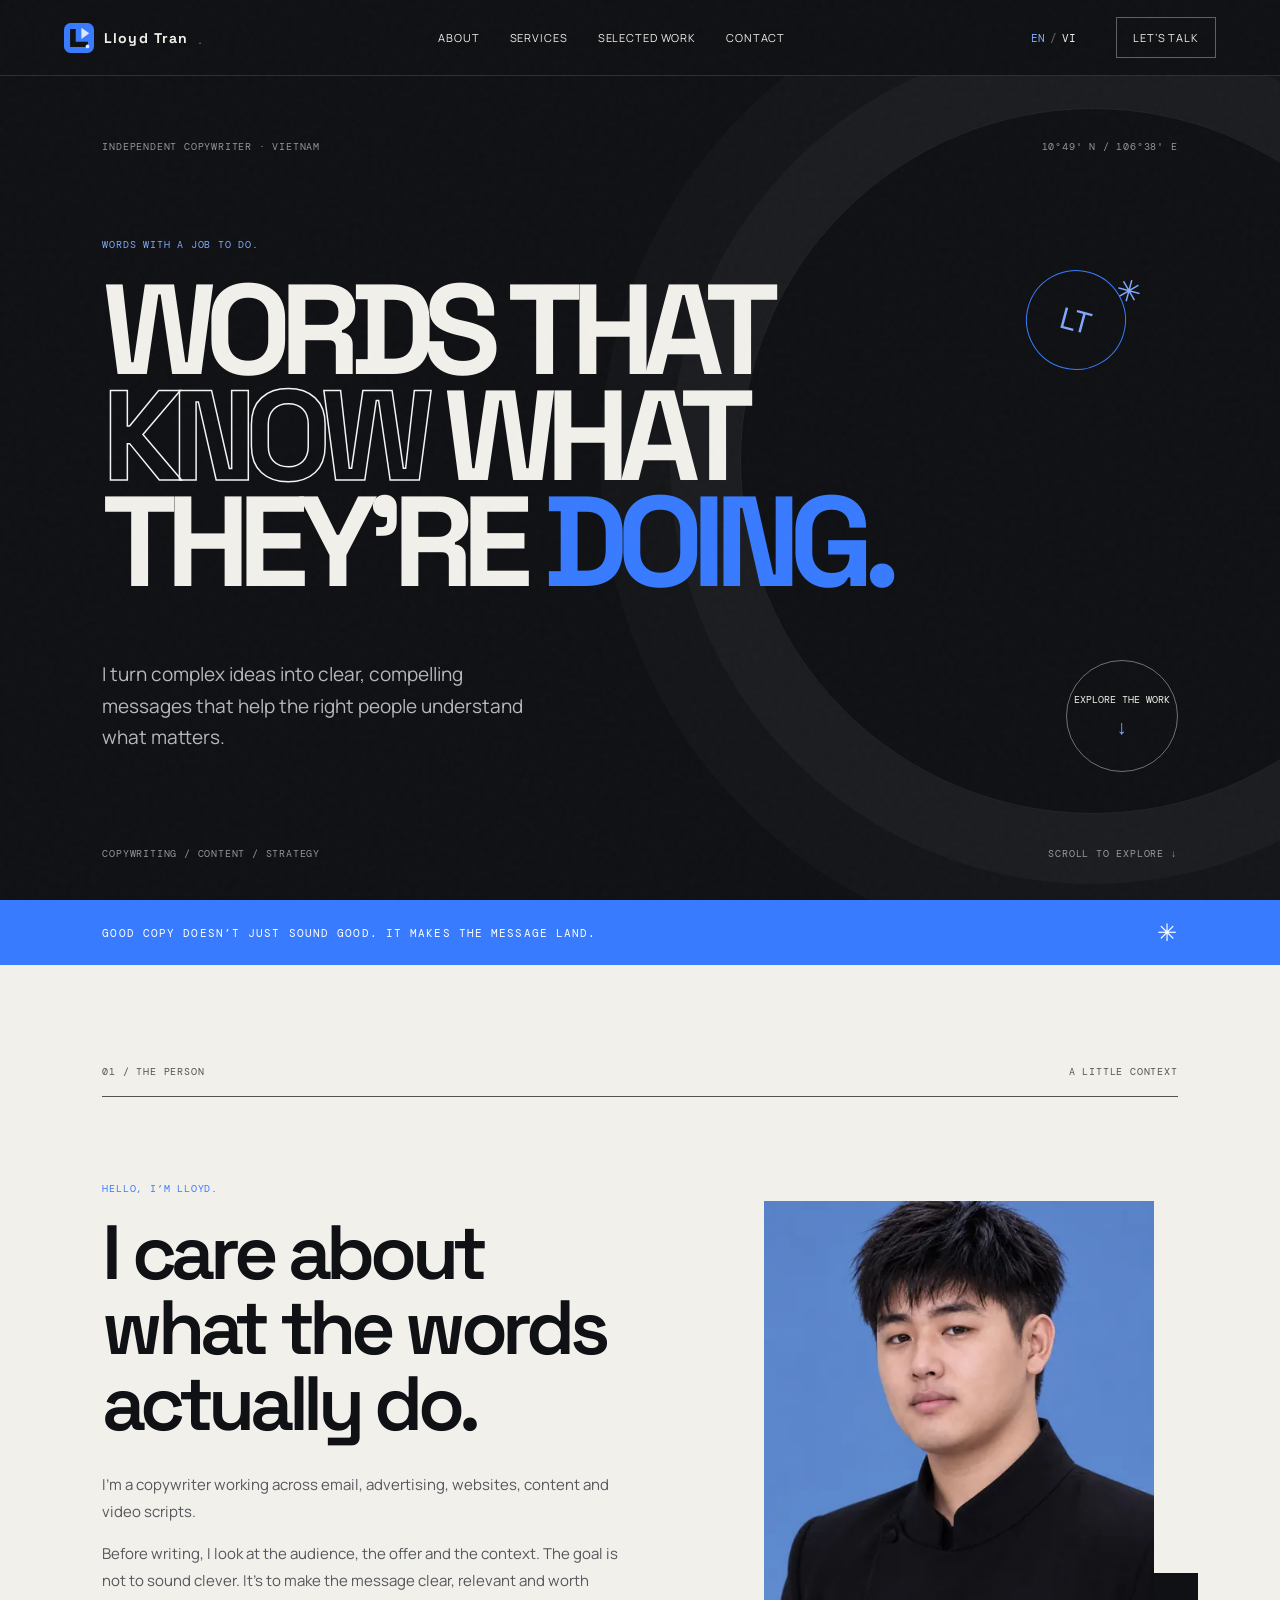
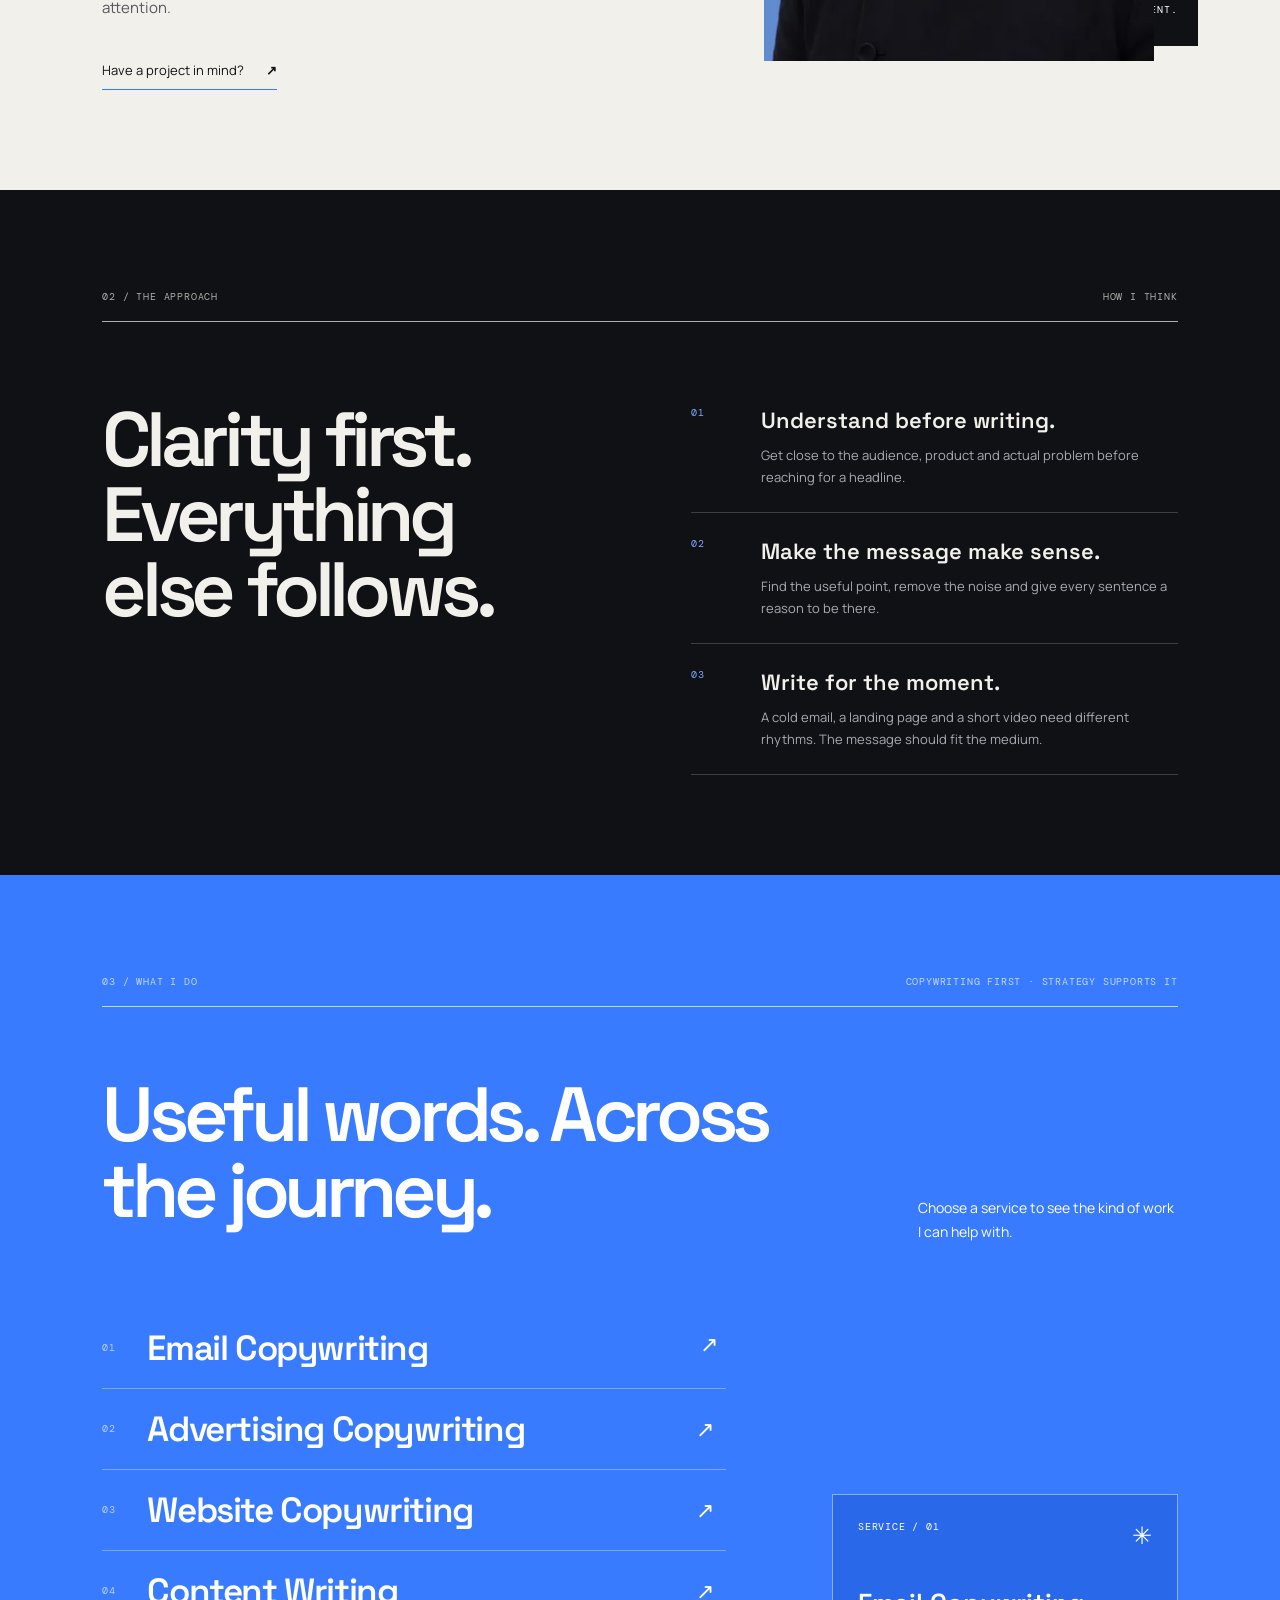
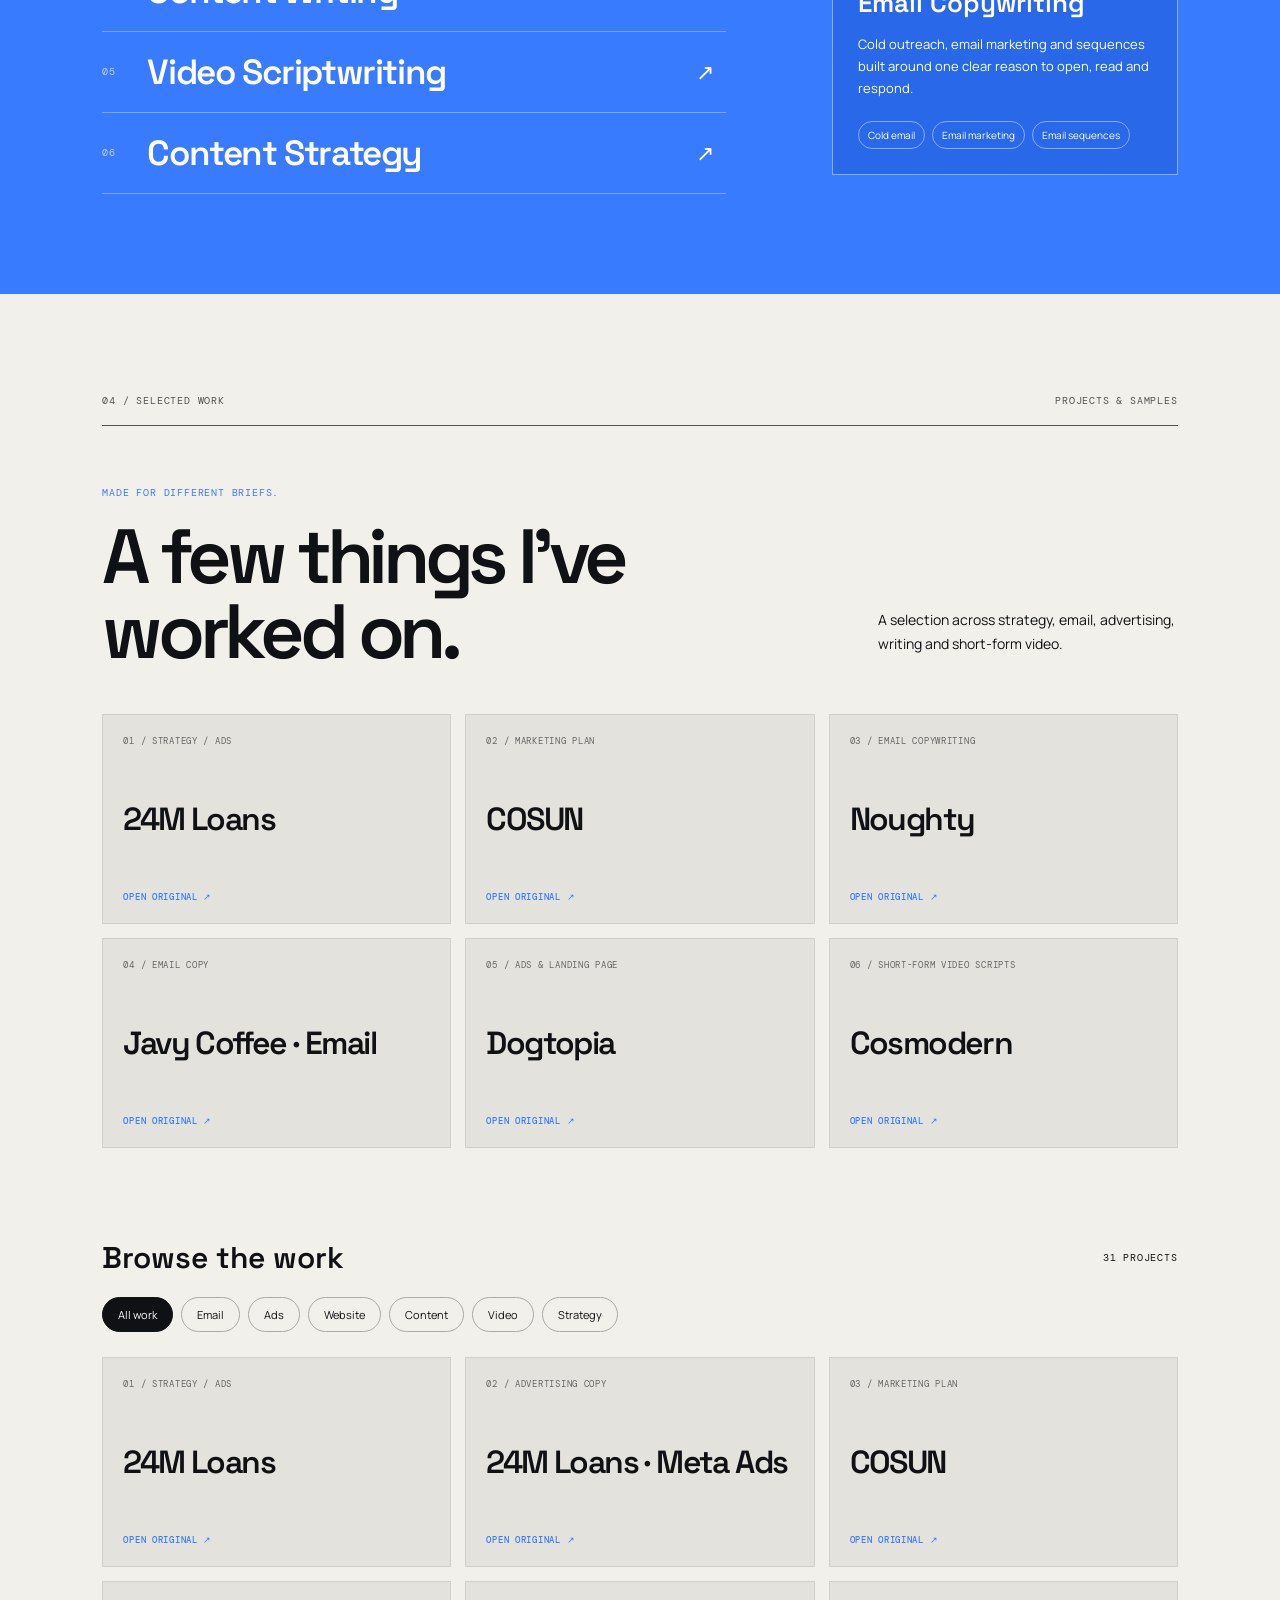
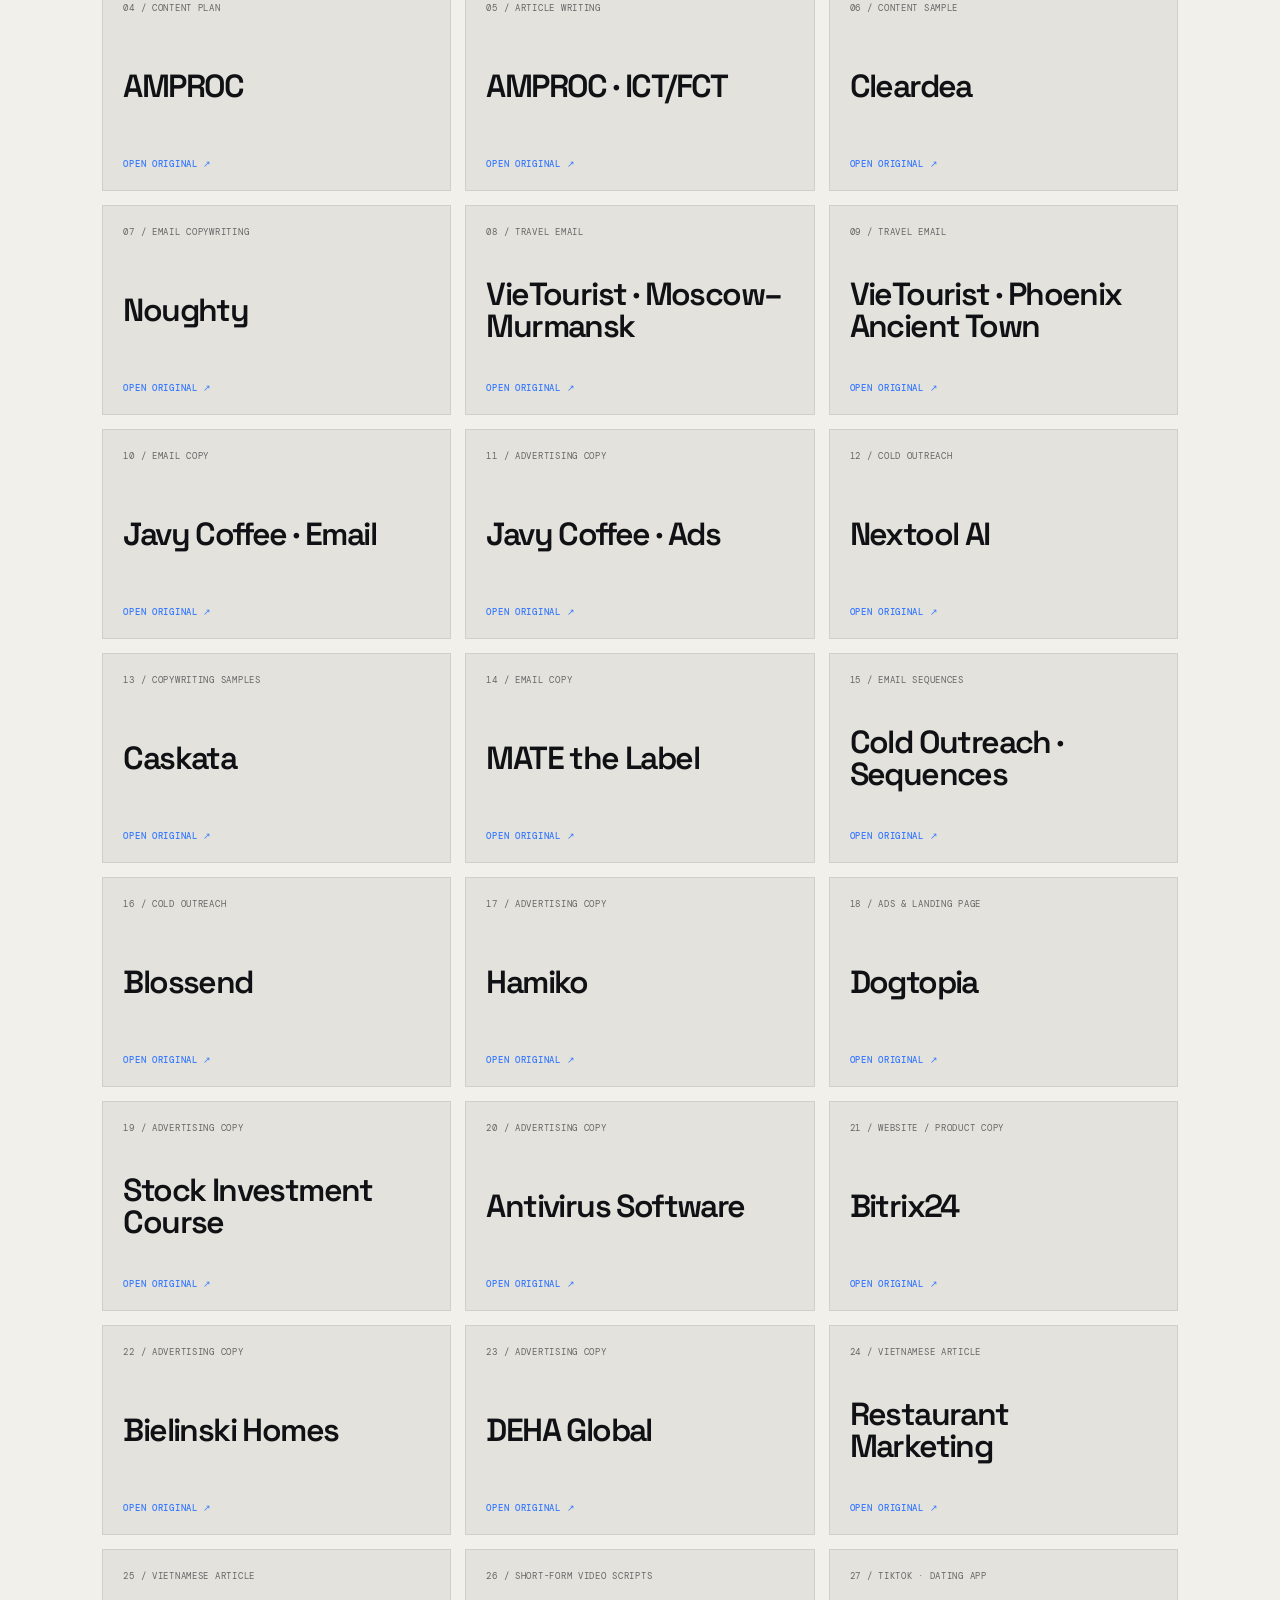
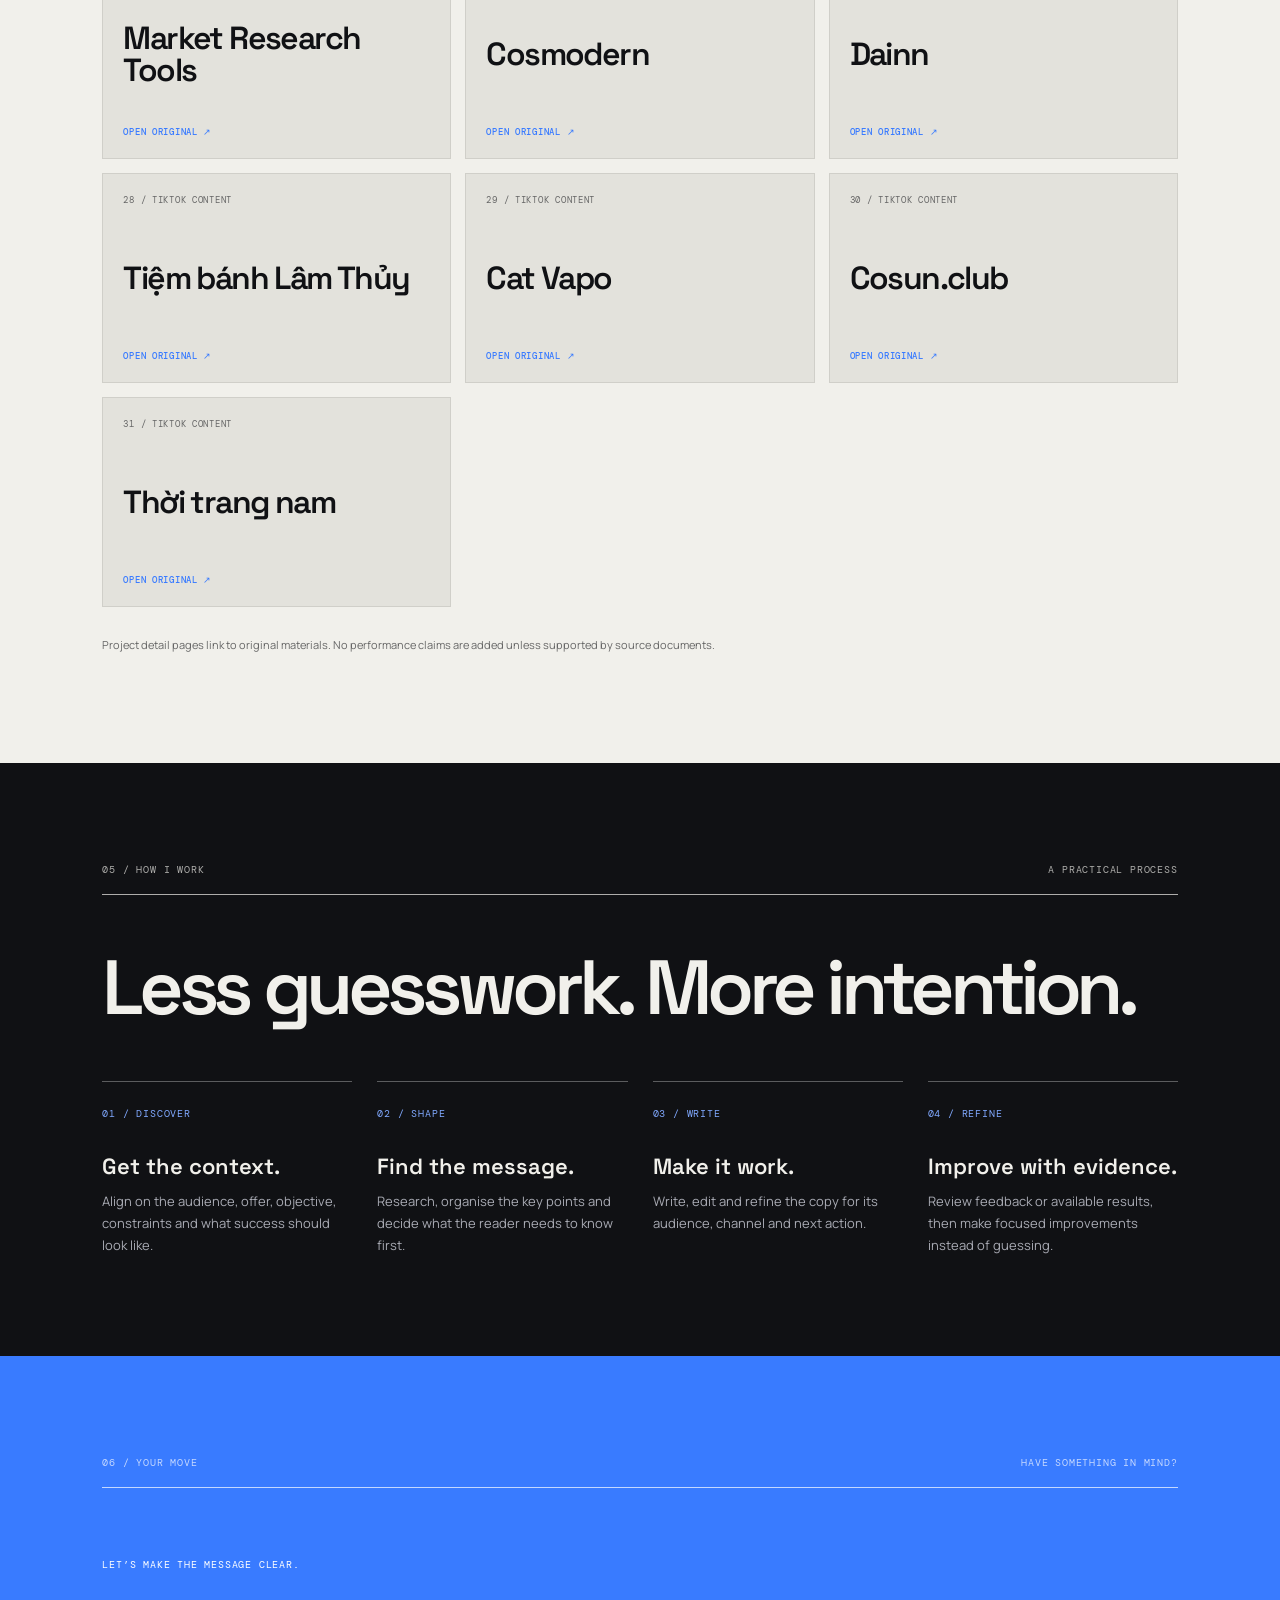
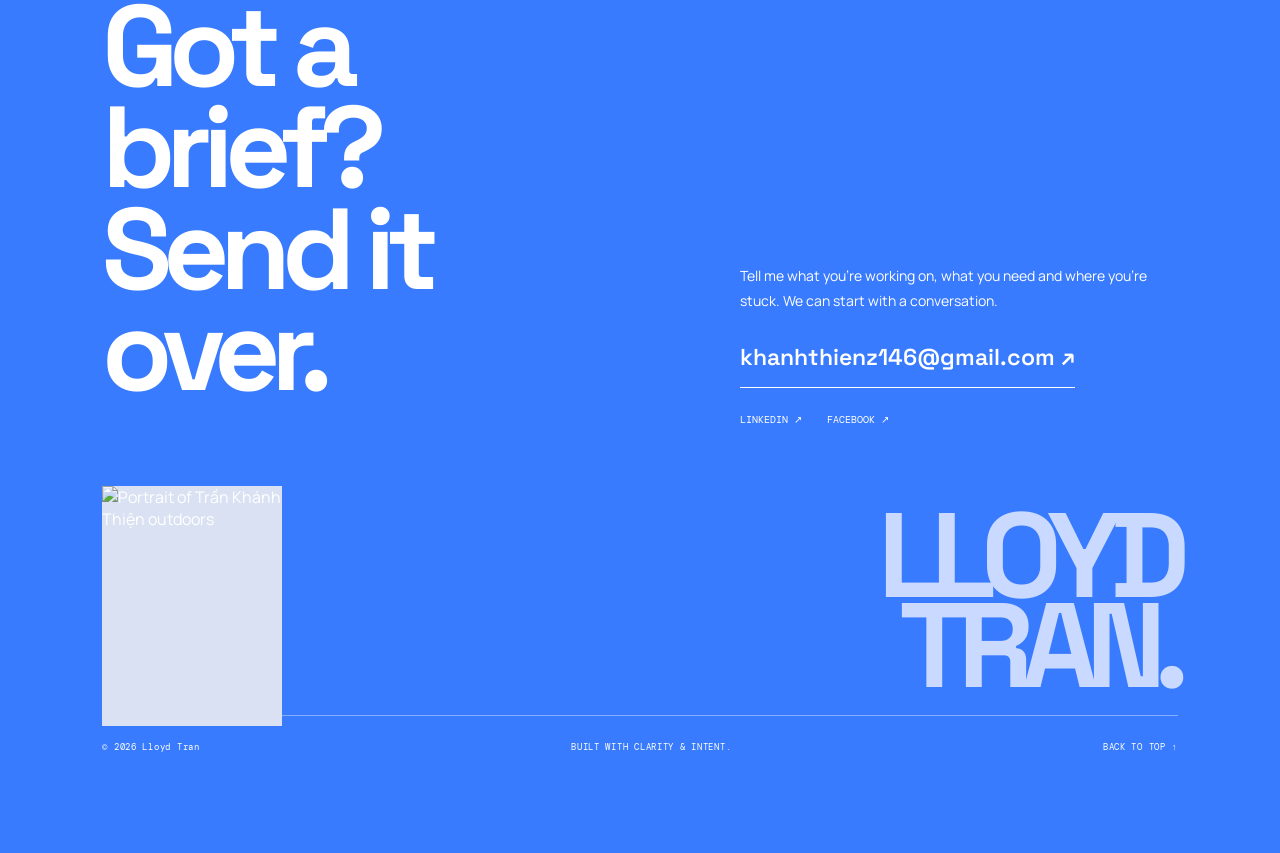
==== commit 6b5eafd0: "Replace broken closing portrait with original optimized photo" ====
--- a/index.html
+++ b/index.html
@@ -146,7 +146,7 @@
         <div><p class="eyebrow" data-i18n="contactEyebrow">LET’S MAKE THE MESSAGE CLEAR.</p><h2 class="contact-heading" data-i18n="contactHeading">Got a brief?<br><em>Send it over.</em></h2></div>
         <div class="contact-side"><p data-i18n="contactBody">Tell me what you’re working on, what you need and where you’re stuck. We can start with a conversation.</p><a class="email-link" href="mailto:khanhthienz146@gmail.com">khanhthienz146@gmail.com <span>↗</span></a><div class="social-links"><a href="https://www.linkedin.com/in/kh%C3%A1nh-thi%E1%BB%87n-lloyd-90896231b/" target="_blank" rel="noopener noreferrer">LINKEDIN ↗</a><a href="https://web.facebook.com/khanh.thien.75873" target="_blank" rel="noopener noreferrer">FACEBOOK ↗</a></div></div>
       </div>
-      <div class="closing-portrait" data-photo-slot="closing"><div class="closing-photo-placeholder"><span class="mono">02 / <span data-i18n="portraitClosing">CLOSING PORTRAIT</span></span><p data-i18n="photoPending">Photo will be added</p></div><img class="closing-photo-real" src="assets/portrait-closing.webp?v=3" alt="Portrait of Trần Khánh Thiện outdoors" width="180" height="240" loading="eager" decoding="async" onerror="this.hidden=true"><div class="closing-signature"><span data-i18n="signatureLine1">LLOYD</span><br><span data-i18n="signatureLine2">TRAN.</span></div></div>
+      <div class="closing-portrait" data-photo-slot="closing"><div class="closing-photo-placeholder"><span class="mono">02 / <span data-i18n="portraitClosing">CLOSING PORTRAIT</span></span><p data-i18n="photoPending">Photo will be added</p></div><img class="closing-photo-real" src="[data-uri]" alt="Portrait of Trần Khánh Thiện outdoors" width="420" height="560" loading="eager" decoding="async" onerror="this.hidden=true"><div class="closing-signature"><span data-i18n="signatureLine1">LLOYD</span><br><span data-i18n="signatureLine2">TRAN.</span></div></div>
       <footer class="site-footer mono"><span>© <span id="year">2026</span> <span data-i18n="brandName">Lloyd Tran</span></span><span data-i18n="footerNote">BUILT WITH CLARITY & INTENT.</span><a href="#top" data-i18n="backTop">BACK TO TOP ↑</a></footer>
     </section>
   </main>
--- a/styles.css
+++ b/styles.css
@@ -1,3 +1,3 @@
-:root{--ink:#101114;--paper:#f1f0eb;--blue:#397bff;--line:rgba(16,17,20,.17);--display:"Space Grotesk",sans-serif;--body:"Manrope",sans-serif;--mono:"DM Mono",monospace}*{box-sizing:border-box}html{scroll-behavior:smooth}body{margin:0;background:var(--ink);color:var(--paper);font-family:var(--body);overflow-x:hidden}a{color:inherit;text-decoration:none}button{font:inherit;cursor:pointer}.noise{pointer-events:none;position:fixed;inset:0;z-index:20;opacity:.035;background-image:url("data:image/svg+xml,%3Csvg viewBox='0 0 180 180' xmlns='http://www.w3.org/2000/svg'%3E%3Cfilter id='n'%3E%3CfeTurbulence type='fractalNoise' baseFrequency='.8' numOctaves='3' stitchTiles='stitch'/%3E%3C/filter%3E%3Crect width='100%25' height='100%25' filter='url(%23n)' opacity='.6'/%3E%3C/svg%3E")}.mono,.eyebrow,.section-index,.hero-topline,.hero-footer,.project-card-top,.project-card-bottom{font-family:var(--mono);letter-spacing:.08em;font-size:10px}.site-header{height:76px;padding:0 5vw;display:flex;align-items:center;justify-content:space-between;border-bottom:1px solid #ffffff20;background:#101114;position:absolute;z-index:10;top:0;width:100%}.brand{display:flex;align-items:center;gap:10px}.brand-mark{width:30px}.brand-name{font:700 18px var(--display);letter-spacing:.08em}.brand-dot,.blue-word{color:var(--blue)}.desktop-nav,.header-actions{display:flex;align-items:center;gap:30px}.desktop-nav a,.header-cta{font-size:11px;text-transform:uppercase;letter-spacing:.08em}.desktop-nav a:hover,.header-cta:hover{color:#80a9ff}.lang-toggle{border:0;background:none;color:inherit;font:11px var(--mono);padding:10px}.lang-active{color:#80a9ff}.lang-divider{opacity:.4;padding:0 5px}.header-cta{border:1px solid #ffffff55;padding:12px 16px}.menu-toggle,.mobile-nav{display:none}.hero{min-height:760px;min-height:100svh;padding:140px 8vw 40px;position:relative;display:flex;flex-direction:column;justify-content:space-between;overflow:hidden}.hero:after{content:"";position:absolute;width:55vw;height:55vw;border:1px solid #ffffff14;border-radius:50%;right:-13vw;top:12%;box-shadow:0 0 0 70px #ffffff08,0 0 0 140px #ffffff05;pointer-events:none}.hero-topline,.hero-footer{display:flex;justify-content:space-between;color:#92949d}.hero-content{position:relative;z-index:1;margin:auto 0}.hero-eyebrow{color:#80a9ff;margin-bottom:26px}.hero-title{font:700 clamp(58px,10vw,150px)/.83 var(--display);letter-spacing:-.09em;margin:0;max-width:1200px}.outline-word{-webkit-text-stroke:1.5px #f4f4f5;color:transparent}.hero-bottom{display:flex;align-items:end;justify-content:space-between;gap:30px;margin-top:45px}.hero-description{font-size:clamp(14px,1.5vw,19px);line-height:1.65;max-width:450px;color:#b7b8bf}.round-link{width:112px;height:112px;border-radius:50%;border:1px solid #ffffff65;display:flex;flex-direction:column;justify-content:center;align-items:center;gap:8px;font:10px var(--mono);text-align:center}.round-link b{font-size:20px;color:#80a9ff}.hero-stamp{position:absolute;right:12%;top:30%;width:100px;height:100px;border:1px solid #397bff;border-radius:50%;display:grid;place-items:center;color:#80a9ff;font:30px var(--display);transform:rotate(15deg)}.hero-stamp i{position:absolute;right:-7px;top:-12px;font-style:normal;font-size:30px}.intro-strip{background:var(--blue);color:#fff;padding:17px 8vw;display:flex;justify-content:space-between;align-items:center;font:11px var(--mono);letter-spacing:.1em}.intro-strip p{margin:0}.strip-star{font-size:24px}.section-pad{padding:100px 8vw}.section-light{background:var(--paper);color:var(--ink)}.section-dark{background:var(--ink);color:var(--paper)}.section-blue{background:var(--blue);color:white}.section-index{display:flex;justify-content:space-between;border-bottom:1px solid currentColor;padding-bottom:18px;opacity:.7}.about-layout{display:grid;grid-template-columns:1.1fr .9fr;gap:8vw;padding-top:75px;align-items:center}.blue-eyebrow{color:var(--blue)}.section-heading{font:600 clamp(42px,6vw,84px)/.98 var(--display);letter-spacing:-.07em;margin:20px 0 30px}.section-heading em{font-style:normal;color:var(--blue)}.about-paragraphs{max-width:570px;font-size:15px;line-height:1.8;color:#55575d}.text-link{display:inline-flex;gap:22px;margin-top:25px;padding-bottom:10px;border-bottom:1px solid var(--blue);font-size:13px}.about-visual{position:relative;min-height:430px;display:grid;place-items:center}.portrait-frame{position:relative;width:min(100%,390px);height:460px;background:#d5d9e3;overflow:hidden;color:#101114}.portrait-placeholder{position:absolute;inset:0;display:flex;flex-direction:column;align-items:center;justify-content:center;gap:15px;background:linear-gradient(145deg,#d9e1f2,#aab9d3)}.portrait-number{font:80px var(--display);color:#397bff}.portrait-label,.portrait-note{font:10px var(--mono);letter-spacing:.1em}.portrait-note{opacity:.55}.portrait-caption{position:absolute;bottom:14px;left:16px;right:16px;display:flex;justify-content:space-between;font-size:9px}.portrait-real{position:absolute;inset:0;width:100%;height:100%;object-fit:cover;z-index:2}.orbit-note{position:absolute;right:-20px;bottom:15px;background:var(--ink);color:#fff;padding:20px;display:flex;gap:14px;align-items:center}.orbit-note>span:first-child{color:var(--blue);font-size:25px}.thinking-layout{display:grid;grid-template-columns:1fr 1fr;gap:8vw;padding-top:60px}.light-heading{color:var(--paper)}.thinking-points article{display:grid;grid-template-columns:50px 1fr;gap:20px;border-bottom:1px solid #ffffff30;padding:24px 0}.point-no{color:#80a9ff}.thinking-points h3,.process-steps h3{font:600 22px var(--display);margin:0 0 10px}.thinking-points p,.process-steps p{color:#a9abb4;line-height:1.7;font-size:13px;margin:0}.services-heading-row,.work-heading-row{display:flex;justify-content:space-between;align-items:end;gap:35px;margin:50px 0}.services-heading-row p,.work-heading-row>p{max-width:300px;font-size:14px;line-height:1.7}.service-list{width:58%}.service-item{display:grid;grid-template-columns:45px 1fr 30px;align-items:center;width:100%;padding:18px 0;border:0;border-bottom:1px solid #ffffff55;background:transparent;color:white;text-align:left}.service-number{font-size:10px;opacity:.65}.service-name{font:600 clamp(20px,3vw,35px) var(--display);letter-spacing:-.04em}.service-arrow{font-size:22px;transition:transform .2s}.service-item:hover .service-arrow,.service-item.is-active .service-arrow{transform:translate(4px,-4px)}.service-detail{position:absolute;right:8vw;width:27%;margin-top:-300px;padding:25px;border:1px solid #ffffff75;background:#2868e9}.service-detail-top{display:flex;justify-content:space-between;font:10px var(--mono)}.service-detail-mark{font-size:24px}.service-detail h3{font:600 26px var(--display);margin:35px 0 12px}.service-detail p{font-size:13px;line-height:1.7}.service-tags{display:flex;gap:7px;flex-wrap:wrap;margin-top:22px}.service-tags span{border:1px solid #ffffff70;border-radius:30px;padding:6px 9px;font-size:10px}.work-heading-row{margin-bottom:45px}.work-heading-row .section-heading{margin-bottom:0}.featured-grid,.project-grid{display:grid;grid-template-columns:repeat(3,1fr);gap:14px}.project-card{min-height:210px;background:#e3e2dc;border:1px solid #d0cfc9;padding:20px;display:flex;flex-direction:column;justify-content:space-between;color:var(--ink);transition:transform .25s,background .25s}.project-card:hover{transform:translateY(-6px);background:#fff}.project-card-top,.project-card-bottom{font-size:9px;color:#666}.project-card h4{font:600 clamp(22px,2.5vw,34px)/1 var(--display);letter-spacing:-.05em;margin:35px 0}.all-work-header{display:flex;justify-content:space-between;align-items:center;margin:90px 0 20px}.all-work-header h3{font:600 30px var(--display);margin:0}.filter-row{display:flex;gap:8px;flex-wrap:wrap;margin-bottom:25px}.filter-button{border:1px solid #aaa;background:transparent;color:var(--ink);padding:9px 15px;border-radius:30px;font-size:11px}.filter-button.is-active,.filter-button:hover{background:var(--ink);color:white;border-color:var(--ink)}.work-footnote{font-size:11px;color:#666;margin-top:30px}.process-heading{margin:55px 0}.process-steps{display:grid;grid-template-columns:repeat(4,1fr);gap:25px}.process-steps article{border-top:1px solid #ffffff50;padding-top:18px}.process-steps article>span{color:#80a9ff}.process-steps h3{margin-top:30px}.contact-layout{display:grid;grid-template-columns:1.1fr .9fr;gap:8vw;padding:60px 0}.contact-heading{font:700 clamp(55px,9vw,125px)/.88 var(--display);letter-spacing:-.08em;margin:25px 0}.contact-heading em{font-style:normal;color:#c9d9ff}.contact-side{align-self:end;max-width:450px}.contact-side p{line-height:1.8;font-size:14px}.email-link{display:inline-block;font:600 clamp(16px,2vw,23px) var(--display);padding:15px 0;border-bottom:1px solid white}.social-links{display:flex;gap:25px;margin-top:25px;font:10px var(--mono)}.closing-portrait{height:230px;position:relative;display:flex;justify-content:end;align-items:center;border-bottom:1px solid #ffffff60}.closing-photo-placeholder{position:absolute;left:0;top:0;width:210px;height:195px;background:#d9e1f2;color:#101114;display:flex;flex-direction:column;justify-content:center;align-items:center;gap:15px}.closing-photo-placeholder p{font-size:10px}.closing-photo-real{position:absolute;left:0;top:25px;width:210px;height:195px;object-fit:contain;object-position:center;background:#d9e1f2;z-index:2}.closing-signature{font:700 clamp(49px,13vw,120px)/.75 var(--display);letter-spacing:-.1em;text-align:right}.closing-signature span{color:#c9d9ff}.site-footer{display:flex;justify-content:space-between;padding-top:25px;font-size:9px}.site-footer a:hover{text-decoration:underline}.cursor-dot{display:none}.case-hero{padding:145px 8vw 75px;background:radial-gradient(circle at 82% 46%,#397bff38,transparent 30%),var(--ink)}.case-top{display:flex;justify-content:space-between;color:#9a9ca4}.case-category{color:#80a9ff;margin:70px 0 15px}.case-hero h1{font:700 clamp(58px,10vw,138px)/.9 var(--display);letter-spacing:-.08em;margin:0;max-width:1100px}.case-meta{display:grid;grid-template-columns:repeat(3,1fr);gap:25px;border-top:1px solid #ffffff30;margin-top:80px;padding-top:20px}.case-meta span,.case-body>.mono{font:10px var(--mono);color:#888}.case-body{background:var(--paper);color:var(--ink);padding:90px 8vw}.case-body h2{font:600 clamp(30px,4vw,48px) var(--display);margin:28px 0}.case-body>p:not(.mono){max-width:680px;line-height:1.8;color:#56585e}.case-source-link{display:inline-block;margin:30px 0;padding:16px 20px;background:var(--blue);color:white;font:11px var(--mono)}.case-note{font-size:11px!important;color:#777!important}.case-back-link{display:inline-block;margin-top:60px;font:11px var(--mono);color:var(--blue)}.case-footer{display:flex;justify-content:space-between;padding:25px 8vw;color:#aaa;font-size:10px}.case-footer a:hover{text-decoration:underline}@media(max-width:850px){.desktop-nav{display:none}.menu-toggle{display:flex;flex-direction:column;gap:5px;background:none;border:0;padding:10px}.menu-toggle span{width:22px;height:1px;background:white}.mobile-nav{display:flex;position:absolute;top:76px;left:0;right:0;background:#101114;padding:0 8vw;max-height:0;overflow:hidden;flex-direction:column;transition:max-height .3s,padding .3s;z-index:9}.mobile-nav.is-open{max-height:260px;padding:18px 8vw}.mobile-nav a{padding:12px 0;border-bottom:1px solid #ffffff25}.about-layout,.thinking-layout,.contact-layout{grid-template-columns:1fr}.about-visual{margin-top:20px}.service-list{width:100%}.service-detail{position:static;width:100%;margin:30px 0 0}.process-steps{grid-template-columns:repeat(2,1fr)}.featured-grid,.project-grid{grid-template-columns:repeat(2,1fr)}.services-heading-row,.work-heading-row{align-items:start;flex-direction:column}.hero{min-height:800px}.hero-stamp{right:8%;top:25%}}@media(max-width:520px){.site-header{height:66px;padding:0 5vw}.header-cta{display:none}.mobile-nav{top:66px}.hero{padding:120px 6vw 28px;min-height:760px}.hero-topline,.hero-footer{font-size:8px}.hero-title{font-size:clamp(49px,14vw,75px)}.hero-stamp{width:65px;height:65px;font-size:20px;top:24%;right:9%}.hero-bottom{align-items:start}.round-link{width:78px;height:78px;flex-basis:78px;font-size:8px}.section-pad{padding:70px 6vw}.section-index{font-size:8px}.section-heading{font-size:clamp(40px,12vw,58px)}.about-layout{padding-top:45px}.portrait-frame{height:380px}.orbit-note{right:-5px}.service-name{font-size:20px}.service-item{grid-template-columns:32px 1fr 24px}.featured-grid,.project-grid{grid-template-columns:1fr}.project-card{min-height:170px}.process-steps{grid-template-columns:1fr}.all-work-header{margin-top:60px}.filter-row{gap:6px}.filter-button{padding:8px 11px}.contact-heading{font-size:clamp(52px,15vw,78px)}.closing-portrait{height:190px}.closing-photo-placeholder,.closing-photo-real{width:125px;height:140px}.closing-photo-real{top:25px}.closing-signature{font-size:49px}.site-footer{font-size:7px;gap:10px;flex-wrap:wrap}.case-hero{padding:115px 6vw 55px}.case-hero h1{font-size:55px}.case-meta{grid-template-columns:1fr;gap:5px;margin-top:50px}.case-body{padding:65px 6vw}.case-footer{padding:20px 6vw}}@media(prefers-reduced-motion:reduce){*,*:before,*:after{animation-duration:.01ms!important;transition-duration:.01ms!important;scroll-behavior:auto!important}}
+:root{--ink:#101114;--paper:#f1f0eb;--blue:#397bff;--line:rgba(16,17,20,.17);--display:"Space Grotesk",sans-serif;--body:"Manrope",sans-serif;--mono:"DM Mono",monospace}*{box-sizing:border-box}html{scroll-behavior:smooth}body{margin:0;background:var(--ink);color:var(--paper);font-family:var(--body);overflow-x:hidden}a{color:inherit;text-decoration:none}button{font:inherit;cursor:pointer}.noise{pointer-events:none;position:fixed;inset:0;z-index:20;opacity:.035;background-image:url("data:image/svg+xml,%3Csvg viewBox='0 0 180 180' xmlns='http://www.w3.org/2000/svg'%3E%3Cfilter id='n'%3E%3CfeTurbulence type='fractalNoise' baseFrequency='.8' numOctaves='3' stitchTiles='stitch'/%3E%3C/filter%3E%3Crect width='100%25' height='100%25' filter='url(%23n)' opacity='.6'/%3E%3C/svg%3E")}.mono,.eyebrow,.section-index,.hero-topline,.hero-footer,.project-card-top,.project-card-bottom{font-family:var(--mono);letter-spacing:.08em;font-size:10px}.site-header{height:76px;padding:0 5vw;display:flex;align-items:center;justify-content:space-between;border-bottom:1px solid #ffffff20;background:#101114;position:absolute;z-index:10;top:0;width:100%}.brand{display:flex;align-items:center;gap:10px}.brand-mark{width:30px}.brand-name{font:700 18px var(--display);letter-spacing:.08em}.brand-dot,.blue-word{color:var(--blue)}.desktop-nav,.header-actions{display:flex;align-items:center;gap:30px}.desktop-nav a,.header-cta{font-size:11px;text-transform:uppercase;letter-spacing:.08em}.desktop-nav a:hover,.header-cta:hover{color:#80a9ff}.lang-toggle{border:0;background:none;color:inherit;font:11px var(--mono);padding:10px}.lang-active{color:#80a9ff}.lang-divider{opacity:.4;padding:0 5px}.header-cta{border:1px solid #ffffff55;padding:12px 16px}.menu-toggle,.mobile-nav{display:none}.hero{min-height:760px;min-height:100svh;padding:140px 8vw 40px;position:relative;display:flex;flex-direction:column;justify-content:space-between;overflow:hidden}.hero:after{content:"";position:absolute;width:55vw;height:55vw;border:1px solid #ffffff14;border-radius:50%;right:-13vw;top:12%;box-shadow:0 0 0 70px #ffffff08,0 0 0 140px #ffffff05;pointer-events:none}.hero-topline,.hero-footer{display:flex;justify-content:space-between;color:#92949d}.hero-content{position:relative;z-index:1;margin:auto 0}.hero-eyebrow{color:#80a9ff;margin-bottom:26px}.hero-title{font:700 clamp(58px,10vw,150px)/.83 var(--display);letter-spacing:-.09em;margin:0;max-width:1200px}.outline-word{-webkit-text-stroke:1.5px #f4f4f5;color:transparent}.hero-bottom{display:flex;align-items:end;justify-content:space-between;gap:30px;margin-top:45px}.hero-description{font-size:clamp(14px,1.5vw,19px);line-height:1.65;max-width:450px;color:#b7b8bf}.round-link{width:112px;height:112px;border-radius:50%;border:1px solid #ffffff65;display:flex;flex-direction:column;justify-content:center;align-items:center;gap:8px;font:10px var(--mono);text-align:center}.round-link b{font-size:20px;color:#80a9ff}.hero-stamp{position:absolute;right:12%;top:30%;width:100px;height:100px;border:1px solid #397bff;border-radius:50%;display:grid;place-items:center;color:#80a9ff;font:30px var(--display);transform:rotate(15deg)}.hero-stamp i{position:absolute;right:-7px;top:-12px;font-style:normal;font-size:30px}.intro-strip{background:var(--blue);color:#fff;padding:17px 8vw;display:flex;justify-content:space-between;align-items:center;font:11px var(--mono);letter-spacing:.1em}.intro-strip p{margin:0}.strip-star{font-size:24px}.section-pad{padding:100px 8vw}.section-light{background:var(--paper);color:var(--ink)}.section-dark{background:var(--ink);color:var(--paper)}.section-blue{background:var(--blue);color:white}.section-index{display:flex;justify-content:space-between;border-bottom:1px solid currentColor;padding-bottom:18px;opacity:.7}.about-layout{display:grid;grid-template-columns:1.1fr .9fr;gap:8vw;padding-top:75px;align-items:center}.blue-eyebrow{color:var(--blue)}.section-heading{font:600 clamp(42px,6vw,84px)/.98 var(--display);letter-spacing:-.07em;margin:20px 0 30px}.section-heading em{font-style:normal;color:var(--blue)}.about-paragraphs{max-width:570px;font-size:15px;line-height:1.8;color:#55575d}.text-link{display:inline-flex;gap:22px;margin-top:25px;padding-bottom:10px;border-bottom:1px solid var(--blue);font-size:13px}.about-visual{position:relative;min-height:430px;display:grid;place-items:center}.portrait-frame{position:relative;width:min(100%,390px);height:460px;background:#d5d9e3;overflow:hidden;color:#101114}.portrait-placeholder{position:absolute;inset:0;display:flex;flex-direction:column;align-items:center;justify-content:center;gap:15px;background:linear-gradient(145deg,#d9e1f2,#aab9d3)}.portrait-number{font:80px var(--display);color:#397bff}.portrait-label,.portrait-note{font:10px var(--mono);letter-spacing:.1em}.portrait-note{opacity:.55}.portrait-caption{position:absolute;bottom:14px;left:16px;right:16px;display:flex;justify-content:space-between;font-size:9px}.portrait-real{position:absolute;inset:0;width:100%;height:100%;object-fit:cover;z-index:2}.orbit-note{position:absolute;right:-20px;bottom:15px;background:var(--ink);color:#fff;padding:20px;display:flex;gap:14px;align-items:center}.orbit-note>span:first-child{color:var(--blue);font-size:25px}.thinking-layout{display:grid;grid-template-columns:1fr 1fr;gap:8vw;padding-top:60px}.light-heading{color:var(--paper)}.thinking-points article{display:grid;grid-template-columns:50px 1fr;gap:20px;border-bottom:1px solid #ffffff30;padding:24px 0}.point-no{color:#80a9ff}.thinking-points h3,.process-steps h3{font:600 22px var(--display);margin:0 0 10px}.thinking-points p,.process-steps p{color:#a9abb4;line-height:1.7;font-size:13px;margin:0}.services-heading-row,.work-heading-row{display:flex;justify-content:space-between;align-items:end;gap:35px;margin:50px 0}.services-heading-row p,.work-heading-row>p{max-width:300px;font-size:14px;line-height:1.7}.service-list{width:58%}.service-item{display:grid;grid-template-columns:45px 1fr 30px;align-items:center;width:100%;padding:18px 0;border:0;border-bottom:1px solid #ffffff55;background:transparent;color:white;text-align:left}.service-number{font-size:10px;opacity:.65}.service-name{font:600 clamp(20px,3vw,35px) var(--display);letter-spacing:-.04em}.service-arrow{font-size:22px;transition:transform .2s}.service-item:hover .service-arrow,.service-item.is-active .service-arrow{transform:translate(4px,-4px)}.service-detail{position:absolute;right:8vw;width:27%;margin-top:-300px;padding:25px;border:1px solid #ffffff75;background:#2868e9}.service-detail-top{display:flex;justify-content:space-between;font:10px var(--mono)}.service-detail-mark{font-size:24px}.service-detail h3{font:600 26px var(--display);margin:35px 0 12px}.service-detail p{font-size:13px;line-height:1.7}.service-tags{display:flex;gap:7px;flex-wrap:wrap;margin-top:22px}.service-tags span{border:1px solid #ffffff70;border-radius:30px;padding:6px 9px;font-size:10px}.work-heading-row{margin-bottom:45px}.work-heading-row .section-heading{margin-bottom:0}.featured-grid,.project-grid{display:grid;grid-template-columns:repeat(3,1fr);gap:14px}.project-card{min-height:210px;background:#e3e2dc;border:1px solid #d0cfc9;padding:20px;display:flex;flex-direction:column;justify-content:space-between;color:var(--ink);transition:transform .25s,background .25s}.project-card:hover{transform:translateY(-6px);background:#fff}.project-card-top,.project-card-bottom{font-size:9px;color:#666}.project-card h4{font:600 clamp(22px,2.5vw,34px)/1 var(--display);letter-spacing:-.05em;margin:35px 0}.all-work-header{display:flex;justify-content:space-between;align-items:center;margin:90px 0 20px}.all-work-header h3{font:600 30px var(--display);margin:0}.filter-row{display:flex;gap:8px;flex-wrap:wrap;margin-bottom:25px}.filter-button{border:1px solid #aaa;background:transparent;color:var(--ink);padding:9px 15px;border-radius:30px;font-size:11px}.filter-button.is-active,.filter-button:hover{background:var(--ink);color:white;border-color:var(--ink)}.work-footnote{font-size:11px;color:#666;margin-top:30px}.process-heading{margin:55px 0}.process-steps{display:grid;grid-template-columns:repeat(4,1fr);gap:25px}.process-steps article{border-top:1px solid #ffffff50;padding-top:18px}.process-steps article>span{color:#80a9ff}.process-steps h3{margin-top:30px}.contact-layout{display:grid;grid-template-columns:1.1fr .9fr;gap:8vw;padding:60px 0}.contact-heading{font:700 clamp(55px,9vw,125px)/.88 var(--display);letter-spacing:-.08em;margin:25px 0}.contact-heading em{font-style:normal;color:#c9d9ff}.contact-side{align-self:end;max-width:450px}.contact-side p{line-height:1.8;font-size:14px}.email-link{display:inline-block;font:600 clamp(16px,2vw,23px) var(--display);padding:15px 0;border-bottom:1px solid white}.social-links{display:flex;gap:25px;margin-top:25px;font:10px var(--mono)}.closing-portrait{height:230px;position:relative;display:flex;justify-content:end;align-items:center;border-bottom:1px solid #ffffff60}.closing-photo-placeholder{position:absolute;left:0;top:0;width:180px;height:240px;background:#d9e1f2;color:#101114;display:flex;flex-direction:column;justify-content:center;align-items:center;gap:15px}.closing-photo-placeholder p{font-size:10px}.closing-photo-real{position:absolute;left:0;top:0;width:180px;height:240px;object-fit:cover;object-position:center top;background:#d9e1f2;display:block;z-index:2}.closing-signature{font:700 clamp(49px,13vw,120px)/.75 var(--display);letter-spacing:-.1em;text-align:right}.closing-signature span{color:#c9d9ff}.site-footer{display:flex;justify-content:space-between;padding-top:25px;font-size:9px}.site-footer a:hover{text-decoration:underline}.cursor-dot{display:none}.case-hero{padding:145px 8vw 75px;background:radial-gradient(circle at 82% 46%,#397bff38,transparent 30%),var(--ink)}.case-top{display:flex;justify-content:space-between;color:#9a9ca4}.case-category{color:#80a9ff;margin:70px 0 15px}.case-hero h1{font:700 clamp(58px,10vw,138px)/.9 var(--display);letter-spacing:-.08em;margin:0;max-width:1100px}.case-meta{display:grid;grid-template-columns:repeat(3,1fr);gap:25px;border-top:1px solid #ffffff30;margin-top:80px;padding-top:20px}.case-meta span,.case-body>.mono{font:10px var(--mono);color:#888}.case-body{background:var(--paper);color:var(--ink);padding:90px 8vw}.case-body h2{font:600 clamp(30px,4vw,48px) var(--display);margin:28px 0}.case-body>p:not(.mono){max-width:680px;line-height:1.8;color:#56585e}.case-source-link{display:inline-block;margin:30px 0;padding:16px 20px;background:var(--blue);color:white;font:11px var(--mono)}.case-note{font-size:11px!important;color:#777!important}.case-back-link{display:inline-block;margin-top:60px;font:11px var(--mono);color:var(--blue)}.case-footer{display:flex;justify-content:space-between;padding:25px 8vw;color:#aaa;font-size:10px}.case-footer a:hover{text-decoration:underline}@media(max-width:850px){.desktop-nav{display:none}.menu-toggle{display:flex;flex-direction:column;gap:5px;background:none;border:0;padding:10px}.menu-toggle span{width:22px;height:1px;background:white}.mobile-nav{display:flex;position:absolute;top:76px;left:0;right:0;background:#101114;padding:0 8vw;max-height:0;overflow:hidden;flex-direction:column;transition:max-height .3s,padding .3s;z-index:9}.mobile-nav.is-open{max-height:260px;padding:18px 8vw}.mobile-nav a{padding:12px 0;border-bottom:1px solid #ffffff25}.about-layout,.thinking-layout,.contact-layout{grid-template-columns:1fr}.about-visual{margin-top:20px}.service-list{width:100%}.service-detail{position:static;width:100%;margin:30px 0 0}.process-steps{grid-template-columns:repeat(2,1fr)}.featured-grid,.project-grid{grid-template-columns:repeat(2,1fr)}.services-heading-row,.work-heading-row{align-items:start;flex-direction:column}.hero{min-height:800px}.hero-stamp{right:8%;top:25%}}@media(max-width:520px){.site-header{height:66px;padding:0 5vw}.header-cta{display:none}.mobile-nav{top:66px}.hero{padding:120px 6vw 28px;min-height:760px}.hero-topline,.hero-footer{font-size:8px}.hero-title{font-size:clamp(49px,14vw,75px)}.hero-stamp{width:65px;height:65px;font-size:20px;top:24%;right:9%}.hero-bottom{align-items:start}.round-link{width:78px;height:78px;flex-basis:78px;font-size:8px}.section-pad{padding:70px 6vw}.section-index{font-size:8px}.section-heading{font-size:clamp(40px,12vw,58px)}.about-layout{padding-top:45px}.portrait-frame{height:380px}.orbit-note{right:-5px}.service-name{font-size:20px}.service-item{grid-template-columns:32px 1fr 24px}.featured-grid,.project-grid{grid-template-columns:1fr}.project-card{min-height:170px}.process-steps{grid-template-columns:1fr}.all-work-header{margin-top:60px}.filter-row{gap:6px}.filter-button{padding:8px 11px}.contact-heading{font-size:clamp(52px,15vw,78px)}.closing-portrait{height:190px}.closing-photo-placeholder,.closing-photo-real{width:130px;height:174px}.closing-photo-real{top:0}.closing-signature{font-size:49px}.site-footer{font-size:7px;gap:10px;flex-wrap:wrap}.case-hero{padding:115px 6vw 55px}.case-hero h1{font-size:55px}.case-meta{grid-template-columns:1fr;gap:5px;margin-top:50px}.case-body{padding:65px 6vw}.case-footer{padding:20px 6vw}}@media(prefers-reduced-motion:reduce){*,*:before,*:after{animation-duration:.01ms!important;transition-duration:.01ms!important;scroll-behavior:auto!important}}
 /* Visibility guard: keep core content visible if an optional effect or script fails. */
 main{display:block!important;visibility:visible!important;opacity:1!important}main>section{visibility:visible!important;opacity:1!important}main>.hero{display:flex!important}.hero-content{display:block!important;visibility:visible!important;opacity:1!important}.hero-topline,.hero-footer{visibility:visible!important;opacity:1!important}.hero-title,.hero-eyebrow,.hero-description{visibility:visible!important;opacity:1!important}.hero-title{color:var(--paper)!important}.hero-description{color:#b7b8bf!important}.brand-name{white-space:nowrap;font-size:clamp(13px,1.1vw,18px)}.project-card{cursor:pointer}.project-card-bottom{color:var(--blue)!important;font-weight:500}
